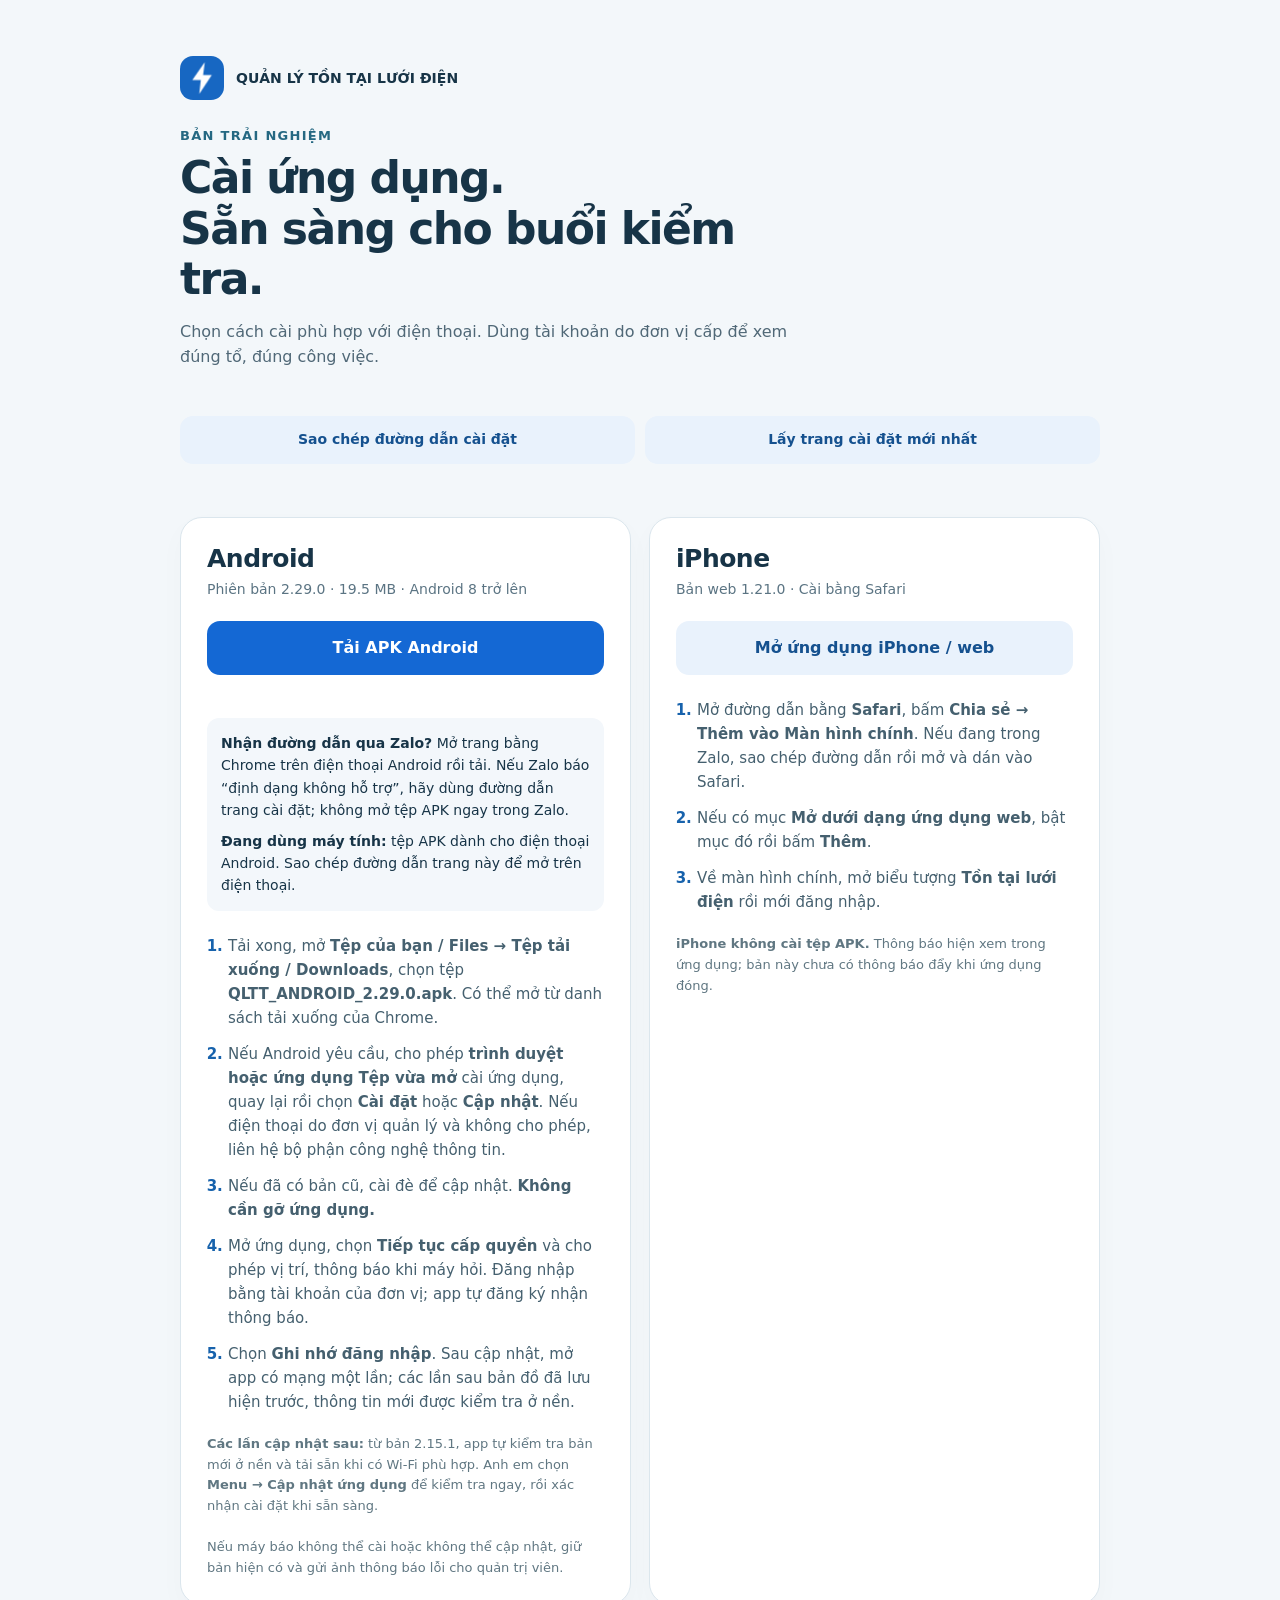
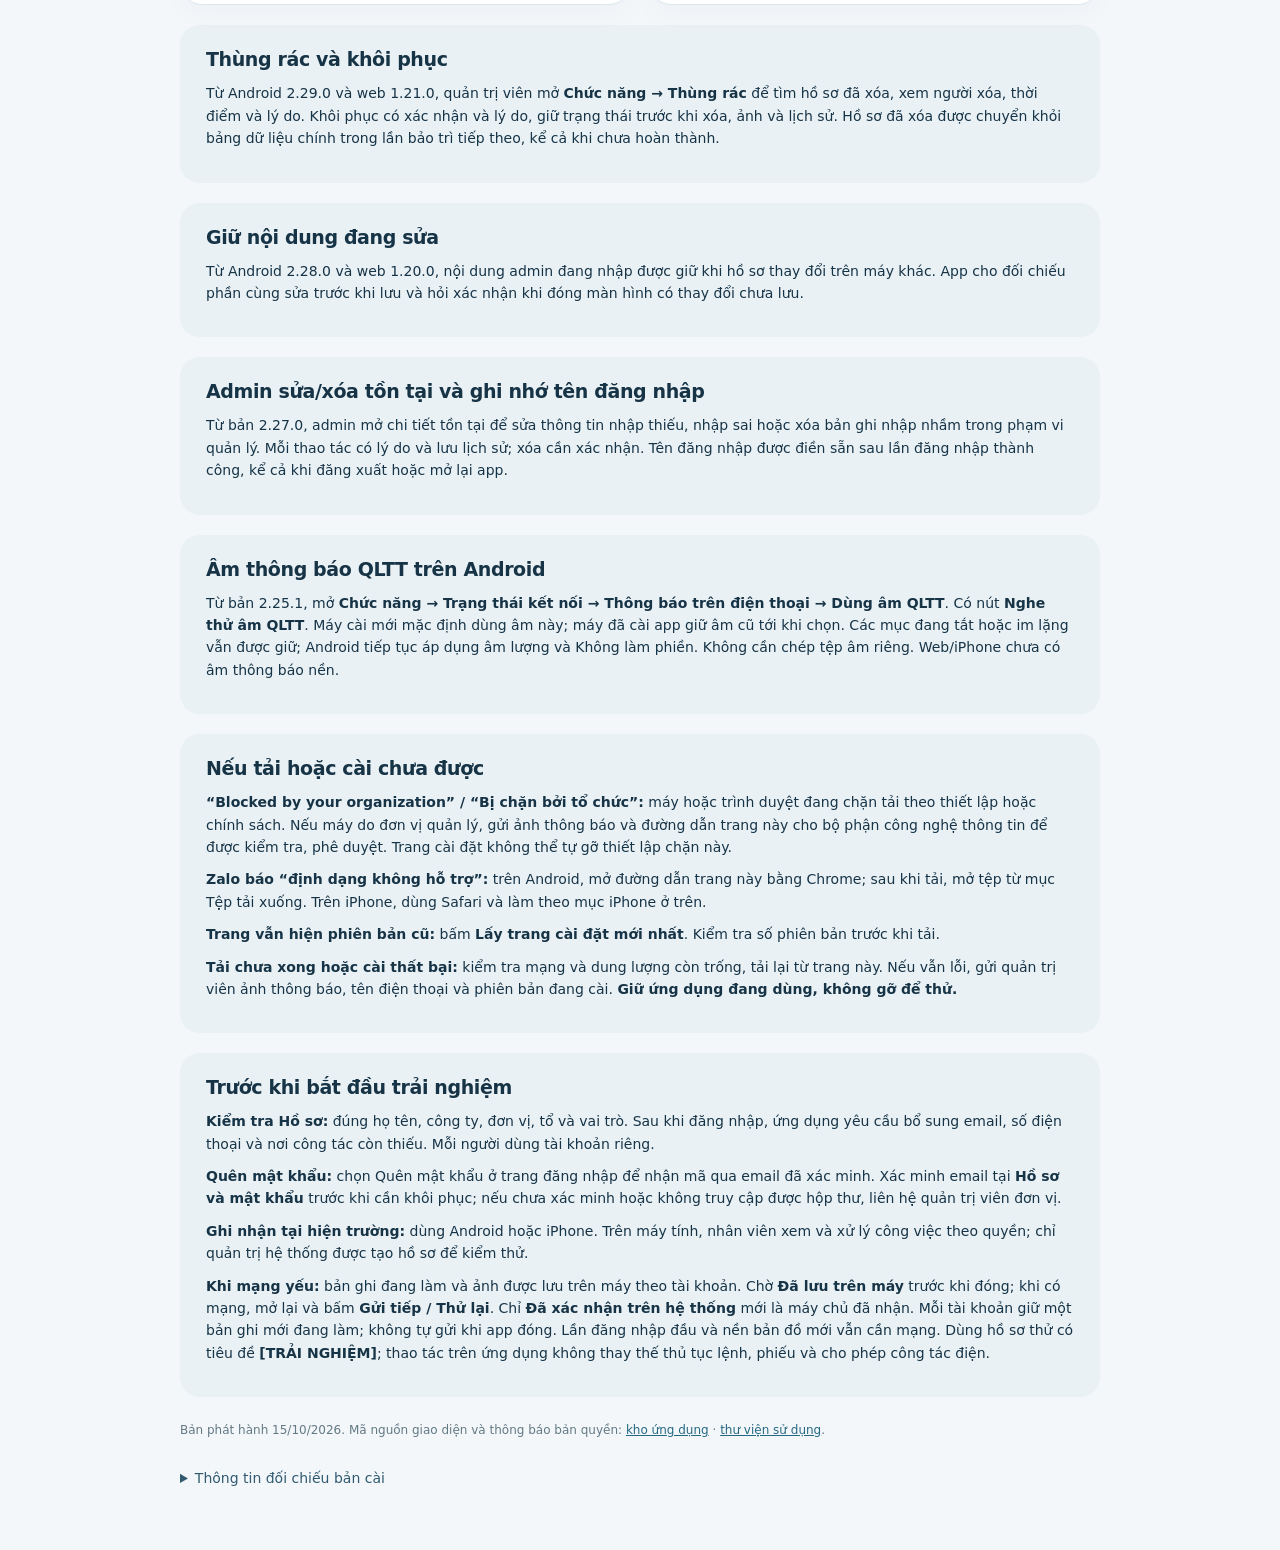
==== install.html @ bab2ebf8 "Release 2.29.0: scoped trash, restore and verified archive maintenance Add admin trash search and re" ====
<!doctype html>
<html lang="vi"><head><meta charset="utf-8"><meta name="viewport" content="width=device-width,initial-scale=1,viewport-fit=cover"><meta name="theme-color" content="#113e56"><meta name="referrer" content="no-referrer"><title>Cài Quản lý tồn tại lưới điện</title>
<style>
:root{font-family:system-ui,-apple-system,"Segoe UI",sans-serif;color:#173447;background:#f3f7fa;font-synthesis:none}*{box-sizing:border-box}body{margin:0}main{max-width:960px;margin:auto;padding:32px 20px 48px}header{padding:24px 0 28px}.brand{display:flex;align-items:center;gap:12px;font-size:14px;font-weight:650}.brand img{width:44px;height:44px;border-radius:13px}.tag{margin:28px 0 10px;color:#256882;font-size:13px;font-weight:750;letter-spacing:.1em}h1{font-size:clamp(29px,5vw,44px);line-height:1.15;letter-spacing:-.035em;margin:0 0 14px;max-width:630px}.intro{max-width:650px;line-height:1.6;color:#506877;margin:0}.cards{display:grid;grid-template-columns:1fr 1fr;gap:18px}.card{background:#fff;border:1px solid #dbe6ed;border-radius:22px;padding:26px;box-shadow:0 10px 28px #17344706}h2{font-size:25px;letter-spacing:-.02em;margin:0 0 8px}.version{font-size:14px;color:#5b7483;margin:0 0 24px}.button{display:flex;align-items:center;justify-content:center;min-height:54px;text-align:center;border:0;border-radius:13px;background:#1468d4;color:white;text-decoration:none;font:inherit;font-weight:700;padding:13px 16px;line-height:1.4;touch-action:manipulation;cursor:pointer}.button.secondary{background:#e9f2fc;color:#15518f}.button:focus-visible,a:focus-visible,input:focus-visible{outline:3px solid #e8ad13;outline-offset:4px}.button:active{transform:translateY(1px)}ol{margin:23px 0 0;padding-left:21px;color:#45606f;font-size:15px;line-height:1.6}li+li{margin-top:12px}li::marker{color:#1762ac;font-weight:700}.note{margin:20px 0 0;font-size:13px;line-height:1.6;color:#607782}.support{margin-top:20px;padding:23px 26px;background:#e9f1f5;border-radius:20px}.support h2{font-size:19px;margin-bottom:12px}.support p{line-height:1.6;margin:10px 0;font-size:14px}.foot{font-size:12px;line-height:1.6;color:#637984;margin-top:24px}.foot a{color:#256882}details{margin-top:18px}summary{cursor:pointer;min-height:44px;line-height:1.5;padding:10px 0;color:#315a70;font-size:14px}code{word-break:break-all;font-size:11px}.browser-help{border:1px solid #ecc980;background:#fff8e8;border-radius:18px;padding:20px;margin-bottom:20px}.browser-help h2{font-size:20px}.browser-help p{font-size:15px;line-height:1.6;margin:8px 0 14px}.actions{display:flex;gap:10px;flex-wrap:wrap}.actions .button{flex:1;min-width:170px}.link-tools{margin:18px 0 24px}.link-tools .button{font-size:14px;min-height:48px}.status{font-size:13px;line-height:1.5;color:#526c7b;margin:9px 0 0;min-height:20px}.manual-link{width:100%;font:inherit;font-size:14px;color:#173447;background:white;border:1px solid #b6cad8;border-radius:10px;padding:12px;margin-top:10px}.download-help{background:#f3f7fb;border-radius:12px;padding:14px;margin-top:14px;font-size:14px;line-height:1.6}.download-help p{margin:0}.download-help p+p{margin-top:8px}[hidden]{display:none!important}@media(max-width:640px){main{padding:18px 16px 32px}.cards{grid-template-columns:1fr}.card{padding:23px}.tag{margin-top:22px}.support{padding:20px}header{padding-top:12px}.browser-help{padding:18px}.actions .button{flex-basis:100%}}@media(prefers-reduced-motion:reduce){.button:active{transform:none}}
</style></head><body><main>
<header><div class="brand"><img src="icons/app-180.png" alt="" width="44" height="44"><span>QUẢN LÝ TỒN TẠI LƯỚI ĐIỆN</span></div><p class="tag">BẢN TRẢI NGHIỆM</p><h1>Cài ứng dụng.<br>Sẵn sàng cho buổi kiểm tra.</h1><p class="intro">Chọn cách cài phù hợp với điện thoại. Dùng tài khoản do đơn vị cấp để xem đúng tổ, đúng công việc.</p></header>
<section class="browser-help" id="browser-help" aria-labelledby="browser-help-title" hidden><h2 id="browser-help-title">Mở trang bằng trình duyệt của điện thoại</h2><p id="browser-help-text"></p><a id="open-chrome" class="button" hidden>Mở trang bằng Chrome</a><p class="note" id="chrome-fallback" hidden>Nếu nút không mở được Chrome, dùng “Sao chép đường dẫn cài đặt” bên dưới, mở Chrome và dán vào thanh địa chỉ.</p></section>
<div class="link-tools"><div class="actions"><button class="button secondary" type="button" id="copy-link">Sao chép đường dẫn cài đặt</button><a class="button secondary" id="refresh-page" href="https://dlthoibinh.github.io/qltt-luoi-dien/install.html?latest=1">Lấy trang cài đặt mới nhất</a></div><p class="status" id="link-status" role="status" aria-live="polite"></p><label id="manual-link-label" class="note" for="manual-link" hidden>Nhấn giữ đường dẫn để sao chép, rồi dán vào trình duyệt:</label><input id="manual-link" class="manual-link" type="text" value="https://dlthoibinh.github.io/qltt-luoi-dien/install.html" readonly hidden></div>
<div class="cards"><section class="card" id="android-card" aria-labelledby="android"><h2 id="android">Android</h2><p class="version" id="android-version">Phiên bản 2.29.0 · 19.5 MB · Android 8 trở lên</p><a class="button" id="download-apk" href="downloads/QLTT_ANDROID_2.29.0.apk" download>Tải APK Android</a><p class="status" id="release-status" role="status" aria-live="polite"></p><div class="download-help"><p><strong>Nhận đường dẫn qua Zalo?</strong> Mở trang bằng Chrome trên điện thoại Android rồi tải. Nếu Zalo báo “định dạng không hỗ trợ”, hãy dùng đường dẫn trang cài đặt; không mở tệp APK ngay trong Zalo.</p><p id="desktop-hint" hidden><strong>Đang dùng máy tính:</strong> tệp APK dành cho điện thoại Android. Sao chép đường dẫn trang này để mở trên điện thoại.</p></div><ol><li>Tải xong, mở <strong>Tệp của bạn / Files → Tệp tải xuống / Downloads</strong>, chọn tệp <strong>QLTT_ANDROID_<span id="apk-file-version">2.29.0</span>.apk</strong>. Có thể mở từ danh sách tải xuống của Chrome.</li><li>Nếu Android yêu cầu, cho phép <strong>trình duyệt hoặc ứng dụng Tệp vừa mở</strong> cài ứng dụng, quay lại rồi chọn <strong>Cài đặt</strong> hoặc <strong>Cập nhật</strong>. Nếu điện thoại do đơn vị quản lý và không cho phép, liên hệ bộ phận công nghệ thông tin.</li><li>Nếu đã có bản cũ, cài đè để cập nhật. <strong>Không cần gỡ ứng dụng.</strong></li><li>Mở ứng dụng, chọn <strong>Tiếp tục cấp quyền</strong> và cho phép vị trí, thông báo khi máy hỏi. Đăng nhập bằng tài khoản của đơn vị; app tự đăng ký nhận thông báo.</li><li>Chọn <strong>Ghi nhớ đăng nhập</strong>. Sau cập nhật, mở app có mạng một lần; các lần sau bản đồ đã lưu hiện trước, thông tin mới được kiểm tra ở nền.</li></ol><p class="note"><strong>Các lần cập nhật sau:</strong> từ bản 2.15.1, app tự kiểm tra bản mới ở nền và tải sẵn khi có Wi-Fi phù hợp. Anh em chọn <strong>Menu → Cập nhật ứng dụng</strong> để kiểm tra ngay, rồi xác nhận cài đặt khi sẵn sàng.</p><p class="note">Nếu máy báo không thể cài hoặc không thể cập nhật, giữ bản hiện có và gửi ảnh thông báo lỗi cho quản trị viên.</p></section>
<section class="card" id="iphone-card" aria-labelledby="iphone"><h2 id="iphone">iPhone</h2><p class="version">Bản web 1.21.0 · Cài bằng Safari</p><a class="button secondary" href="./">Mở ứng dụng iPhone / web</a><ol><li>Mở đường dẫn bằng <strong>Safari</strong>, bấm <strong>Chia sẻ → Thêm vào Màn hình chính</strong>. Nếu đang trong Zalo, sao chép đường dẫn rồi mở và dán vào Safari.</li><li>Nếu có mục <strong>Mở dưới dạng ứng dụng web</strong>, bật mục đó rồi bấm <strong>Thêm</strong>.</li><li>Về màn hình chính, mở biểu tượng <strong>Tồn tại lưới điện</strong> rồi mới đăng nhập.</li></ol><p class="note"><strong>iPhone không cài tệp APK.</strong> Thông báo hiện xem trong ứng dụng; bản này chưa có thông báo đẩy khi ứng dụng đóng.</p></section></div>
<section class="support" aria-labelledby="trash-restore"><h2 id="trash-restore">Thùng rác và khôi phục</h2><p>Từ Android 2.29.0 và web 1.21.0, quản trị viên mở <strong>Chức năng → Thùng rác</strong> để tìm hồ sơ đã xóa, xem người xóa, thời điểm và lý do. Khôi phục có xác nhận và lý do, giữ trạng thái trước khi xóa, ảnh và lịch sử. Hồ sơ đã xóa được chuyển khỏi bảng dữ liệu chính trong lần bảo trì tiếp theo, kể cả khi chưa hoàn thành.</p></section>
<section class="support" aria-labelledby="edit-guard"><h2 id="edit-guard">Giữ nội dung đang sửa</h2><p>Từ Android 2.28.0 và web 1.20.0, nội dung admin đang nhập được giữ khi hồ sơ thay đổi trên máy khác. App cho đối chiếu phần cùng sửa trước khi lưu và hỏi xác nhận khi đóng màn hình có thay đổi chưa lưu.</p></section>
<section class="support" aria-labelledby="admin-records"><h2 id="admin-records">Admin sửa/xóa tồn tại và ghi nhớ tên đăng nhập</h2><p>Từ bản 2.27.0, admin mở chi tiết tồn tại để sửa thông tin nhập thiếu, nhập sai hoặc xóa bản ghi nhập nhầm trong phạm vi quản lý. Mỗi thao tác có lý do và lưu lịch sử; xóa cần xác nhận. Tên đăng nhập được điền sẵn sau lần đăng nhập thành công, kể cả khi đăng xuất hoặc mở lại app.</p></section>
<section class="support" aria-labelledby="qltt-sound"><h2 id="qltt-sound">Âm thông báo QLTT trên Android</h2><p>Từ bản 2.25.1, mở <strong>Chức năng → Trạng thái kết nối → Thông báo trên điện thoại → Dùng âm QLTT</strong>. Có nút <strong>Nghe thử âm QLTT</strong>. Máy cài mới mặc định dùng âm này; máy đã cài app giữ âm cũ tới khi chọn. Các mục đang tắt hoặc im lặng vẫn được giữ; Android tiếp tục áp dụng âm lượng và Không làm phiền. Không cần chép tệp âm riêng. Web/iPhone chưa có âm thông báo nền.</p></section>
<section class="support" aria-labelledby="download-errors"><h2 id="download-errors">Nếu tải hoặc cài chưa được</h2><p><strong>“Blocked by your organization” / “Bị chặn bởi tổ chức”:</strong> máy hoặc trình duyệt đang chặn tải theo thiết lập hoặc chính sách. Nếu máy do đơn vị quản lý, gửi ảnh thông báo và đường dẫn trang này cho bộ phận công nghệ thông tin để được kiểm tra, phê duyệt. Trang cài đặt không thể tự gỡ thiết lập chặn này.</p><p><strong>Zalo báo “định dạng không hỗ trợ”:</strong> trên Android, mở đường dẫn trang này bằng Chrome; sau khi tải, mở tệp từ mục Tệp tải xuống. Trên iPhone, dùng Safari và làm theo mục iPhone ở trên.</p><p><strong>Trang vẫn hiện phiên bản cũ:</strong> bấm <strong>Lấy trang cài đặt mới nhất</strong>. Kiểm tra số phiên bản trước khi tải.</p><p><strong>Tải chưa xong hoặc cài thất bại:</strong> kiểm tra mạng và dung lượng còn trống, tải lại từ trang này. Nếu vẫn lỗi, gửi quản trị viên ảnh thông báo, tên điện thoại và phiên bản đang cài. <strong>Giữ ứng dụng đang dùng, không gỡ để thử.</strong></p></section>
<section class="support"><h2>Trước khi bắt đầu trải nghiệm</h2><p><strong>Kiểm tra Hồ sơ:</strong> đúng họ tên, công ty, đơn vị, tổ và vai trò. Sau khi đăng nhập, ứng dụng yêu cầu bổ sung email, số điện thoại và nơi công tác còn thiếu. Mỗi người dùng tài khoản riêng.</p><p><strong>Quên mật khẩu:</strong> chọn Quên mật khẩu ở trang đăng nhập để nhận mã qua email đã xác minh. Xác minh email tại <strong>Hồ sơ và mật khẩu</strong> trước khi cần khôi phục; nếu chưa xác minh hoặc không truy cập được hộp thư, liên hệ quản trị viên đơn vị.</p><p><strong>Ghi nhận tại hiện trường:</strong> dùng Android hoặc iPhone. Trên máy tính, nhân viên xem và xử lý công việc theo quyền; chỉ quản trị hệ thống được tạo hồ sơ để kiểm thử.</p><p><strong>Khi mạng yếu:</strong> bản ghi đang làm và ảnh được lưu trên máy theo tài khoản. Chờ <strong>Đã lưu trên máy</strong> trước khi đóng; khi có mạng, mở lại và bấm <strong>Gửi tiếp / Thử lại</strong>. Chỉ <strong>Đã xác nhận trên hệ thống</strong> mới là máy chủ đã nhận. Mỗi tài khoản giữ một bản ghi mới đang làm; không tự gửi khi app đóng. Lần đăng nhập đầu và nền bản đồ mới vẫn cần mạng. Dùng hồ sơ thử có tiêu đề <strong>[TRẢI NGHIỆM]</strong>; thao tác trên ứng dụng không thay thế thủ tục lệnh, phiếu và cho phép công tác điện.</p></section>
<p class="foot">Bản phát hành <span id="release-date">15/10/2026</span>. Mã nguồn giao diện và thông báo bản quyền: <a href="https://github.com/dlthoibinh/qltt-luoi-dien">kho ứng dụng</a> · <a href="THIRD_PARTY_LICENSES.txt">thư viện sử dụng</a>.</p>
<details><summary>Thông tin đối chiếu bản cài</summary><p class="note">SHA-256 APK: <code id="apk-sha256">c2265f9347aab5490dfb7c0dcbed0b279b51ea140f142e988a360514faaf57a6</code></p><p class="note">Bản dùng thử được ký cùng chứng thư với APK đã bàn giao trước. Chưa phát hành qua Google Play.</p></details>
</main><script>
(function () {
  'use strict';
  var installUrl = 'https://dlthoibinh.github.io/qltt-luoi-dien/install.html';
  var releaseUrl = 'https://dlthoibinh.github.io/qltt-luoi-dien/android-update.json';
  var apkBase = 'https://dlthoibinh.github.io/qltt-luoi-dien/downloads/';
  var ua = navigator.userAgent || '';
  var android = /Android/i.test(ua);
  var ios = /iPhone|iPad|iPod/i.test(ua) || (/Macintosh/i.test(ua) && navigator.maxTouchPoints > 1);
  var inApp = /Zalo|FBAN|FBAV|Instagram|Line\//i.test(ua) || (android && /; wv\)|\bwv\b/i.test(ua));
  var byId = function (id) { return document.getElementById(id); };
  var refreshUrl = function () { return installUrl + '?latest=' + Date.now(); };
  var chromeIntent = function (url) { return 'intent://' + url.slice('https://'.length) + '#Intent;scheme=https;package=com.android.chrome;S.browser_fallback_url=' + encodeURIComponent(url) + ';end'; };
  byId('refresh-page').addEventListener('click', function () { this.href = refreshUrl(); });
  byId('desktop-hint').hidden = android || ios;
  if (ios) {
    byId('iphone-card').parentNode.insertBefore(byId('iphone-card'), byId('android-card'));
    byId('download-apk').hidden = true;
  }
  if (inApp) {
    byId('browser-help').hidden = false;
    byId('browser-help-title').textContent = /Zalo/i.test(ua) ? 'Đang mở trong Zalo' : 'Đang mở trong ứng dụng khác';
    byId('browser-help-text').textContent = ios
      ? 'Để cài trên iPhone, sao chép đường dẫn bên dưới rồi mở bằng Safari. iPhone không dùng tệp APK.'
      : 'Trình duyệt trong ứng dụng có thể không tải hoặc mở được bản cài. Trên Android, hãy mở trang này bằng Chrome.';
    if (android) {
      var chrome = byId('open-chrome');
      chrome.hidden = false;
      chrome.href = chromeIntent(installUrl + '?latest=1');
      chrome.addEventListener('click', function () { this.href = chromeIntent(refreshUrl()); });
      byId('chrome-fallback').hidden = false;
    }
  }
  byId('copy-link').addEventListener('click', async function () {
    var field = byId('manual-link');
    var link = refreshUrl();
    field.value = link;
    try {
      if (!navigator.clipboard || !navigator.clipboard.writeText) throw new Error('copy-unavailable');
      await navigator.clipboard.writeText(link);
      byId('link-status').textContent = 'Đã sao chép. Mở Chrome trên Android hoặc Safari trên iPhone rồi dán đường dẫn.';
      field.hidden = true;
      byId('manual-link-label').hidden = true;
    } catch (_) {
      field.hidden = false;
      byId('manual-link-label').hidden = false;
      field.focus();
      field.select();
      field.setSelectionRange(0, field.value.length);
      byId('link-status').textContent = 'Hãy sao chép đường dẫn trong ô bên dưới rồi mở bằng trình duyệt của điện thoại.';
    }
  });
  function versionParts(value) {
    if (typeof value !== 'string' || !/^\d{1,3}\.\d{1,3}\.\d{1,3}$/.test(value)) return null;
    return value.split('.').map(Number);
  }
  function isOlder(next, current) {
    for (var i = 0; i < 3; i++) {
      if (next[i] !== current[i]) return next[i] < current[i];
    }
    return false;
  }
  function validRelease(value) {
    var next = value && versionParts(value.versionName);
    var current = versionParts('2.29.0');
    var currentCode = 229000;
    if (!next || !current || isOlder(next, current)) return false;
    if (value.schemaVersion !== 1 || value.channel !== 'stable' || value.applicationId !== 'vn.qlsc.luoidien') return false;
    if (!Number.isSafeInteger(value.versionCode) || value.versionCode < currentCode || value.versionCode > 2147483647) return false;
    if (value.versionCode === currentCode && (value.versionName !== '2.29.0' || value.sha256 !== 'c2265f9347aab5490dfb7c0dcbed0b279b51ea140f142e988a360514faaf57a6')) return false;
    if (!Number.isSafeInteger(value.sizeBytes) || value.sizeBytes <= 0 || value.sizeBytes > 50 * 1024 * 1024) return false;
    if (!Number.isSafeInteger(value.minSdk) || value.minSdk !== 26) return false;
    if (typeof value.sha256 !== 'string' || !/^[a-f0-9]{64}$/.test(value.sha256)) return false;
    if (value.versionName === '2.29.0' && value.sha256 !== 'c2265f9347aab5490dfb7c0dcbed0b279b51ea140f142e988a360514faaf57a6') return false;
    if (value.apkUrl !== apkBase + 'QLTT_ANDROID_' + value.versionName + '.apk') return false;
    if (typeof value.publishedAt !== 'string' || !/^\d{4}-\d{2}-\d{2}T/.test(value.publishedAt) || !Number.isFinite(Date.parse(value.publishedAt))) return false;
    return true;
  }
  async function refreshRelease() {
    // One small public file; no account, map, or Apps Script request is made here.
    if (location.origin !== 'https://dlthoibinh.github.io' || !window.fetch || !window.AbortController) return;
    var controller = new AbortController();
    var timer = setTimeout(function () { controller.abort(); }, 8000);
    try {
      var response = await fetch(releaseUrl + '?latest=' + Date.now(), {cache: 'no-store', credentials: 'omit', redirect: 'error', signal: controller.signal});
      if (!response.ok) throw new Error('release-unavailable');
      var raw = await response.text();
      if (raw.length > 65536) throw new Error('release-too-large');
      var release = JSON.parse(raw);
      if (!validRelease(release)) throw new Error('release-invalid');
      byId('android-version').textContent = 'Phiên bản ' + release.versionName + ' · ' + (release.sizeBytes / (1024 * 1024)).toFixed(1) + ' MB · Android 8 trở lên';
      byId('download-apk').href = release.apkUrl;
      byId('apk-file-version').textContent = release.versionName;
      byId('apk-sha256').textContent = release.sha256;
      byId('release-date').textContent = new Date(release.publishedAt).toLocaleDateString('vi-VN', {timeZone: 'Asia/Ho_Chi_Minh'});
      byId('release-status').textContent = 'Đã đối chiếu với bản phát hành hiện tại.';
    } catch (_) {
      byId('release-status').textContent = 'Chưa đối chiếu được bản mới. Có thể dùng bản trên trang hoặc bấm “Lấy trang cài đặt mới nhất”.';
    } finally {
      clearTimeout(timer);
    }
  }
  refreshRelease();
}());
</script></body></html>
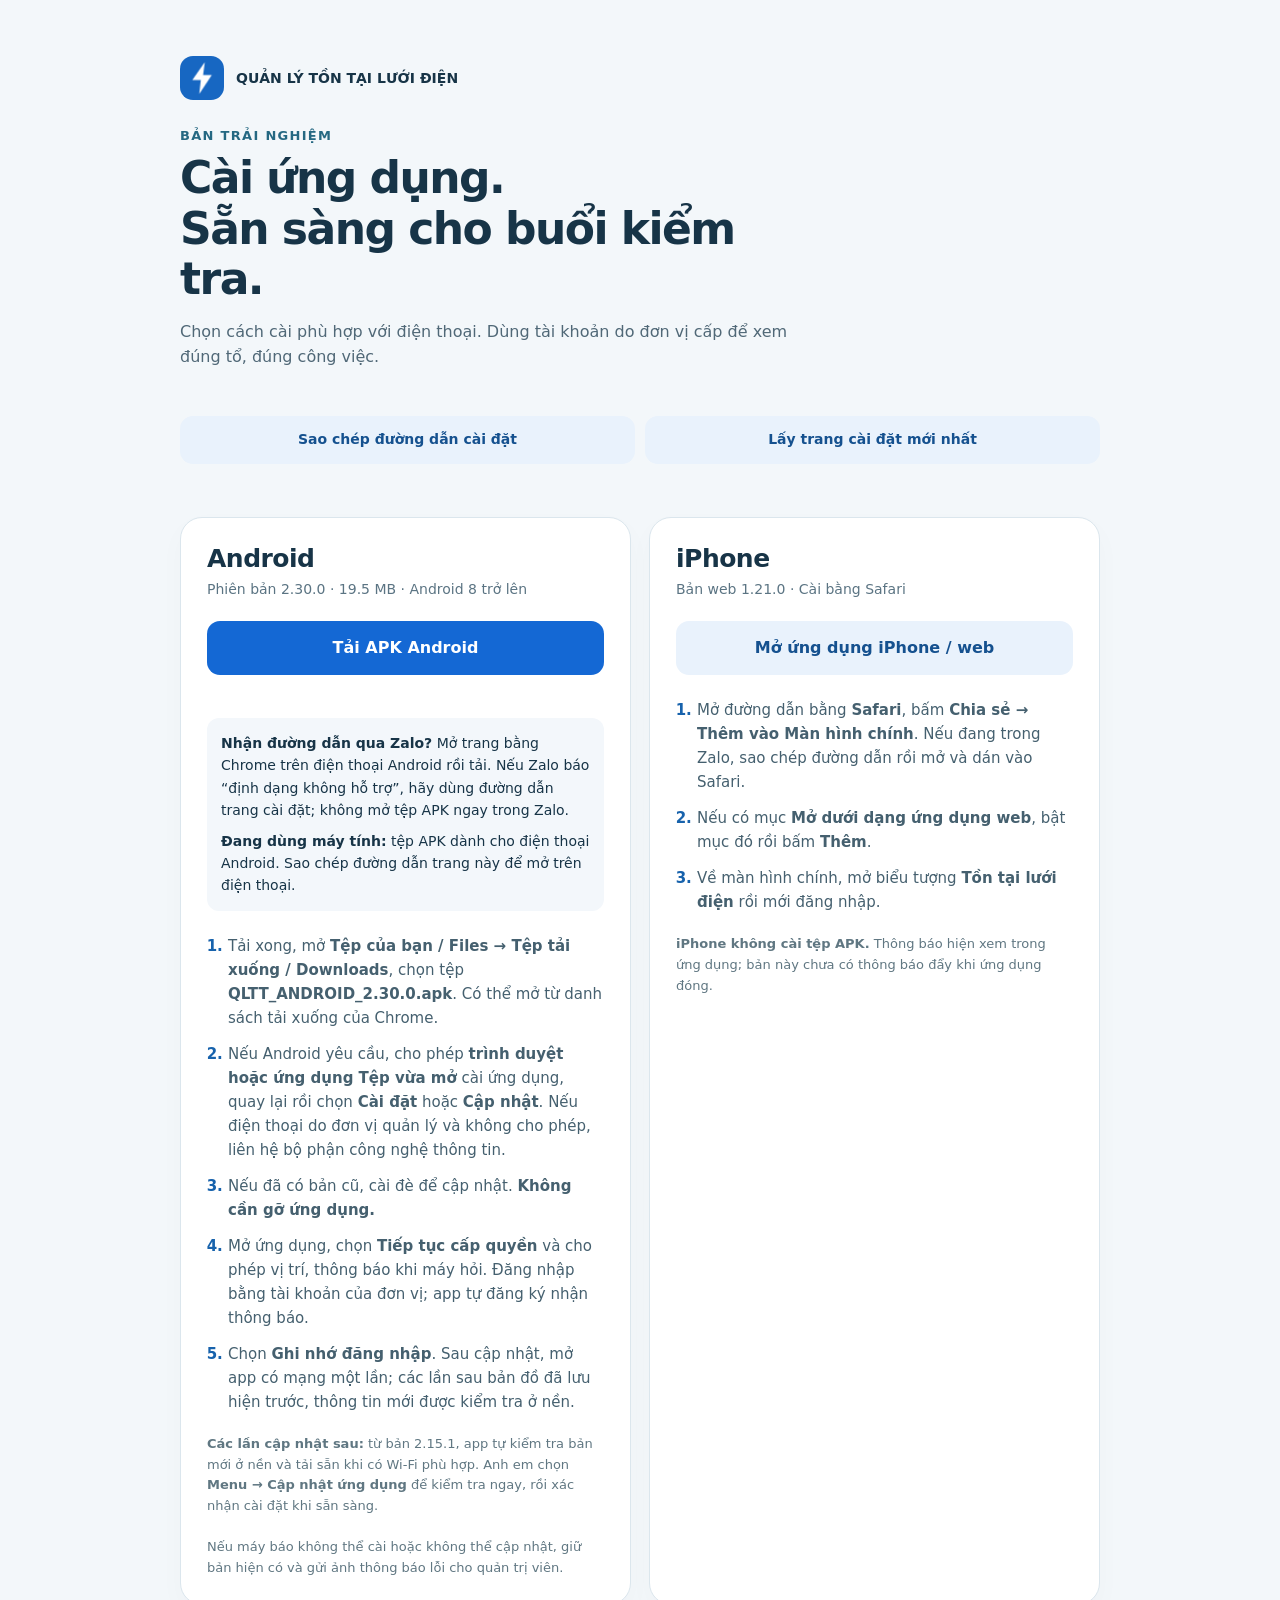
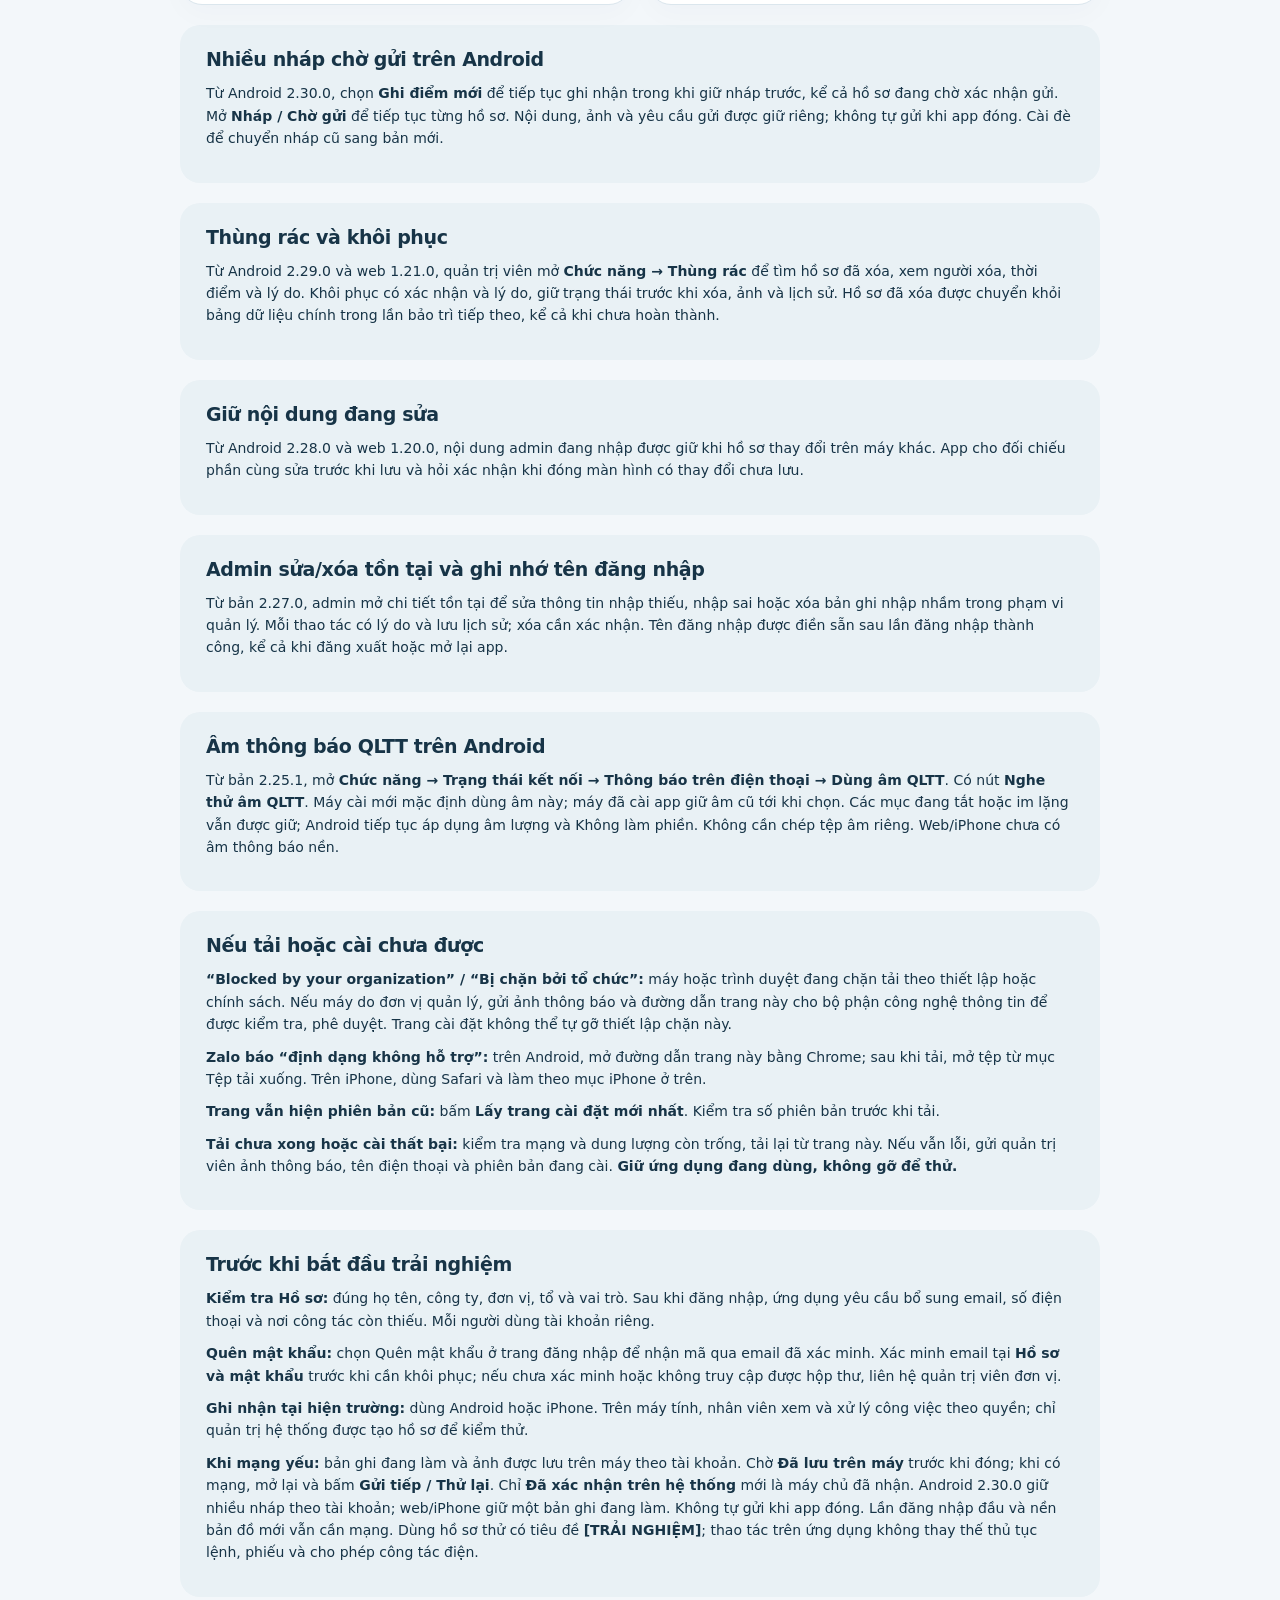
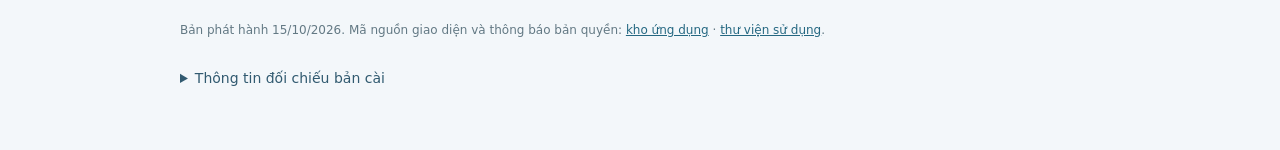
==== commit 912e0ed8: "Publish Android 2.30.0 multiple drafts update Keep up to 20 local drafts per account, preserve indiv" ====
--- a/install.html
+++ b/install.html
@@ -6,16 +6,17 @@
 <header><div class="brand"><img src="icons/app-180.png" alt="" width="44" height="44"><span>QUẢN LÝ TỒN TẠI LƯỚI ĐIỆN</span></div><p class="tag">BẢN TRẢI NGHIỆM</p><h1>Cài ứng dụng.<br>Sẵn sàng cho buổi kiểm tra.</h1><p class="intro">Chọn cách cài phù hợp với điện thoại. Dùng tài khoản do đơn vị cấp để xem đúng tổ, đúng công việc.</p></header>
 <section class="browser-help" id="browser-help" aria-labelledby="browser-help-title" hidden><h2 id="browser-help-title">Mở trang bằng trình duyệt của điện thoại</h2><p id="browser-help-text"></p><a id="open-chrome" class="button" hidden>Mở trang bằng Chrome</a><p class="note" id="chrome-fallback" hidden>Nếu nút không mở được Chrome, dùng “Sao chép đường dẫn cài đặt” bên dưới, mở Chrome và dán vào thanh địa chỉ.</p></section>
 <div class="link-tools"><div class="actions"><button class="button secondary" type="button" id="copy-link">Sao chép đường dẫn cài đặt</button><a class="button secondary" id="refresh-page" href="https://dlthoibinh.github.io/qltt-luoi-dien/install.html?latest=1">Lấy trang cài đặt mới nhất</a></div><p class="status" id="link-status" role="status" aria-live="polite"></p><label id="manual-link-label" class="note" for="manual-link" hidden>Nhấn giữ đường dẫn để sao chép, rồi dán vào trình duyệt:</label><input id="manual-link" class="manual-link" type="text" value="https://dlthoibinh.github.io/qltt-luoi-dien/install.html" readonly hidden></div>
-<div class="cards"><section class="card" id="android-card" aria-labelledby="android"><h2 id="android">Android</h2><p class="version" id="android-version">Phiên bản 2.29.0 · 19.5 MB · Android 8 trở lên</p><a class="button" id="download-apk" href="downloads/QLTT_ANDROID_2.29.0.apk" download>Tải APK Android</a><p class="status" id="release-status" role="status" aria-live="polite"></p><div class="download-help"><p><strong>Nhận đường dẫn qua Zalo?</strong> Mở trang bằng Chrome trên điện thoại Android rồi tải. Nếu Zalo báo “định dạng không hỗ trợ”, hãy dùng đường dẫn trang cài đặt; không mở tệp APK ngay trong Zalo.</p><p id="desktop-hint" hidden><strong>Đang dùng máy tính:</strong> tệp APK dành cho điện thoại Android. Sao chép đường dẫn trang này để mở trên điện thoại.</p></div><ol><li>Tải xong, mở <strong>Tệp của bạn / Files → Tệp tải xuống / Downloads</strong>, chọn tệp <strong>QLTT_ANDROID_<span id="apk-file-version">2.29.0</span>.apk</strong>. Có thể mở từ danh sách tải xuống của Chrome.</li><li>Nếu Android yêu cầu, cho phép <strong>trình duyệt hoặc ứng dụng Tệp vừa mở</strong> cài ứng dụng, quay lại rồi chọn <strong>Cài đặt</strong> hoặc <strong>Cập nhật</strong>. Nếu điện thoại do đơn vị quản lý và không cho phép, liên hệ bộ phận công nghệ thông tin.</li><li>Nếu đã có bản cũ, cài đè để cập nhật. <strong>Không cần gỡ ứng dụng.</strong></li><li>Mở ứng dụng, chọn <strong>Tiếp tục cấp quyền</strong> và cho phép vị trí, thông báo khi máy hỏi. Đăng nhập bằng tài khoản của đơn vị; app tự đăng ký nhận thông báo.</li><li>Chọn <strong>Ghi nhớ đăng nhập</strong>. Sau cập nhật, mở app có mạng một lần; các lần sau bản đồ đã lưu hiện trước, thông tin mới được kiểm tra ở nền.</li></ol><p class="note"><strong>Các lần cập nhật sau:</strong> từ bản 2.15.1, app tự kiểm tra bản mới ở nền và tải sẵn khi có Wi-Fi phù hợp. Anh em chọn <strong>Menu → Cập nhật ứng dụng</strong> để kiểm tra ngay, rồi xác nhận cài đặt khi sẵn sàng.</p><p class="note">Nếu máy báo không thể cài hoặc không thể cập nhật, giữ bản hiện có và gửi ảnh thông báo lỗi cho quản trị viên.</p></section>
+<div class="cards"><section class="card" id="android-card" aria-labelledby="android"><h2 id="android">Android</h2><p class="version" id="android-version">Phiên bản 2.30.0 · 19.5 MB · Android 8 trở lên</p><a class="button" id="download-apk" href="downloads/QLTT_ANDROID_2.30.0.apk" download>Tải APK Android</a><p class="status" id="release-status" role="status" aria-live="polite"></p><div class="download-help"><p><strong>Nhận đường dẫn qua Zalo?</strong> Mở trang bằng Chrome trên điện thoại Android rồi tải. Nếu Zalo báo “định dạng không hỗ trợ”, hãy dùng đường dẫn trang cài đặt; không mở tệp APK ngay trong Zalo.</p><p id="desktop-hint" hidden><strong>Đang dùng máy tính:</strong> tệp APK dành cho điện thoại Android. Sao chép đường dẫn trang này để mở trên điện thoại.</p></div><ol><li>Tải xong, mở <strong>Tệp của bạn / Files → Tệp tải xuống / Downloads</strong>, chọn tệp <strong>QLTT_ANDROID_<span id="apk-file-version">2.30.0</span>.apk</strong>. Có thể mở từ danh sách tải xuống của Chrome.</li><li>Nếu Android yêu cầu, cho phép <strong>trình duyệt hoặc ứng dụng Tệp vừa mở</strong> cài ứng dụng, quay lại rồi chọn <strong>Cài đặt</strong> hoặc <strong>Cập nhật</strong>. Nếu điện thoại do đơn vị quản lý và không cho phép, liên hệ bộ phận công nghệ thông tin.</li><li>Nếu đã có bản cũ, cài đè để cập nhật. <strong>Không cần gỡ ứng dụng.</strong></li><li>Mở ứng dụng, chọn <strong>Tiếp tục cấp quyền</strong> và cho phép vị trí, thông báo khi máy hỏi. Đăng nhập bằng tài khoản của đơn vị; app tự đăng ký nhận thông báo.</li><li>Chọn <strong>Ghi nhớ đăng nhập</strong>. Sau cập nhật, mở app có mạng một lần; các lần sau bản đồ đã lưu hiện trước, thông tin mới được kiểm tra ở nền.</li></ol><p class="note"><strong>Các lần cập nhật sau:</strong> từ bản 2.15.1, app tự kiểm tra bản mới ở nền và tải sẵn khi có Wi-Fi phù hợp. Anh em chọn <strong>Menu → Cập nhật ứng dụng</strong> để kiểm tra ngay, rồi xác nhận cài đặt khi sẵn sàng.</p><p class="note">Nếu máy báo không thể cài hoặc không thể cập nhật, giữ bản hiện có và gửi ảnh thông báo lỗi cho quản trị viên.</p></section>
 <section class="card" id="iphone-card" aria-labelledby="iphone"><h2 id="iphone">iPhone</h2><p class="version">Bản web 1.21.0 · Cài bằng Safari</p><a class="button secondary" href="./">Mở ứng dụng iPhone / web</a><ol><li>Mở đường dẫn bằng <strong>Safari</strong>, bấm <strong>Chia sẻ → Thêm vào Màn hình chính</strong>. Nếu đang trong Zalo, sao chép đường dẫn rồi mở và dán vào Safari.</li><li>Nếu có mục <strong>Mở dưới dạng ứng dụng web</strong>, bật mục đó rồi bấm <strong>Thêm</strong>.</li><li>Về màn hình chính, mở biểu tượng <strong>Tồn tại lưới điện</strong> rồi mới đăng nhập.</li></ol><p class="note"><strong>iPhone không cài tệp APK.</strong> Thông báo hiện xem trong ứng dụng; bản này chưa có thông báo đẩy khi ứng dụng đóng.</p></section></div>
+<section class="support" aria-labelledby="multiple-drafts"><h2 id="multiple-drafts">Nhiều nháp chờ gửi trên Android</h2><p>Từ Android 2.30.0, chọn <strong>Ghi điểm mới</strong> để tiếp tục ghi nhận trong khi giữ nháp trước, kể cả hồ sơ đang chờ xác nhận gửi. Mở <strong>Nháp / Chờ gửi</strong> để tiếp tục từng hồ sơ. Nội dung, ảnh và yêu cầu gửi được giữ riêng; không tự gửi khi app đóng. Cài đè để chuyển nháp cũ sang bản mới.</p></section>
 <section class="support" aria-labelledby="trash-restore"><h2 id="trash-restore">Thùng rác và khôi phục</h2><p>Từ Android 2.29.0 và web 1.21.0, quản trị viên mở <strong>Chức năng → Thùng rác</strong> để tìm hồ sơ đã xóa, xem người xóa, thời điểm và lý do. Khôi phục có xác nhận và lý do, giữ trạng thái trước khi xóa, ảnh và lịch sử. Hồ sơ đã xóa được chuyển khỏi bảng dữ liệu chính trong lần bảo trì tiếp theo, kể cả khi chưa hoàn thành.</p></section>
 <section class="support" aria-labelledby="edit-guard"><h2 id="edit-guard">Giữ nội dung đang sửa</h2><p>Từ Android 2.28.0 và web 1.20.0, nội dung admin đang nhập được giữ khi hồ sơ thay đổi trên máy khác. App cho đối chiếu phần cùng sửa trước khi lưu và hỏi xác nhận khi đóng màn hình có thay đổi chưa lưu.</p></section>
 <section class="support" aria-labelledby="admin-records"><h2 id="admin-records">Admin sửa/xóa tồn tại và ghi nhớ tên đăng nhập</h2><p>Từ bản 2.27.0, admin mở chi tiết tồn tại để sửa thông tin nhập thiếu, nhập sai hoặc xóa bản ghi nhập nhầm trong phạm vi quản lý. Mỗi thao tác có lý do và lưu lịch sử; xóa cần xác nhận. Tên đăng nhập được điền sẵn sau lần đăng nhập thành công, kể cả khi đăng xuất hoặc mở lại app.</p></section>
 <section class="support" aria-labelledby="qltt-sound"><h2 id="qltt-sound">Âm thông báo QLTT trên Android</h2><p>Từ bản 2.25.1, mở <strong>Chức năng → Trạng thái kết nối → Thông báo trên điện thoại → Dùng âm QLTT</strong>. Có nút <strong>Nghe thử âm QLTT</strong>. Máy cài mới mặc định dùng âm này; máy đã cài app giữ âm cũ tới khi chọn. Các mục đang tắt hoặc im lặng vẫn được giữ; Android tiếp tục áp dụng âm lượng và Không làm phiền. Không cần chép tệp âm riêng. Web/iPhone chưa có âm thông báo nền.</p></section>
 <section class="support" aria-labelledby="download-errors"><h2 id="download-errors">Nếu tải hoặc cài chưa được</h2><p><strong>“Blocked by your organization” / “Bị chặn bởi tổ chức”:</strong> máy hoặc trình duyệt đang chặn tải theo thiết lập hoặc chính sách. Nếu máy do đơn vị quản lý, gửi ảnh thông báo và đường dẫn trang này cho bộ phận công nghệ thông tin để được kiểm tra, phê duyệt. Trang cài đặt không thể tự gỡ thiết lập chặn này.</p><p><strong>Zalo báo “định dạng không hỗ trợ”:</strong> trên Android, mở đường dẫn trang này bằng Chrome; sau khi tải, mở tệp từ mục Tệp tải xuống. Trên iPhone, dùng Safari và làm theo mục iPhone ở trên.</p><p><strong>Trang vẫn hiện phiên bản cũ:</strong> bấm <strong>Lấy trang cài đặt mới nhất</strong>. Kiểm tra số phiên bản trước khi tải.</p><p><strong>Tải chưa xong hoặc cài thất bại:</strong> kiểm tra mạng và dung lượng còn trống, tải lại từ trang này. Nếu vẫn lỗi, gửi quản trị viên ảnh thông báo, tên điện thoại và phiên bản đang cài. <strong>Giữ ứng dụng đang dùng, không gỡ để thử.</strong></p></section>
-<section class="support"><h2>Trước khi bắt đầu trải nghiệm</h2><p><strong>Kiểm tra Hồ sơ:</strong> đúng họ tên, công ty, đơn vị, tổ và vai trò. Sau khi đăng nhập, ứng dụng yêu cầu bổ sung email, số điện thoại và nơi công tác còn thiếu. Mỗi người dùng tài khoản riêng.</p><p><strong>Quên mật khẩu:</strong> chọn Quên mật khẩu ở trang đăng nhập để nhận mã qua email đã xác minh. Xác minh email tại <strong>Hồ sơ và mật khẩu</strong> trước khi cần khôi phục; nếu chưa xác minh hoặc không truy cập được hộp thư, liên hệ quản trị viên đơn vị.</p><p><strong>Ghi nhận tại hiện trường:</strong> dùng Android hoặc iPhone. Trên máy tính, nhân viên xem và xử lý công việc theo quyền; chỉ quản trị hệ thống được tạo hồ sơ để kiểm thử.</p><p><strong>Khi mạng yếu:</strong> bản ghi đang làm và ảnh được lưu trên máy theo tài khoản. Chờ <strong>Đã lưu trên máy</strong> trước khi đóng; khi có mạng, mở lại và bấm <strong>Gửi tiếp / Thử lại</strong>. Chỉ <strong>Đã xác nhận trên hệ thống</strong> mới là máy chủ đã nhận. Mỗi tài khoản giữ một bản ghi mới đang làm; không tự gửi khi app đóng. Lần đăng nhập đầu và nền bản đồ mới vẫn cần mạng. Dùng hồ sơ thử có tiêu đề <strong>[TRẢI NGHIỆM]</strong>; thao tác trên ứng dụng không thay thế thủ tục lệnh, phiếu và cho phép công tác điện.</p></section>
+<section class="support"><h2>Trước khi bắt đầu trải nghiệm</h2><p><strong>Kiểm tra Hồ sơ:</strong> đúng họ tên, công ty, đơn vị, tổ và vai trò. Sau khi đăng nhập, ứng dụng yêu cầu bổ sung email, số điện thoại và nơi công tác còn thiếu. Mỗi người dùng tài khoản riêng.</p><p><strong>Quên mật khẩu:</strong> chọn Quên mật khẩu ở trang đăng nhập để nhận mã qua email đã xác minh. Xác minh email tại <strong>Hồ sơ và mật khẩu</strong> trước khi cần khôi phục; nếu chưa xác minh hoặc không truy cập được hộp thư, liên hệ quản trị viên đơn vị.</p><p><strong>Ghi nhận tại hiện trường:</strong> dùng Android hoặc iPhone. Trên máy tính, nhân viên xem và xử lý công việc theo quyền; chỉ quản trị hệ thống được tạo hồ sơ để kiểm thử.</p><p><strong>Khi mạng yếu:</strong> bản ghi đang làm và ảnh được lưu trên máy theo tài khoản. Chờ <strong>Đã lưu trên máy</strong> trước khi đóng; khi có mạng, mở lại và bấm <strong>Gửi tiếp / Thử lại</strong>. Chỉ <strong>Đã xác nhận trên hệ thống</strong> mới là máy chủ đã nhận. Android 2.30.0 giữ nhiều nháp theo tài khoản; web/iPhone giữ một bản ghi đang làm. Không tự gửi khi app đóng. Lần đăng nhập đầu và nền bản đồ mới vẫn cần mạng. Dùng hồ sơ thử có tiêu đề <strong>[TRẢI NGHIỆM]</strong>; thao tác trên ứng dụng không thay thế thủ tục lệnh, phiếu và cho phép công tác điện.</p></section>
 <p class="foot">Bản phát hành <span id="release-date">15/10/2026</span>. Mã nguồn giao diện và thông báo bản quyền: <a href="https://github.com/dlthoibinh/qltt-luoi-dien">kho ứng dụng</a> · <a href="THIRD_PARTY_LICENSES.txt">thư viện sử dụng</a>.</p>
-<details><summary>Thông tin đối chiếu bản cài</summary><p class="note">SHA-256 APK: <code id="apk-sha256">c2265f9347aab5490dfb7c0dcbed0b279b51ea140f142e988a360514faaf57a6</code></p><p class="note">Bản dùng thử được ký cùng chứng thư với APK đã bàn giao trước. Chưa phát hành qua Google Play.</p></details>
+<details><summary>Thông tin đối chiếu bản cài</summary><p class="note">SHA-256 APK: <code id="apk-sha256">d049dec66f4e203c00d7c41a42a0e247f63b06c68fdd45878f477e15a7c437e7</code></p><p class="note">Bản dùng thử được ký cùng chứng thư với APK đã bàn giao trước. Chưa phát hành qua Google Play.</p></details>
 </main><script>
 (function () {
   'use strict';
@@ -80,16 +81,16 @@
   }
   function validRelease(value) {
     var next = value && versionParts(value.versionName);
-    var current = versionParts('2.29.0');
-    var currentCode = 229000;
+    var current = versionParts('2.30.0');
+    var currentCode = 230000;
     if (!next || !current || isOlder(next, current)) return false;
     if (value.schemaVersion !== 1 || value.channel !== 'stable' || value.applicationId !== 'vn.qlsc.luoidien') return false;
     if (!Number.isSafeInteger(value.versionCode) || value.versionCode < currentCode || value.versionCode > 2147483647) return false;
-    if (value.versionCode === currentCode && (value.versionName !== '2.29.0' || value.sha256 !== 'c2265f9347aab5490dfb7c0dcbed0b279b51ea140f142e988a360514faaf57a6')) return false;
+    if (value.versionCode === currentCode && (value.versionName !== '2.30.0' || value.sha256 !== 'd049dec66f4e203c00d7c41a42a0e247f63b06c68fdd45878f477e15a7c437e7')) return false;
     if (!Number.isSafeInteger(value.sizeBytes) || value.sizeBytes <= 0 || value.sizeBytes > 50 * 1024 * 1024) return false;
     if (!Number.isSafeInteger(value.minSdk) || value.minSdk !== 26) return false;
     if (typeof value.sha256 !== 'string' || !/^[a-f0-9]{64}$/.test(value.sha256)) return false;
-    if (value.versionName === '2.29.0' && value.sha256 !== 'c2265f9347aab5490dfb7c0dcbed0b279b51ea140f142e988a360514faaf57a6') return false;
+    if (value.versionName === '2.30.0' && value.sha256 !== 'd049dec66f4e203c00d7c41a42a0e247f63b06c68fdd45878f477e15a7c437e7') return false;
     if (value.apkUrl !== apkBase + 'QLTT_ANDROID_' + value.versionName + '.apk') return false;
     if (typeof value.publishedAt !== 'string' || !/^\d{4}-\d{2}-\d{2}T/.test(value.publishedAt) || !Number.isFinite(Date.parse(value.publishedAt))) return false;
     return true;
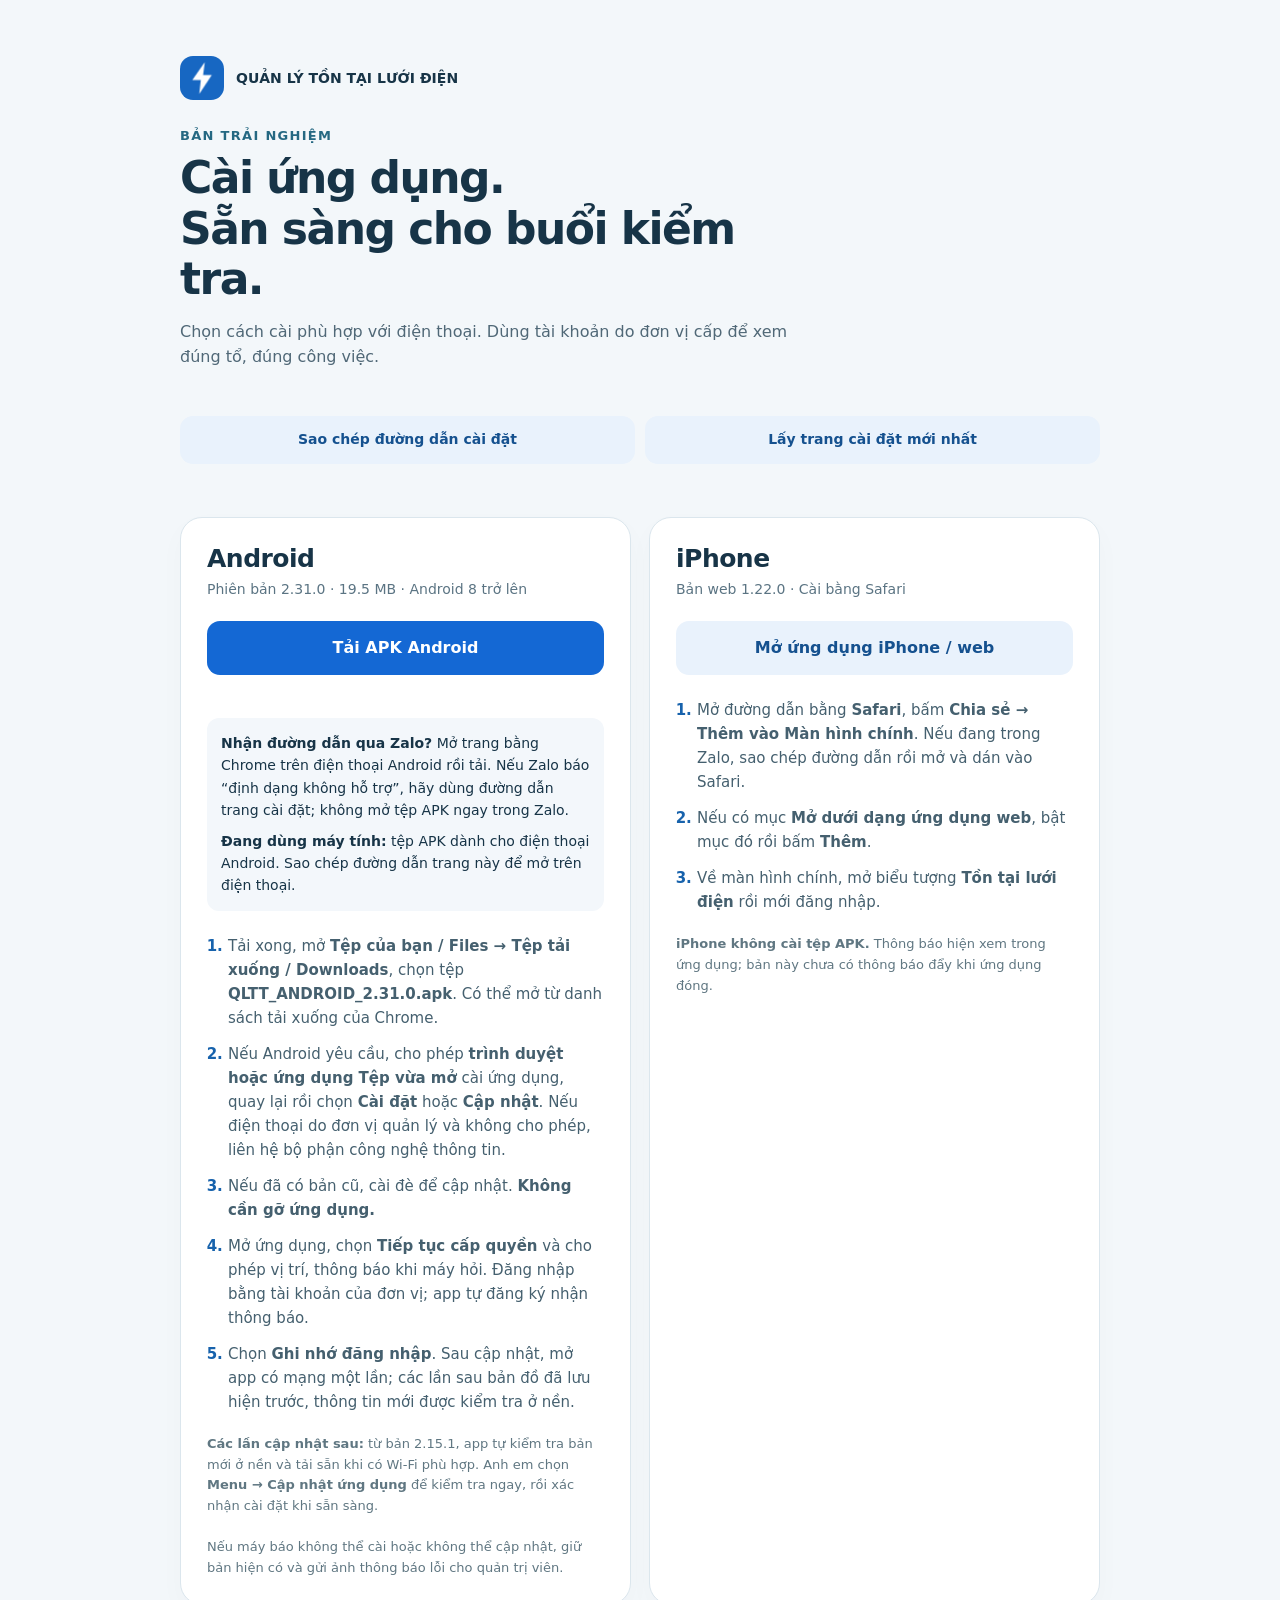
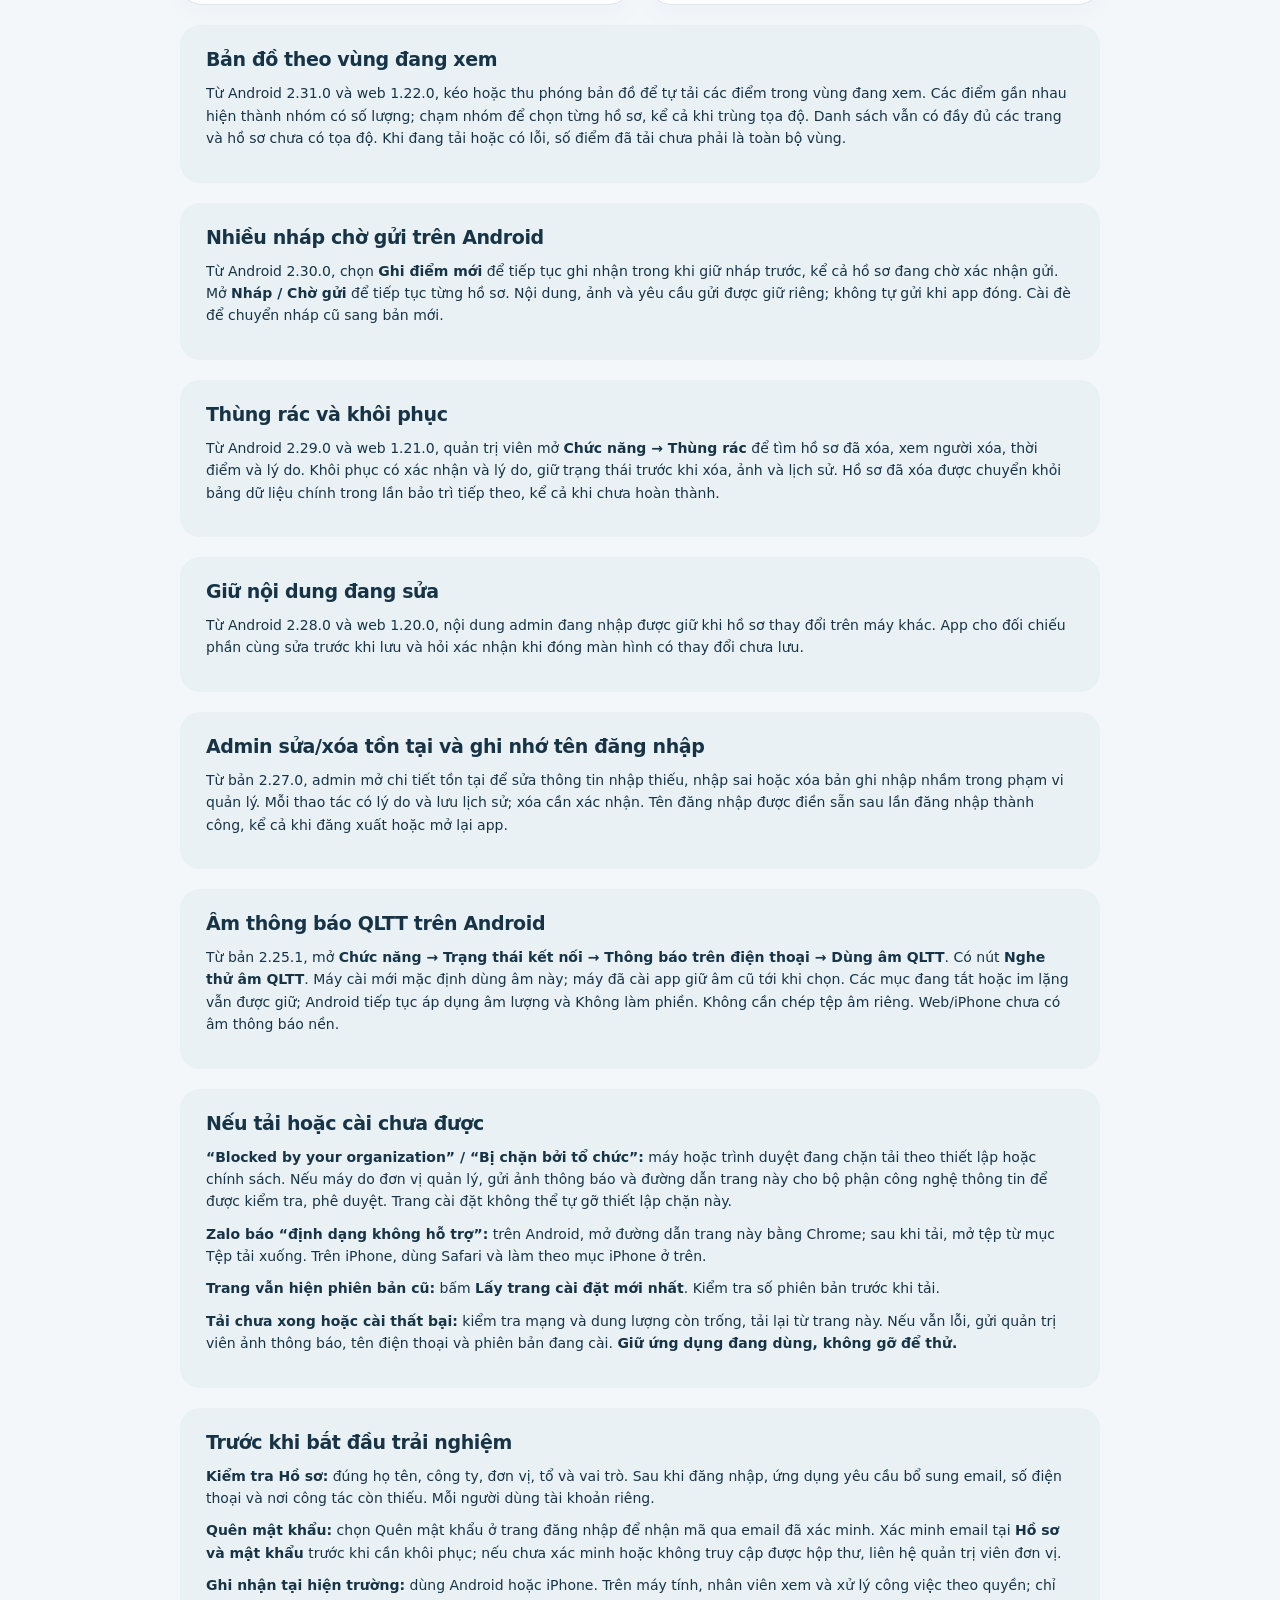
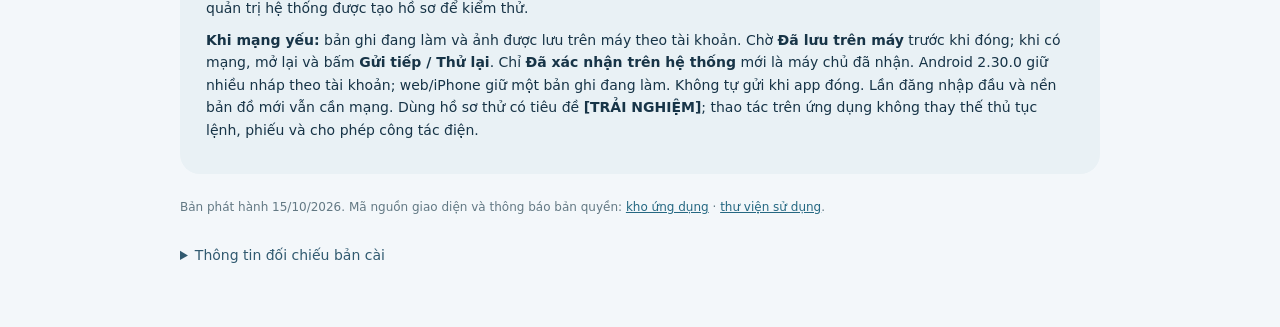
==== commit 51236a76: "Release web 1.22.0 and Android 2.31.0 viewport maps Load all records inside the current viewport wit" ====
--- a/install.html
+++ b/install.html
@@ -6,8 +6,9 @@
 <header><div class="brand"><img src="icons/app-180.png" alt="" width="44" height="44"><span>QUẢN LÝ TỒN TẠI LƯỚI ĐIỆN</span></div><p class="tag">BẢN TRẢI NGHIỆM</p><h1>Cài ứng dụng.<br>Sẵn sàng cho buổi kiểm tra.</h1><p class="intro">Chọn cách cài phù hợp với điện thoại. Dùng tài khoản do đơn vị cấp để xem đúng tổ, đúng công việc.</p></header>
 <section class="browser-help" id="browser-help" aria-labelledby="browser-help-title" hidden><h2 id="browser-help-title">Mở trang bằng trình duyệt của điện thoại</h2><p id="browser-help-text"></p><a id="open-chrome" class="button" hidden>Mở trang bằng Chrome</a><p class="note" id="chrome-fallback" hidden>Nếu nút không mở được Chrome, dùng “Sao chép đường dẫn cài đặt” bên dưới, mở Chrome và dán vào thanh địa chỉ.</p></section>
 <div class="link-tools"><div class="actions"><button class="button secondary" type="button" id="copy-link">Sao chép đường dẫn cài đặt</button><a class="button secondary" id="refresh-page" href="https://dlthoibinh.github.io/qltt-luoi-dien/install.html?latest=1">Lấy trang cài đặt mới nhất</a></div><p class="status" id="link-status" role="status" aria-live="polite"></p><label id="manual-link-label" class="note" for="manual-link" hidden>Nhấn giữ đường dẫn để sao chép, rồi dán vào trình duyệt:</label><input id="manual-link" class="manual-link" type="text" value="https://dlthoibinh.github.io/qltt-luoi-dien/install.html" readonly hidden></div>
-<div class="cards"><section class="card" id="android-card" aria-labelledby="android"><h2 id="android">Android</h2><p class="version" id="android-version">Phiên bản 2.30.0 · 19.5 MB · Android 8 trở lên</p><a class="button" id="download-apk" href="downloads/QLTT_ANDROID_2.30.0.apk" download>Tải APK Android</a><p class="status" id="release-status" role="status" aria-live="polite"></p><div class="download-help"><p><strong>Nhận đường dẫn qua Zalo?</strong> Mở trang bằng Chrome trên điện thoại Android rồi tải. Nếu Zalo báo “định dạng không hỗ trợ”, hãy dùng đường dẫn trang cài đặt; không mở tệp APK ngay trong Zalo.</p><p id="desktop-hint" hidden><strong>Đang dùng máy tính:</strong> tệp APK dành cho điện thoại Android. Sao chép đường dẫn trang này để mở trên điện thoại.</p></div><ol><li>Tải xong, mở <strong>Tệp của bạn / Files → Tệp tải xuống / Downloads</strong>, chọn tệp <strong>QLTT_ANDROID_<span id="apk-file-version">2.30.0</span>.apk</strong>. Có thể mở từ danh sách tải xuống của Chrome.</li><li>Nếu Android yêu cầu, cho phép <strong>trình duyệt hoặc ứng dụng Tệp vừa mở</strong> cài ứng dụng, quay lại rồi chọn <strong>Cài đặt</strong> hoặc <strong>Cập nhật</strong>. Nếu điện thoại do đơn vị quản lý và không cho phép, liên hệ bộ phận công nghệ thông tin.</li><li>Nếu đã có bản cũ, cài đè để cập nhật. <strong>Không cần gỡ ứng dụng.</strong></li><li>Mở ứng dụng, chọn <strong>Tiếp tục cấp quyền</strong> và cho phép vị trí, thông báo khi máy hỏi. Đăng nhập bằng tài khoản của đơn vị; app tự đăng ký nhận thông báo.</li><li>Chọn <strong>Ghi nhớ đăng nhập</strong>. Sau cập nhật, mở app có mạng một lần; các lần sau bản đồ đã lưu hiện trước, thông tin mới được kiểm tra ở nền.</li></ol><p class="note"><strong>Các lần cập nhật sau:</strong> từ bản 2.15.1, app tự kiểm tra bản mới ở nền và tải sẵn khi có Wi-Fi phù hợp. Anh em chọn <strong>Menu → Cập nhật ứng dụng</strong> để kiểm tra ngay, rồi xác nhận cài đặt khi sẵn sàng.</p><p class="note">Nếu máy báo không thể cài hoặc không thể cập nhật, giữ bản hiện có và gửi ảnh thông báo lỗi cho quản trị viên.</p></section>
-<section class="card" id="iphone-card" aria-labelledby="iphone"><h2 id="iphone">iPhone</h2><p class="version">Bản web 1.21.0 · Cài bằng Safari</p><a class="button secondary" href="./">Mở ứng dụng iPhone / web</a><ol><li>Mở đường dẫn bằng <strong>Safari</strong>, bấm <strong>Chia sẻ → Thêm vào Màn hình chính</strong>. Nếu đang trong Zalo, sao chép đường dẫn rồi mở và dán vào Safari.</li><li>Nếu có mục <strong>Mở dưới dạng ứng dụng web</strong>, bật mục đó rồi bấm <strong>Thêm</strong>.</li><li>Về màn hình chính, mở biểu tượng <strong>Tồn tại lưới điện</strong> rồi mới đăng nhập.</li></ol><p class="note"><strong>iPhone không cài tệp APK.</strong> Thông báo hiện xem trong ứng dụng; bản này chưa có thông báo đẩy khi ứng dụng đóng.</p></section></div>
+<div class="cards"><section class="card" id="android-card" aria-labelledby="android"><h2 id="android">Android</h2><p class="version" id="android-version">Phiên bản 2.31.0 · 19.5 MB · Android 8 trở lên</p><a class="button" id="download-apk" href="downloads/QLTT_ANDROID_2.31.0.apk" download>Tải APK Android</a><p class="status" id="release-status" role="status" aria-live="polite"></p><div class="download-help"><p><strong>Nhận đường dẫn qua Zalo?</strong> Mở trang bằng Chrome trên điện thoại Android rồi tải. Nếu Zalo báo “định dạng không hỗ trợ”, hãy dùng đường dẫn trang cài đặt; không mở tệp APK ngay trong Zalo.</p><p id="desktop-hint" hidden><strong>Đang dùng máy tính:</strong> tệp APK dành cho điện thoại Android. Sao chép đường dẫn trang này để mở trên điện thoại.</p></div><ol><li>Tải xong, mở <strong>Tệp của bạn / Files → Tệp tải xuống / Downloads</strong>, chọn tệp <strong>QLTT_ANDROID_<span id="apk-file-version">2.31.0</span>.apk</strong>. Có thể mở từ danh sách tải xuống của Chrome.</li><li>Nếu Android yêu cầu, cho phép <strong>trình duyệt hoặc ứng dụng Tệp vừa mở</strong> cài ứng dụng, quay lại rồi chọn <strong>Cài đặt</strong> hoặc <strong>Cập nhật</strong>. Nếu điện thoại do đơn vị quản lý và không cho phép, liên hệ bộ phận công nghệ thông tin.</li><li>Nếu đã có bản cũ, cài đè để cập nhật. <strong>Không cần gỡ ứng dụng.</strong></li><li>Mở ứng dụng, chọn <strong>Tiếp tục cấp quyền</strong> và cho phép vị trí, thông báo khi máy hỏi. Đăng nhập bằng tài khoản của đơn vị; app tự đăng ký nhận thông báo.</li><li>Chọn <strong>Ghi nhớ đăng nhập</strong>. Sau cập nhật, mở app có mạng một lần; các lần sau bản đồ đã lưu hiện trước, thông tin mới được kiểm tra ở nền.</li></ol><p class="note"><strong>Các lần cập nhật sau:</strong> từ bản 2.15.1, app tự kiểm tra bản mới ở nền và tải sẵn khi có Wi-Fi phù hợp. Anh em chọn <strong>Menu → Cập nhật ứng dụng</strong> để kiểm tra ngay, rồi xác nhận cài đặt khi sẵn sàng.</p><p class="note">Nếu máy báo không thể cài hoặc không thể cập nhật, giữ bản hiện có và gửi ảnh thông báo lỗi cho quản trị viên.</p></section>
+<section class="card" id="iphone-card" aria-labelledby="iphone"><h2 id="iphone">iPhone</h2><p class="version">Bản web 1.22.0 · Cài bằng Safari</p><a class="button secondary" href="./">Mở ứng dụng iPhone / web</a><ol><li>Mở đường dẫn bằng <strong>Safari</strong>, bấm <strong>Chia sẻ → Thêm vào Màn hình chính</strong>. Nếu đang trong Zalo, sao chép đường dẫn rồi mở và dán vào Safari.</li><li>Nếu có mục <strong>Mở dưới dạng ứng dụng web</strong>, bật mục đó rồi bấm <strong>Thêm</strong>.</li><li>Về màn hình chính, mở biểu tượng <strong>Tồn tại lưới điện</strong> rồi mới đăng nhập.</li></ol><p class="note"><strong>iPhone không cài tệp APK.</strong> Thông báo hiện xem trong ứng dụng; bản này chưa có thông báo đẩy khi ứng dụng đóng.</p></section></div>
+<section class="support" aria-labelledby="viewport-map"><h2 id="viewport-map">Bản đồ theo vùng đang xem</h2><p>Từ Android 2.31.0 và web 1.22.0, kéo hoặc thu phóng bản đồ để tự tải các điểm trong vùng đang xem. Các điểm gần nhau hiện thành nhóm có số lượng; chạm nhóm để chọn từng hồ sơ, kể cả khi trùng tọa độ. Danh sách vẫn có đầy đủ các trang và hồ sơ chưa có tọa độ. Khi đang tải hoặc có lỗi, số điểm đã tải chưa phải là toàn bộ vùng.</p></section>
 <section class="support" aria-labelledby="multiple-drafts"><h2 id="multiple-drafts">Nhiều nháp chờ gửi trên Android</h2><p>Từ Android 2.30.0, chọn <strong>Ghi điểm mới</strong> để tiếp tục ghi nhận trong khi giữ nháp trước, kể cả hồ sơ đang chờ xác nhận gửi. Mở <strong>Nháp / Chờ gửi</strong> để tiếp tục từng hồ sơ. Nội dung, ảnh và yêu cầu gửi được giữ riêng; không tự gửi khi app đóng. Cài đè để chuyển nháp cũ sang bản mới.</p></section>
 <section class="support" aria-labelledby="trash-restore"><h2 id="trash-restore">Thùng rác và khôi phục</h2><p>Từ Android 2.29.0 và web 1.21.0, quản trị viên mở <strong>Chức năng → Thùng rác</strong> để tìm hồ sơ đã xóa, xem người xóa, thời điểm và lý do. Khôi phục có xác nhận và lý do, giữ trạng thái trước khi xóa, ảnh và lịch sử. Hồ sơ đã xóa được chuyển khỏi bảng dữ liệu chính trong lần bảo trì tiếp theo, kể cả khi chưa hoàn thành.</p></section>
 <section class="support" aria-labelledby="edit-guard"><h2 id="edit-guard">Giữ nội dung đang sửa</h2><p>Từ Android 2.28.0 và web 1.20.0, nội dung admin đang nhập được giữ khi hồ sơ thay đổi trên máy khác. App cho đối chiếu phần cùng sửa trước khi lưu và hỏi xác nhận khi đóng màn hình có thay đổi chưa lưu.</p></section>
@@ -16,7 +17,7 @@
 <section class="support" aria-labelledby="download-errors"><h2 id="download-errors">Nếu tải hoặc cài chưa được</h2><p><strong>“Blocked by your organization” / “Bị chặn bởi tổ chức”:</strong> máy hoặc trình duyệt đang chặn tải theo thiết lập hoặc chính sách. Nếu máy do đơn vị quản lý, gửi ảnh thông báo và đường dẫn trang này cho bộ phận công nghệ thông tin để được kiểm tra, phê duyệt. Trang cài đặt không thể tự gỡ thiết lập chặn này.</p><p><strong>Zalo báo “định dạng không hỗ trợ”:</strong> trên Android, mở đường dẫn trang này bằng Chrome; sau khi tải, mở tệp từ mục Tệp tải xuống. Trên iPhone, dùng Safari và làm theo mục iPhone ở trên.</p><p><strong>Trang vẫn hiện phiên bản cũ:</strong> bấm <strong>Lấy trang cài đặt mới nhất</strong>. Kiểm tra số phiên bản trước khi tải.</p><p><strong>Tải chưa xong hoặc cài thất bại:</strong> kiểm tra mạng và dung lượng còn trống, tải lại từ trang này. Nếu vẫn lỗi, gửi quản trị viên ảnh thông báo, tên điện thoại và phiên bản đang cài. <strong>Giữ ứng dụng đang dùng, không gỡ để thử.</strong></p></section>
 <section class="support"><h2>Trước khi bắt đầu trải nghiệm</h2><p><strong>Kiểm tra Hồ sơ:</strong> đúng họ tên, công ty, đơn vị, tổ và vai trò. Sau khi đăng nhập, ứng dụng yêu cầu bổ sung email, số điện thoại và nơi công tác còn thiếu. Mỗi người dùng tài khoản riêng.</p><p><strong>Quên mật khẩu:</strong> chọn Quên mật khẩu ở trang đăng nhập để nhận mã qua email đã xác minh. Xác minh email tại <strong>Hồ sơ và mật khẩu</strong> trước khi cần khôi phục; nếu chưa xác minh hoặc không truy cập được hộp thư, liên hệ quản trị viên đơn vị.</p><p><strong>Ghi nhận tại hiện trường:</strong> dùng Android hoặc iPhone. Trên máy tính, nhân viên xem và xử lý công việc theo quyền; chỉ quản trị hệ thống được tạo hồ sơ để kiểm thử.</p><p><strong>Khi mạng yếu:</strong> bản ghi đang làm và ảnh được lưu trên máy theo tài khoản. Chờ <strong>Đã lưu trên máy</strong> trước khi đóng; khi có mạng, mở lại và bấm <strong>Gửi tiếp / Thử lại</strong>. Chỉ <strong>Đã xác nhận trên hệ thống</strong> mới là máy chủ đã nhận. Android 2.30.0 giữ nhiều nháp theo tài khoản; web/iPhone giữ một bản ghi đang làm. Không tự gửi khi app đóng. Lần đăng nhập đầu và nền bản đồ mới vẫn cần mạng. Dùng hồ sơ thử có tiêu đề <strong>[TRẢI NGHIỆM]</strong>; thao tác trên ứng dụng không thay thế thủ tục lệnh, phiếu và cho phép công tác điện.</p></section>
 <p class="foot">Bản phát hành <span id="release-date">15/10/2026</span>. Mã nguồn giao diện và thông báo bản quyền: <a href="https://github.com/dlthoibinh/qltt-luoi-dien">kho ứng dụng</a> · <a href="THIRD_PARTY_LICENSES.txt">thư viện sử dụng</a>.</p>
-<details><summary>Thông tin đối chiếu bản cài</summary><p class="note">SHA-256 APK: <code id="apk-sha256">d049dec66f4e203c00d7c41a42a0e247f63b06c68fdd45878f477e15a7c437e7</code></p><p class="note">Bản dùng thử được ký cùng chứng thư với APK đã bàn giao trước. Chưa phát hành qua Google Play.</p></details>
+<details><summary>Thông tin đối chiếu bản cài</summary><p class="note">SHA-256 APK: <code id="apk-sha256">20316d6fedf74a76440451ceb5effb58b0d01b8144430e4838cbf2be56987baf</code></p><p class="note">Bản dùng thử được ký cùng chứng thư với APK đã bàn giao trước. Chưa phát hành qua Google Play.</p></details>
 </main><script>
 (function () {
   'use strict';
@@ -81,16 +82,16 @@
   }
   function validRelease(value) {
     var next = value && versionParts(value.versionName);
-    var current = versionParts('2.30.0');
-    var currentCode = 230000;
+    var current = versionParts('2.31.0');
+    var currentCode = 231000;
     if (!next || !current || isOlder(next, current)) return false;
     if (value.schemaVersion !== 1 || value.channel !== 'stable' || value.applicationId !== 'vn.qlsc.luoidien') return false;
     if (!Number.isSafeInteger(value.versionCode) || value.versionCode < currentCode || value.versionCode > 2147483647) return false;
-    if (value.versionCode === currentCode && (value.versionName !== '2.30.0' || value.sha256 !== 'd049dec66f4e203c00d7c41a42a0e247f63b06c68fdd45878f477e15a7c437e7')) return false;
+    if (value.versionCode === currentCode && (value.versionName !== '2.31.0' || value.sha256 !== '20316d6fedf74a76440451ceb5effb58b0d01b8144430e4838cbf2be56987baf')) return false;
     if (!Number.isSafeInteger(value.sizeBytes) || value.sizeBytes <= 0 || value.sizeBytes > 50 * 1024 * 1024) return false;
     if (!Number.isSafeInteger(value.minSdk) || value.minSdk !== 26) return false;
     if (typeof value.sha256 !== 'string' || !/^[a-f0-9]{64}$/.test(value.sha256)) return false;
-    if (value.versionName === '2.30.0' && value.sha256 !== 'd049dec66f4e203c00d7c41a42a0e247f63b06c68fdd45878f477e15a7c437e7') return false;
+    if (value.versionName === '2.31.0' && value.sha256 !== '20316d6fedf74a76440451ceb5effb58b0d01b8144430e4838cbf2be56987baf') return false;
     if (value.apkUrl !== apkBase + 'QLTT_ANDROID_' + value.versionName + '.apk') return false;
     if (typeof value.publishedAt !== 'string' || !/^\d{4}-\d{2}-\d{2}T/.test(value.publishedAt) || !Number.isFinite(Date.parse(value.publishedAt))) return false;
     return true;
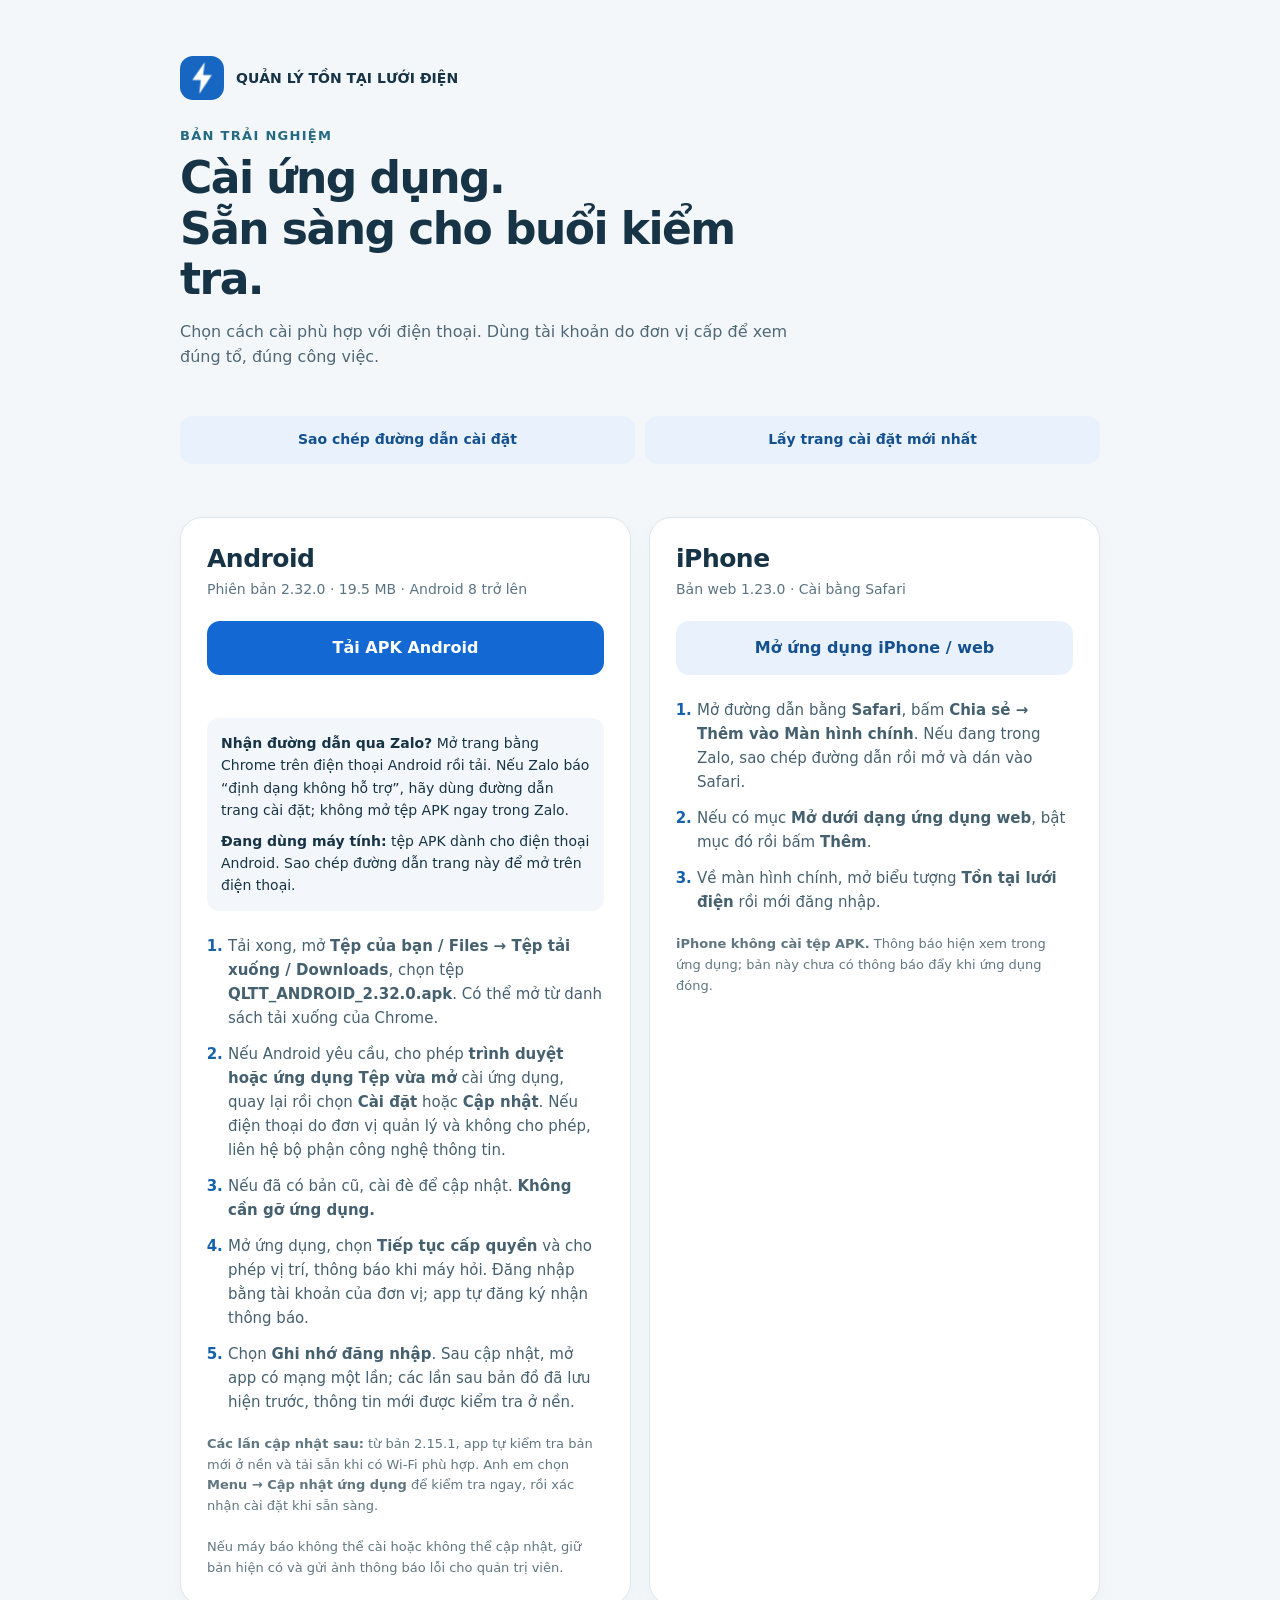
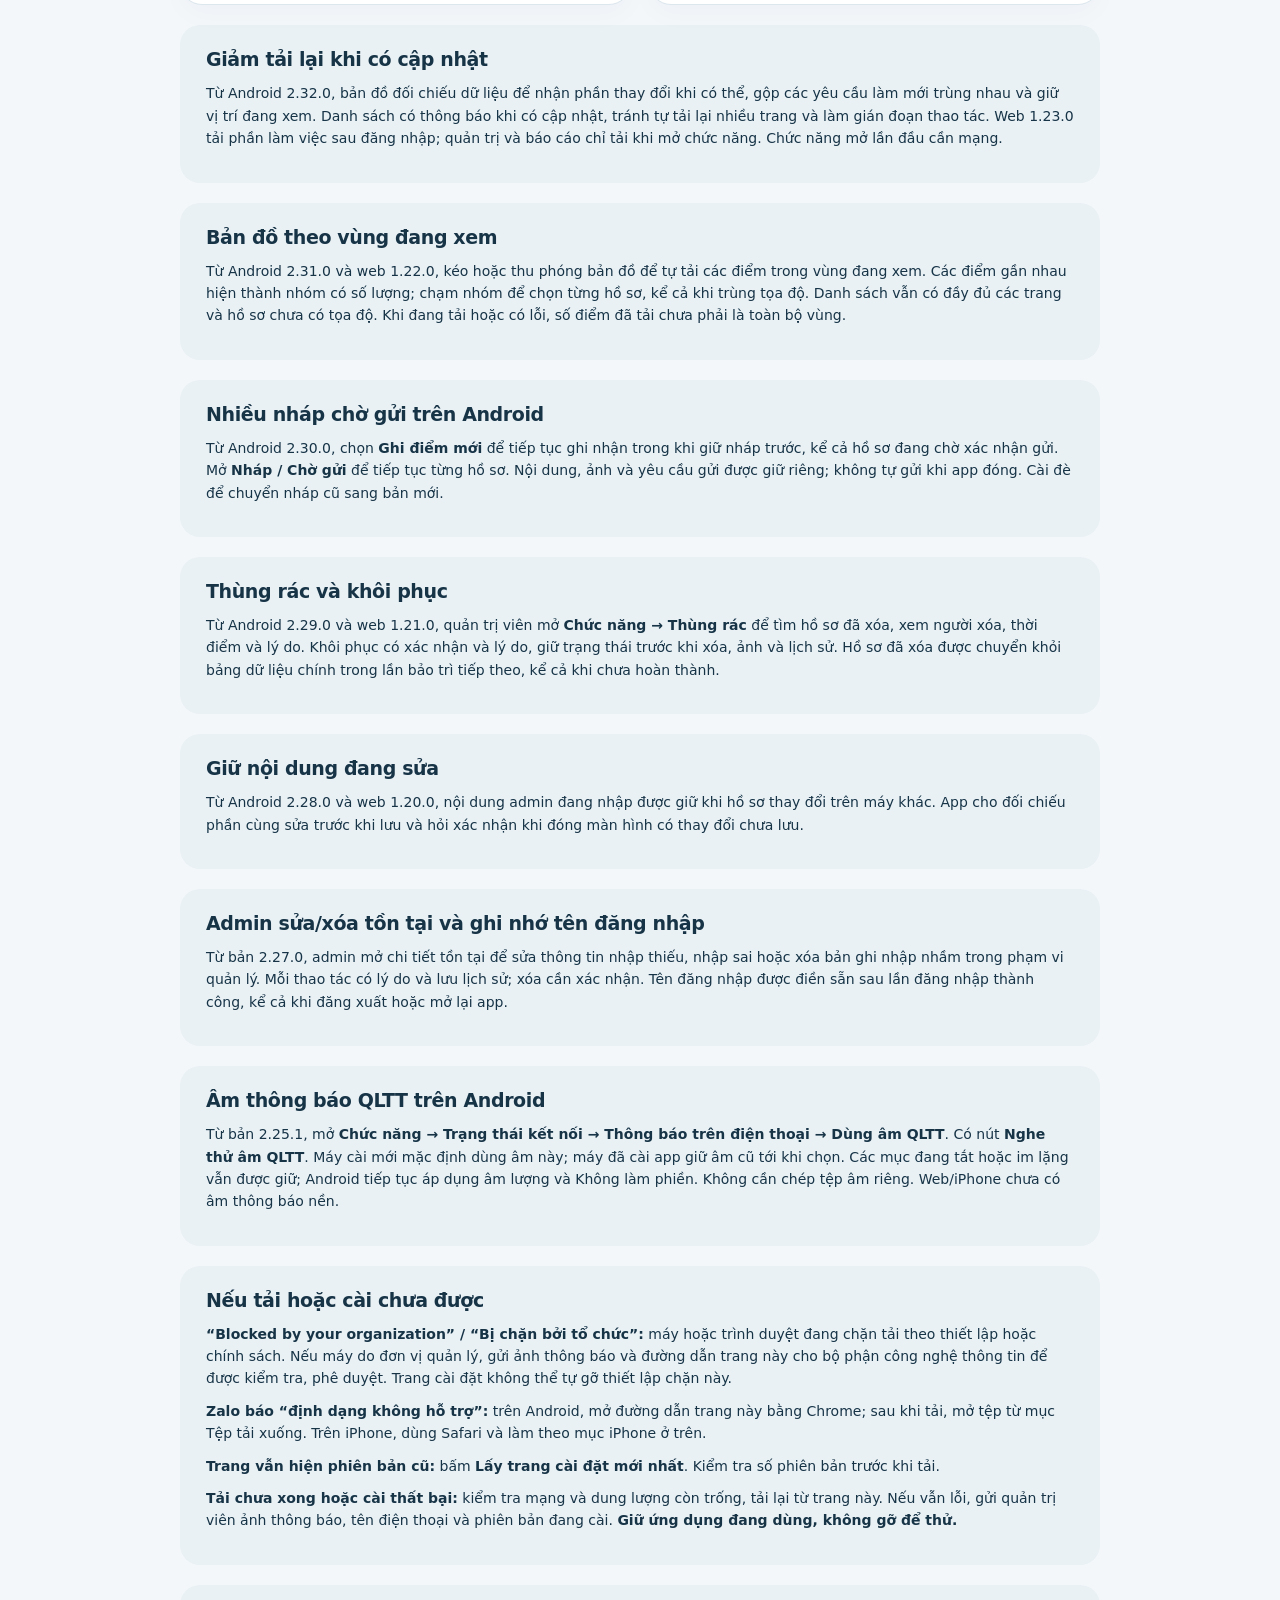
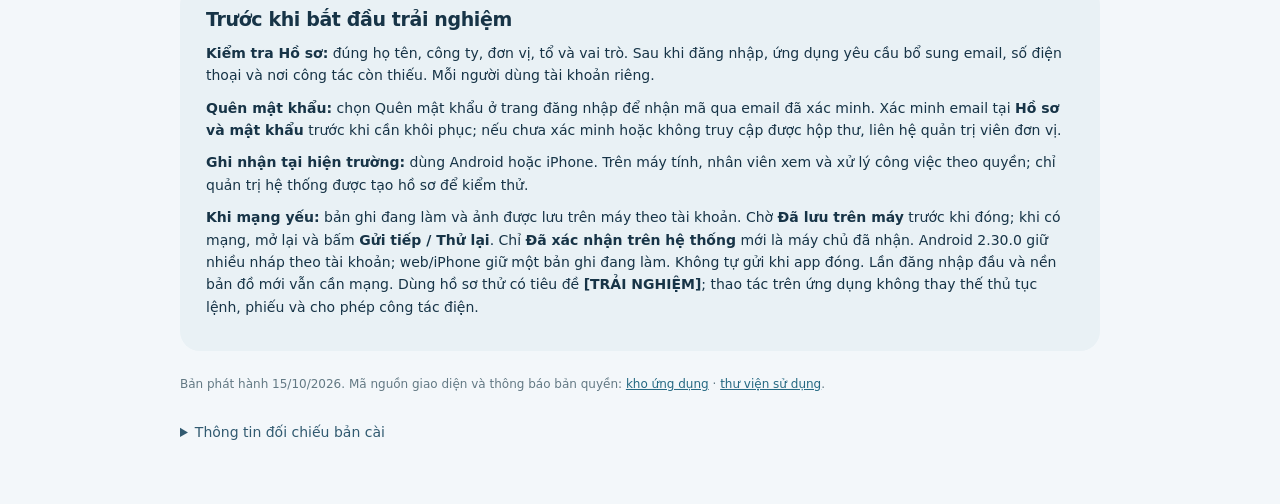
==== commit 18411e88: "Release Android 2.32.0 and web 1.23.0: reduce background reloads and defer protected UI" ====
--- a/install.html
+++ b/install.html
@@ -6,8 +6,9 @@
 <header><div class="brand"><img src="icons/app-180.png" alt="" width="44" height="44"><span>QUẢN LÝ TỒN TẠI LƯỚI ĐIỆN</span></div><p class="tag">BẢN TRẢI NGHIỆM</p><h1>Cài ứng dụng.<br>Sẵn sàng cho buổi kiểm tra.</h1><p class="intro">Chọn cách cài phù hợp với điện thoại. Dùng tài khoản do đơn vị cấp để xem đúng tổ, đúng công việc.</p></header>
 <section class="browser-help" id="browser-help" aria-labelledby="browser-help-title" hidden><h2 id="browser-help-title">Mở trang bằng trình duyệt của điện thoại</h2><p id="browser-help-text"></p><a id="open-chrome" class="button" hidden>Mở trang bằng Chrome</a><p class="note" id="chrome-fallback" hidden>Nếu nút không mở được Chrome, dùng “Sao chép đường dẫn cài đặt” bên dưới, mở Chrome và dán vào thanh địa chỉ.</p></section>
 <div class="link-tools"><div class="actions"><button class="button secondary" type="button" id="copy-link">Sao chép đường dẫn cài đặt</button><a class="button secondary" id="refresh-page" href="https://dlthoibinh.github.io/qltt-luoi-dien/install.html?latest=1">Lấy trang cài đặt mới nhất</a></div><p class="status" id="link-status" role="status" aria-live="polite"></p><label id="manual-link-label" class="note" for="manual-link" hidden>Nhấn giữ đường dẫn để sao chép, rồi dán vào trình duyệt:</label><input id="manual-link" class="manual-link" type="text" value="https://dlthoibinh.github.io/qltt-luoi-dien/install.html" readonly hidden></div>
-<div class="cards"><section class="card" id="android-card" aria-labelledby="android"><h2 id="android">Android</h2><p class="version" id="android-version">Phiên bản 2.31.0 · 19.5 MB · Android 8 trở lên</p><a class="button" id="download-apk" href="downloads/QLTT_ANDROID_2.31.0.apk" download>Tải APK Android</a><p class="status" id="release-status" role="status" aria-live="polite"></p><div class="download-help"><p><strong>Nhận đường dẫn qua Zalo?</strong> Mở trang bằng Chrome trên điện thoại Android rồi tải. Nếu Zalo báo “định dạng không hỗ trợ”, hãy dùng đường dẫn trang cài đặt; không mở tệp APK ngay trong Zalo.</p><p id="desktop-hint" hidden><strong>Đang dùng máy tính:</strong> tệp APK dành cho điện thoại Android. Sao chép đường dẫn trang này để mở trên điện thoại.</p></div><ol><li>Tải xong, mở <strong>Tệp của bạn / Files → Tệp tải xuống / Downloads</strong>, chọn tệp <strong>QLTT_ANDROID_<span id="apk-file-version">2.31.0</span>.apk</strong>. Có thể mở từ danh sách tải xuống của Chrome.</li><li>Nếu Android yêu cầu, cho phép <strong>trình duyệt hoặc ứng dụng Tệp vừa mở</strong> cài ứng dụng, quay lại rồi chọn <strong>Cài đặt</strong> hoặc <strong>Cập nhật</strong>. Nếu điện thoại do đơn vị quản lý và không cho phép, liên hệ bộ phận công nghệ thông tin.</li><li>Nếu đã có bản cũ, cài đè để cập nhật. <strong>Không cần gỡ ứng dụng.</strong></li><li>Mở ứng dụng, chọn <strong>Tiếp tục cấp quyền</strong> và cho phép vị trí, thông báo khi máy hỏi. Đăng nhập bằng tài khoản của đơn vị; app tự đăng ký nhận thông báo.</li><li>Chọn <strong>Ghi nhớ đăng nhập</strong>. Sau cập nhật, mở app có mạng một lần; các lần sau bản đồ đã lưu hiện trước, thông tin mới được kiểm tra ở nền.</li></ol><p class="note"><strong>Các lần cập nhật sau:</strong> từ bản 2.15.1, app tự kiểm tra bản mới ở nền và tải sẵn khi có Wi-Fi phù hợp. Anh em chọn <strong>Menu → Cập nhật ứng dụng</strong> để kiểm tra ngay, rồi xác nhận cài đặt khi sẵn sàng.</p><p class="note">Nếu máy báo không thể cài hoặc không thể cập nhật, giữ bản hiện có và gửi ảnh thông báo lỗi cho quản trị viên.</p></section>
-<section class="card" id="iphone-card" aria-labelledby="iphone"><h2 id="iphone">iPhone</h2><p class="version">Bản web 1.22.0 · Cài bằng Safari</p><a class="button secondary" href="./">Mở ứng dụng iPhone / web</a><ol><li>Mở đường dẫn bằng <strong>Safari</strong>, bấm <strong>Chia sẻ → Thêm vào Màn hình chính</strong>. Nếu đang trong Zalo, sao chép đường dẫn rồi mở và dán vào Safari.</li><li>Nếu có mục <strong>Mở dưới dạng ứng dụng web</strong>, bật mục đó rồi bấm <strong>Thêm</strong>.</li><li>Về màn hình chính, mở biểu tượng <strong>Tồn tại lưới điện</strong> rồi mới đăng nhập.</li></ol><p class="note"><strong>iPhone không cài tệp APK.</strong> Thông báo hiện xem trong ứng dụng; bản này chưa có thông báo đẩy khi ứng dụng đóng.</p></section></div>
+<div class="cards"><section class="card" id="android-card" aria-labelledby="android"><h2 id="android">Android</h2><p class="version" id="android-version">Phiên bản 2.32.0 · 19.5 MB · Android 8 trở lên</p><a class="button" id="download-apk" href="downloads/QLTT_ANDROID_2.32.0.apk" download>Tải APK Android</a><p class="status" id="release-status" role="status" aria-live="polite"></p><div class="download-help"><p><strong>Nhận đường dẫn qua Zalo?</strong> Mở trang bằng Chrome trên điện thoại Android rồi tải. Nếu Zalo báo “định dạng không hỗ trợ”, hãy dùng đường dẫn trang cài đặt; không mở tệp APK ngay trong Zalo.</p><p id="desktop-hint" hidden><strong>Đang dùng máy tính:</strong> tệp APK dành cho điện thoại Android. Sao chép đường dẫn trang này để mở trên điện thoại.</p></div><ol><li>Tải xong, mở <strong>Tệp của bạn / Files → Tệp tải xuống / Downloads</strong>, chọn tệp <strong>QLTT_ANDROID_<span id="apk-file-version">2.32.0</span>.apk</strong>. Có thể mở từ danh sách tải xuống của Chrome.</li><li>Nếu Android yêu cầu, cho phép <strong>trình duyệt hoặc ứng dụng Tệp vừa mở</strong> cài ứng dụng, quay lại rồi chọn <strong>Cài đặt</strong> hoặc <strong>Cập nhật</strong>. Nếu điện thoại do đơn vị quản lý và không cho phép, liên hệ bộ phận công nghệ thông tin.</li><li>Nếu đã có bản cũ, cài đè để cập nhật. <strong>Không cần gỡ ứng dụng.</strong></li><li>Mở ứng dụng, chọn <strong>Tiếp tục cấp quyền</strong> và cho phép vị trí, thông báo khi máy hỏi. Đăng nhập bằng tài khoản của đơn vị; app tự đăng ký nhận thông báo.</li><li>Chọn <strong>Ghi nhớ đăng nhập</strong>. Sau cập nhật, mở app có mạng một lần; các lần sau bản đồ đã lưu hiện trước, thông tin mới được kiểm tra ở nền.</li></ol><p class="note"><strong>Các lần cập nhật sau:</strong> từ bản 2.15.1, app tự kiểm tra bản mới ở nền và tải sẵn khi có Wi-Fi phù hợp. Anh em chọn <strong>Menu → Cập nhật ứng dụng</strong> để kiểm tra ngay, rồi xác nhận cài đặt khi sẵn sàng.</p><p class="note">Nếu máy báo không thể cài hoặc không thể cập nhật, giữ bản hiện có và gửi ảnh thông báo lỗi cho quản trị viên.</p></section>
+<section class="card" id="iphone-card" aria-labelledby="iphone"><h2 id="iphone">iPhone</h2><p class="version">Bản web 1.23.0 · Cài bằng Safari</p><a class="button secondary" href="./">Mở ứng dụng iPhone / web</a><ol><li>Mở đường dẫn bằng <strong>Safari</strong>, bấm <strong>Chia sẻ → Thêm vào Màn hình chính</strong>. Nếu đang trong Zalo, sao chép đường dẫn rồi mở và dán vào Safari.</li><li>Nếu có mục <strong>Mở dưới dạng ứng dụng web</strong>, bật mục đó rồi bấm <strong>Thêm</strong>.</li><li>Về màn hình chính, mở biểu tượng <strong>Tồn tại lưới điện</strong> rồi mới đăng nhập.</li></ol><p class="note"><strong>iPhone không cài tệp APK.</strong> Thông báo hiện xem trong ứng dụng; bản này chưa có thông báo đẩy khi ứng dụng đóng.</p></section></div>
+<section class="support" aria-labelledby="reload-efficiency"><h2 id="reload-efficiency">Giảm tải lại khi có cập nhật</h2><p>Từ Android 2.32.0, bản đồ đối chiếu dữ liệu để nhận phần thay đổi khi có thể, gộp các yêu cầu làm mới trùng nhau và giữ vị trí đang xem. Danh sách có thông báo khi có cập nhật, tránh tự tải lại nhiều trang và làm gián đoạn thao tác. Web 1.23.0 tải phần làm việc sau đăng nhập; quản trị và báo cáo chỉ tải khi mở chức năng. Chức năng mở lần đầu cần mạng.</p></section>
 <section class="support" aria-labelledby="viewport-map"><h2 id="viewport-map">Bản đồ theo vùng đang xem</h2><p>Từ Android 2.31.0 và web 1.22.0, kéo hoặc thu phóng bản đồ để tự tải các điểm trong vùng đang xem. Các điểm gần nhau hiện thành nhóm có số lượng; chạm nhóm để chọn từng hồ sơ, kể cả khi trùng tọa độ. Danh sách vẫn có đầy đủ các trang và hồ sơ chưa có tọa độ. Khi đang tải hoặc có lỗi, số điểm đã tải chưa phải là toàn bộ vùng.</p></section>
 <section class="support" aria-labelledby="multiple-drafts"><h2 id="multiple-drafts">Nhiều nháp chờ gửi trên Android</h2><p>Từ Android 2.30.0, chọn <strong>Ghi điểm mới</strong> để tiếp tục ghi nhận trong khi giữ nháp trước, kể cả hồ sơ đang chờ xác nhận gửi. Mở <strong>Nháp / Chờ gửi</strong> để tiếp tục từng hồ sơ. Nội dung, ảnh và yêu cầu gửi được giữ riêng; không tự gửi khi app đóng. Cài đè để chuyển nháp cũ sang bản mới.</p></section>
 <section class="support" aria-labelledby="trash-restore"><h2 id="trash-restore">Thùng rác và khôi phục</h2><p>Từ Android 2.29.0 và web 1.21.0, quản trị viên mở <strong>Chức năng → Thùng rác</strong> để tìm hồ sơ đã xóa, xem người xóa, thời điểm và lý do. Khôi phục có xác nhận và lý do, giữ trạng thái trước khi xóa, ảnh và lịch sử. Hồ sơ đã xóa được chuyển khỏi bảng dữ liệu chính trong lần bảo trì tiếp theo, kể cả khi chưa hoàn thành.</p></section>
@@ -17,7 +18,7 @@
 <section class="support" aria-labelledby="download-errors"><h2 id="download-errors">Nếu tải hoặc cài chưa được</h2><p><strong>“Blocked by your organization” / “Bị chặn bởi tổ chức”:</strong> máy hoặc trình duyệt đang chặn tải theo thiết lập hoặc chính sách. Nếu máy do đơn vị quản lý, gửi ảnh thông báo và đường dẫn trang này cho bộ phận công nghệ thông tin để được kiểm tra, phê duyệt. Trang cài đặt không thể tự gỡ thiết lập chặn này.</p><p><strong>Zalo báo “định dạng không hỗ trợ”:</strong> trên Android, mở đường dẫn trang này bằng Chrome; sau khi tải, mở tệp từ mục Tệp tải xuống. Trên iPhone, dùng Safari và làm theo mục iPhone ở trên.</p><p><strong>Trang vẫn hiện phiên bản cũ:</strong> bấm <strong>Lấy trang cài đặt mới nhất</strong>. Kiểm tra số phiên bản trước khi tải.</p><p><strong>Tải chưa xong hoặc cài thất bại:</strong> kiểm tra mạng và dung lượng còn trống, tải lại từ trang này. Nếu vẫn lỗi, gửi quản trị viên ảnh thông báo, tên điện thoại và phiên bản đang cài. <strong>Giữ ứng dụng đang dùng, không gỡ để thử.</strong></p></section>
 <section class="support"><h2>Trước khi bắt đầu trải nghiệm</h2><p><strong>Kiểm tra Hồ sơ:</strong> đúng họ tên, công ty, đơn vị, tổ và vai trò. Sau khi đăng nhập, ứng dụng yêu cầu bổ sung email, số điện thoại và nơi công tác còn thiếu. Mỗi người dùng tài khoản riêng.</p><p><strong>Quên mật khẩu:</strong> chọn Quên mật khẩu ở trang đăng nhập để nhận mã qua email đã xác minh. Xác minh email tại <strong>Hồ sơ và mật khẩu</strong> trước khi cần khôi phục; nếu chưa xác minh hoặc không truy cập được hộp thư, liên hệ quản trị viên đơn vị.</p><p><strong>Ghi nhận tại hiện trường:</strong> dùng Android hoặc iPhone. Trên máy tính, nhân viên xem và xử lý công việc theo quyền; chỉ quản trị hệ thống được tạo hồ sơ để kiểm thử.</p><p><strong>Khi mạng yếu:</strong> bản ghi đang làm và ảnh được lưu trên máy theo tài khoản. Chờ <strong>Đã lưu trên máy</strong> trước khi đóng; khi có mạng, mở lại và bấm <strong>Gửi tiếp / Thử lại</strong>. Chỉ <strong>Đã xác nhận trên hệ thống</strong> mới là máy chủ đã nhận. Android 2.30.0 giữ nhiều nháp theo tài khoản; web/iPhone giữ một bản ghi đang làm. Không tự gửi khi app đóng. Lần đăng nhập đầu và nền bản đồ mới vẫn cần mạng. Dùng hồ sơ thử có tiêu đề <strong>[TRẢI NGHIỆM]</strong>; thao tác trên ứng dụng không thay thế thủ tục lệnh, phiếu và cho phép công tác điện.</p></section>
 <p class="foot">Bản phát hành <span id="release-date">15/10/2026</span>. Mã nguồn giao diện và thông báo bản quyền: <a href="https://github.com/dlthoibinh/qltt-luoi-dien">kho ứng dụng</a> · <a href="THIRD_PARTY_LICENSES.txt">thư viện sử dụng</a>.</p>
-<details><summary>Thông tin đối chiếu bản cài</summary><p class="note">SHA-256 APK: <code id="apk-sha256">20316d6fedf74a76440451ceb5effb58b0d01b8144430e4838cbf2be56987baf</code></p><p class="note">Bản dùng thử được ký cùng chứng thư với APK đã bàn giao trước. Chưa phát hành qua Google Play.</p></details>
+<details><summary>Thông tin đối chiếu bản cài</summary><p class="note">SHA-256 APK: <code id="apk-sha256">82adc2f624c96ef4ddff38c9ced901ece6b42c5c1f4782c98dd345014f99bd7b</code></p><p class="note">Bản dùng thử được ký cùng chứng thư với APK đã bàn giao trước. Chưa phát hành qua Google Play.</p></details>
 </main><script>
 (function () {
   'use strict';
@@ -82,16 +83,16 @@
   }
   function validRelease(value) {
     var next = value && versionParts(value.versionName);
-    var current = versionParts('2.31.0');
-    var currentCode = 231000;
+    var current = versionParts('2.32.0');
+    var currentCode = 232000;
     if (!next || !current || isOlder(next, current)) return false;
     if (value.schemaVersion !== 1 || value.channel !== 'stable' || value.applicationId !== 'vn.qlsc.luoidien') return false;
     if (!Number.isSafeInteger(value.versionCode) || value.versionCode < currentCode || value.versionCode > 2147483647) return false;
-    if (value.versionCode === currentCode && (value.versionName !== '2.31.0' || value.sha256 !== '20316d6fedf74a76440451ceb5effb58b0d01b8144430e4838cbf2be56987baf')) return false;
+    if (value.versionCode === currentCode && (value.versionName !== '2.32.0' || value.sha256 !== '82adc2f624c96ef4ddff38c9ced901ece6b42c5c1f4782c98dd345014f99bd7b')) return false;
     if (!Number.isSafeInteger(value.sizeBytes) || value.sizeBytes <= 0 || value.sizeBytes > 50 * 1024 * 1024) return false;
     if (!Number.isSafeInteger(value.minSdk) || value.minSdk !== 26) return false;
     if (typeof value.sha256 !== 'string' || !/^[a-f0-9]{64}$/.test(value.sha256)) return false;
-    if (value.versionName === '2.31.0' && value.sha256 !== '20316d6fedf74a76440451ceb5effb58b0d01b8144430e4838cbf2be56987baf') return false;
+    if (value.versionName === '2.32.0' && value.sha256 !== '82adc2f624c96ef4ddff38c9ced901ece6b42c5c1f4782c98dd345014f99bd7b') return false;
     if (value.apkUrl !== apkBase + 'QLTT_ANDROID_' + value.versionName + '.apk') return false;
     if (typeof value.publishedAt !== 'string' || !/^\d{4}-\d{2}-\d{2}T/.test(value.publishedAt) || !Number.isFinite(Date.parse(value.publishedAt))) return false;
     return true;
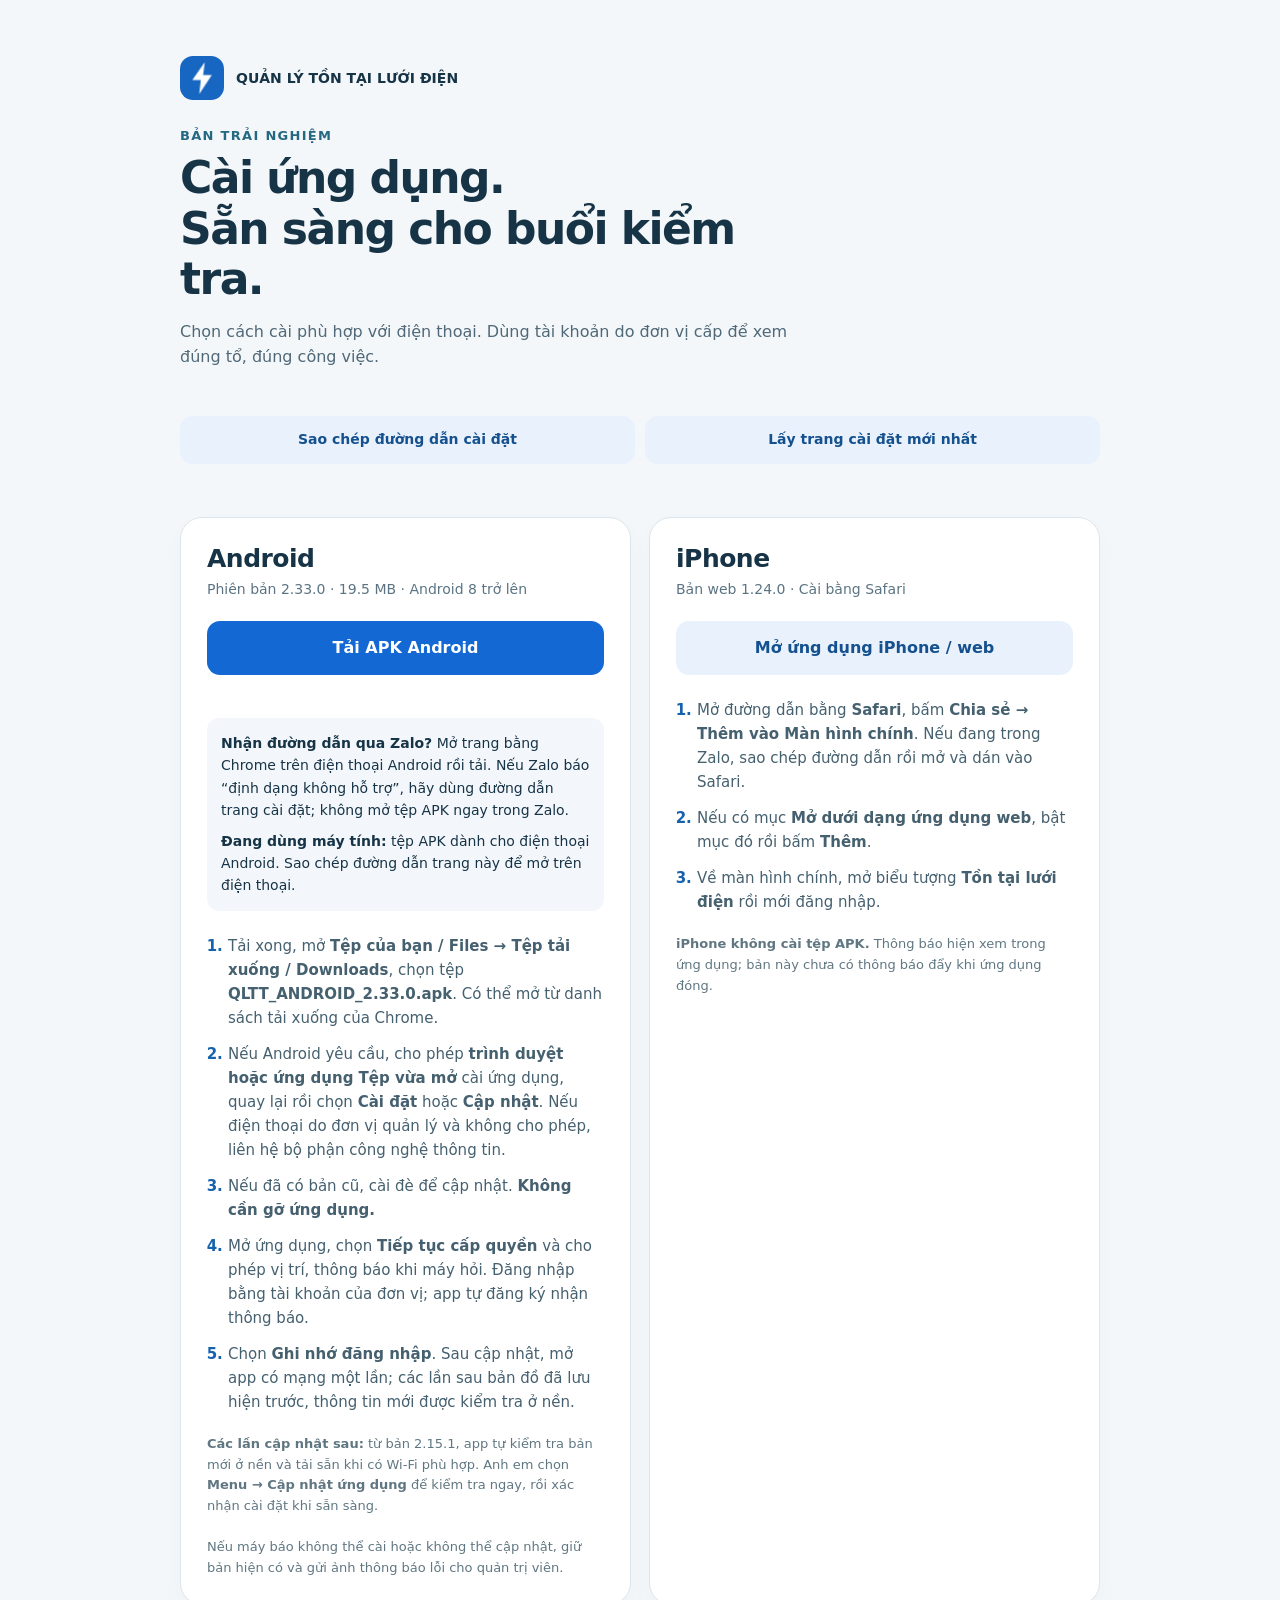
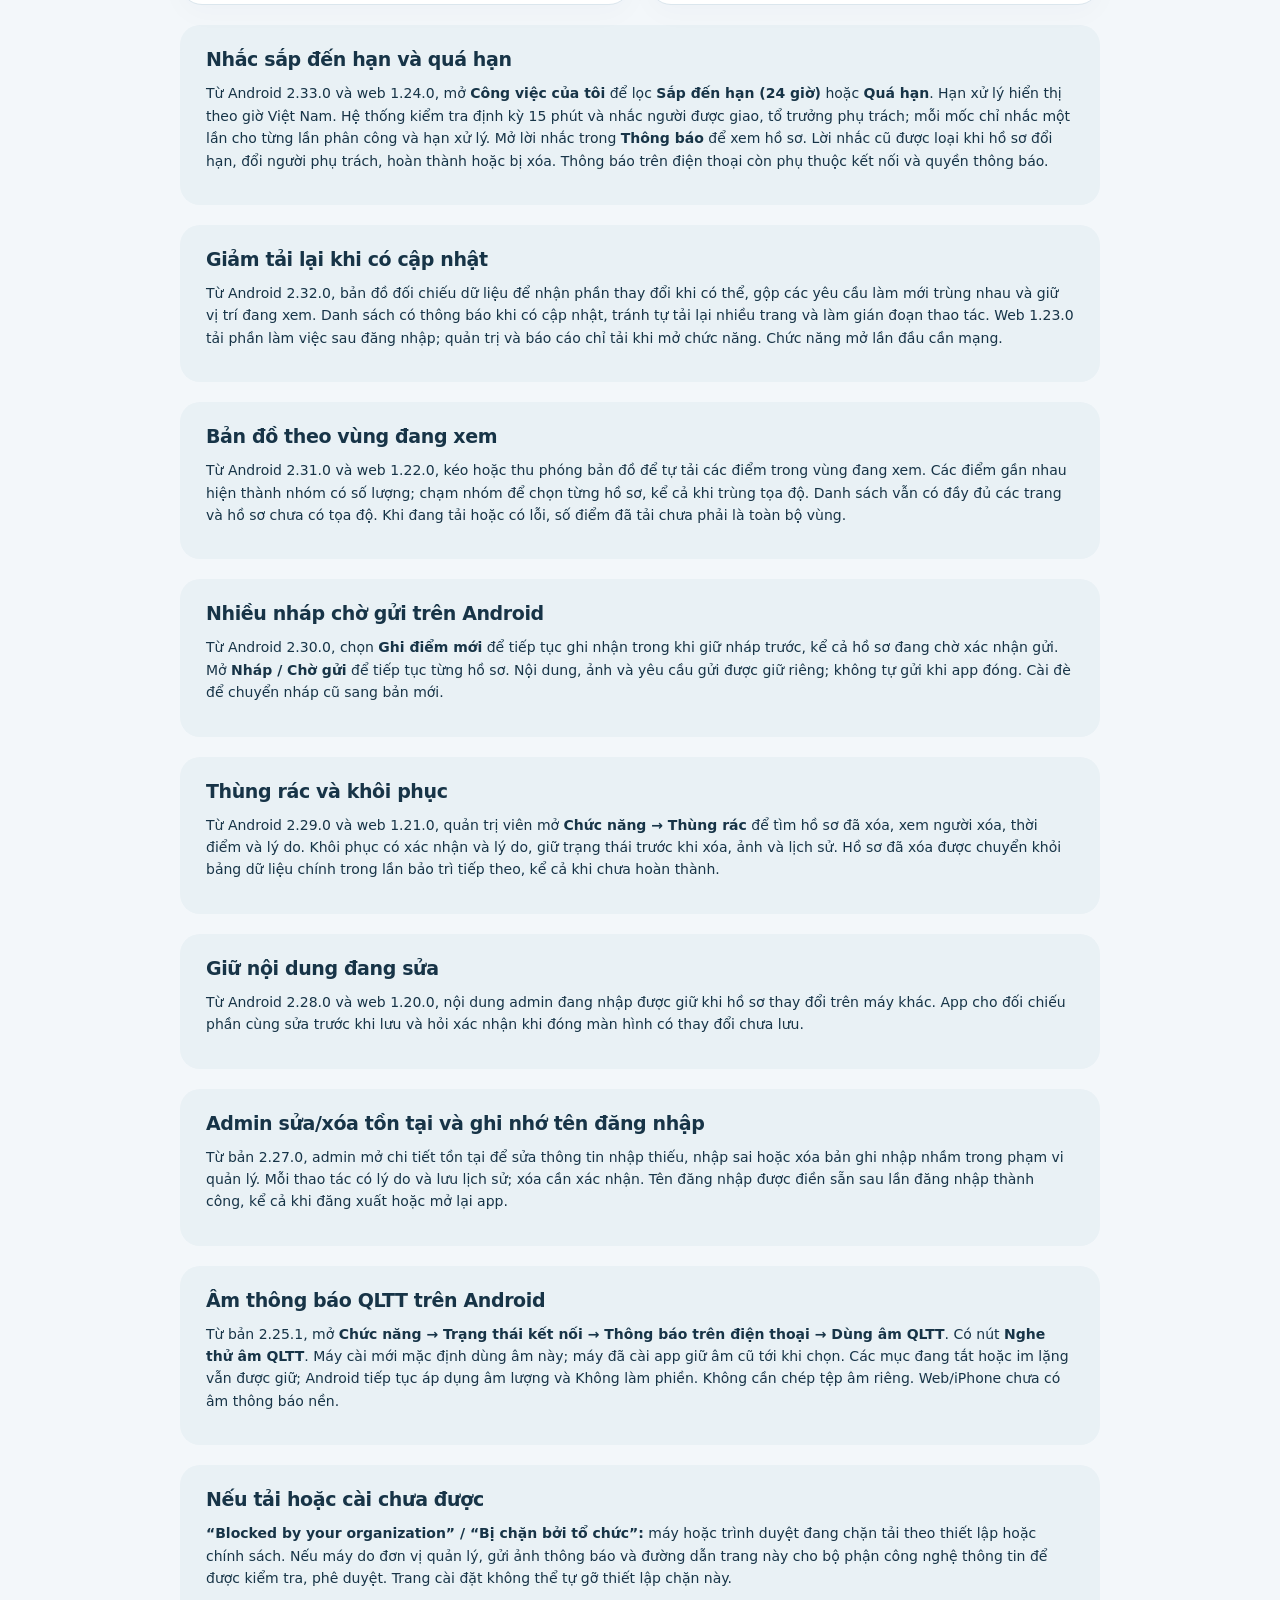
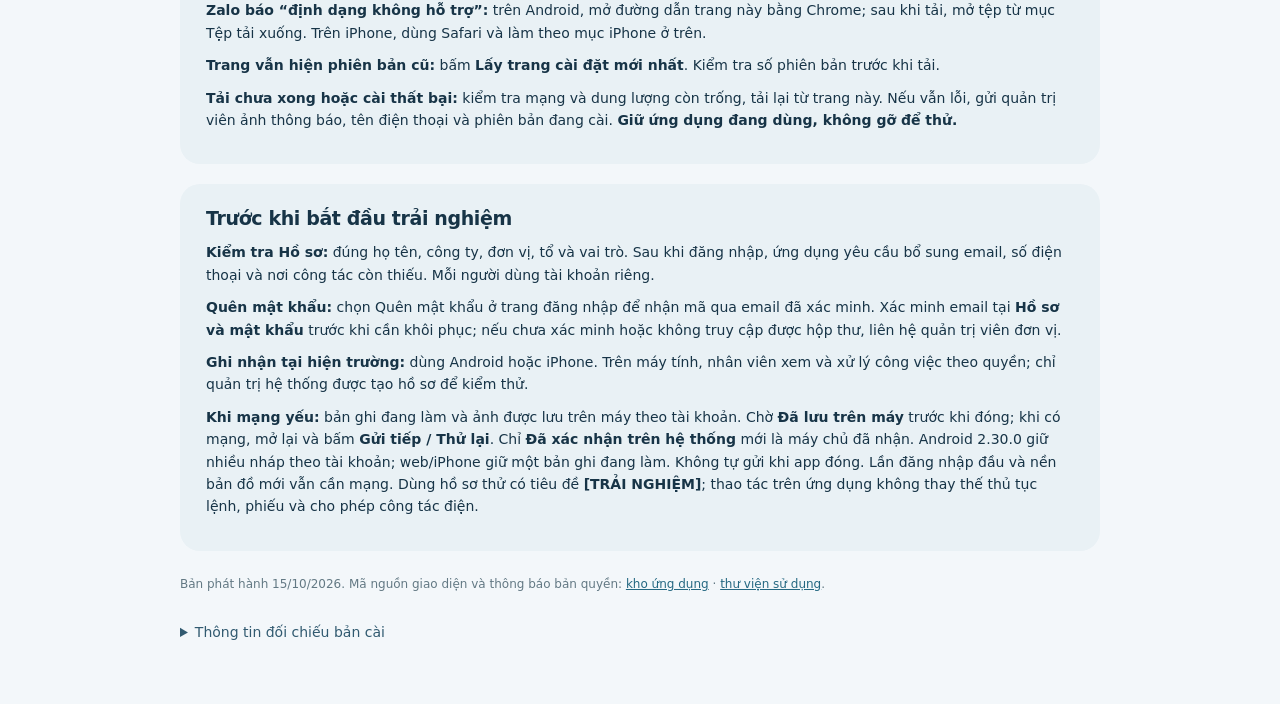
==== commit b529c670: "Release 1.24.0 web and Android 2.33.0 deadline reminders" ====
--- a/install.html
+++ b/install.html
@@ -6,8 +6,9 @@
 <header><div class="brand"><img src="icons/app-180.png" alt="" width="44" height="44"><span>QUẢN LÝ TỒN TẠI LƯỚI ĐIỆN</span></div><p class="tag">BẢN TRẢI NGHIỆM</p><h1>Cài ứng dụng.<br>Sẵn sàng cho buổi kiểm tra.</h1><p class="intro">Chọn cách cài phù hợp với điện thoại. Dùng tài khoản do đơn vị cấp để xem đúng tổ, đúng công việc.</p></header>
 <section class="browser-help" id="browser-help" aria-labelledby="browser-help-title" hidden><h2 id="browser-help-title">Mở trang bằng trình duyệt của điện thoại</h2><p id="browser-help-text"></p><a id="open-chrome" class="button" hidden>Mở trang bằng Chrome</a><p class="note" id="chrome-fallback" hidden>Nếu nút không mở được Chrome, dùng “Sao chép đường dẫn cài đặt” bên dưới, mở Chrome và dán vào thanh địa chỉ.</p></section>
 <div class="link-tools"><div class="actions"><button class="button secondary" type="button" id="copy-link">Sao chép đường dẫn cài đặt</button><a class="button secondary" id="refresh-page" href="https://dlthoibinh.github.io/qltt-luoi-dien/install.html?latest=1">Lấy trang cài đặt mới nhất</a></div><p class="status" id="link-status" role="status" aria-live="polite"></p><label id="manual-link-label" class="note" for="manual-link" hidden>Nhấn giữ đường dẫn để sao chép, rồi dán vào trình duyệt:</label><input id="manual-link" class="manual-link" type="text" value="https://dlthoibinh.github.io/qltt-luoi-dien/install.html" readonly hidden></div>
-<div class="cards"><section class="card" id="android-card" aria-labelledby="android"><h2 id="android">Android</h2><p class="version" id="android-version">Phiên bản 2.32.0 · 19.5 MB · Android 8 trở lên</p><a class="button" id="download-apk" href="downloads/QLTT_ANDROID_2.32.0.apk" download>Tải APK Android</a><p class="status" id="release-status" role="status" aria-live="polite"></p><div class="download-help"><p><strong>Nhận đường dẫn qua Zalo?</strong> Mở trang bằng Chrome trên điện thoại Android rồi tải. Nếu Zalo báo “định dạng không hỗ trợ”, hãy dùng đường dẫn trang cài đặt; không mở tệp APK ngay trong Zalo.</p><p id="desktop-hint" hidden><strong>Đang dùng máy tính:</strong> tệp APK dành cho điện thoại Android. Sao chép đường dẫn trang này để mở trên điện thoại.</p></div><ol><li>Tải xong, mở <strong>Tệp của bạn / Files → Tệp tải xuống / Downloads</strong>, chọn tệp <strong>QLTT_ANDROID_<span id="apk-file-version">2.32.0</span>.apk</strong>. Có thể mở từ danh sách tải xuống của Chrome.</li><li>Nếu Android yêu cầu, cho phép <strong>trình duyệt hoặc ứng dụng Tệp vừa mở</strong> cài ứng dụng, quay lại rồi chọn <strong>Cài đặt</strong> hoặc <strong>Cập nhật</strong>. Nếu điện thoại do đơn vị quản lý và không cho phép, liên hệ bộ phận công nghệ thông tin.</li><li>Nếu đã có bản cũ, cài đè để cập nhật. <strong>Không cần gỡ ứng dụng.</strong></li><li>Mở ứng dụng, chọn <strong>Tiếp tục cấp quyền</strong> và cho phép vị trí, thông báo khi máy hỏi. Đăng nhập bằng tài khoản của đơn vị; app tự đăng ký nhận thông báo.</li><li>Chọn <strong>Ghi nhớ đăng nhập</strong>. Sau cập nhật, mở app có mạng một lần; các lần sau bản đồ đã lưu hiện trước, thông tin mới được kiểm tra ở nền.</li></ol><p class="note"><strong>Các lần cập nhật sau:</strong> từ bản 2.15.1, app tự kiểm tra bản mới ở nền và tải sẵn khi có Wi-Fi phù hợp. Anh em chọn <strong>Menu → Cập nhật ứng dụng</strong> để kiểm tra ngay, rồi xác nhận cài đặt khi sẵn sàng.</p><p class="note">Nếu máy báo không thể cài hoặc không thể cập nhật, giữ bản hiện có và gửi ảnh thông báo lỗi cho quản trị viên.</p></section>
-<section class="card" id="iphone-card" aria-labelledby="iphone"><h2 id="iphone">iPhone</h2><p class="version">Bản web 1.23.0 · Cài bằng Safari</p><a class="button secondary" href="./">Mở ứng dụng iPhone / web</a><ol><li>Mở đường dẫn bằng <strong>Safari</strong>, bấm <strong>Chia sẻ → Thêm vào Màn hình chính</strong>. Nếu đang trong Zalo, sao chép đường dẫn rồi mở và dán vào Safari.</li><li>Nếu có mục <strong>Mở dưới dạng ứng dụng web</strong>, bật mục đó rồi bấm <strong>Thêm</strong>.</li><li>Về màn hình chính, mở biểu tượng <strong>Tồn tại lưới điện</strong> rồi mới đăng nhập.</li></ol><p class="note"><strong>iPhone không cài tệp APK.</strong> Thông báo hiện xem trong ứng dụng; bản này chưa có thông báo đẩy khi ứng dụng đóng.</p></section></div>
+<div class="cards"><section class="card" id="android-card" aria-labelledby="android"><h2 id="android">Android</h2><p class="version" id="android-version">Phiên bản 2.33.0 · 19.5 MB · Android 8 trở lên</p><a class="button" id="download-apk" href="downloads/QLTT_ANDROID_2.33.0.apk" download>Tải APK Android</a><p class="status" id="release-status" role="status" aria-live="polite"></p><div class="download-help"><p><strong>Nhận đường dẫn qua Zalo?</strong> Mở trang bằng Chrome trên điện thoại Android rồi tải. Nếu Zalo báo “định dạng không hỗ trợ”, hãy dùng đường dẫn trang cài đặt; không mở tệp APK ngay trong Zalo.</p><p id="desktop-hint" hidden><strong>Đang dùng máy tính:</strong> tệp APK dành cho điện thoại Android. Sao chép đường dẫn trang này để mở trên điện thoại.</p></div><ol><li>Tải xong, mở <strong>Tệp của bạn / Files → Tệp tải xuống / Downloads</strong>, chọn tệp <strong>QLTT_ANDROID_<span id="apk-file-version">2.33.0</span>.apk</strong>. Có thể mở từ danh sách tải xuống của Chrome.</li><li>Nếu Android yêu cầu, cho phép <strong>trình duyệt hoặc ứng dụng Tệp vừa mở</strong> cài ứng dụng, quay lại rồi chọn <strong>Cài đặt</strong> hoặc <strong>Cập nhật</strong>. Nếu điện thoại do đơn vị quản lý và không cho phép, liên hệ bộ phận công nghệ thông tin.</li><li>Nếu đã có bản cũ, cài đè để cập nhật. <strong>Không cần gỡ ứng dụng.</strong></li><li>Mở ứng dụng, chọn <strong>Tiếp tục cấp quyền</strong> và cho phép vị trí, thông báo khi máy hỏi. Đăng nhập bằng tài khoản của đơn vị; app tự đăng ký nhận thông báo.</li><li>Chọn <strong>Ghi nhớ đăng nhập</strong>. Sau cập nhật, mở app có mạng một lần; các lần sau bản đồ đã lưu hiện trước, thông tin mới được kiểm tra ở nền.</li></ol><p class="note"><strong>Các lần cập nhật sau:</strong> từ bản 2.15.1, app tự kiểm tra bản mới ở nền và tải sẵn khi có Wi-Fi phù hợp. Anh em chọn <strong>Menu → Cập nhật ứng dụng</strong> để kiểm tra ngay, rồi xác nhận cài đặt khi sẵn sàng.</p><p class="note">Nếu máy báo không thể cài hoặc không thể cập nhật, giữ bản hiện có và gửi ảnh thông báo lỗi cho quản trị viên.</p></section>
+<section class="card" id="iphone-card" aria-labelledby="iphone"><h2 id="iphone">iPhone</h2><p class="version">Bản web 1.24.0 · Cài bằng Safari</p><a class="button secondary" href="./">Mở ứng dụng iPhone / web</a><ol><li>Mở đường dẫn bằng <strong>Safari</strong>, bấm <strong>Chia sẻ → Thêm vào Màn hình chính</strong>. Nếu đang trong Zalo, sao chép đường dẫn rồi mở và dán vào Safari.</li><li>Nếu có mục <strong>Mở dưới dạng ứng dụng web</strong>, bật mục đó rồi bấm <strong>Thêm</strong>.</li><li>Về màn hình chính, mở biểu tượng <strong>Tồn tại lưới điện</strong> rồi mới đăng nhập.</li></ol><p class="note"><strong>iPhone không cài tệp APK.</strong> Thông báo hiện xem trong ứng dụng; bản này chưa có thông báo đẩy khi ứng dụng đóng.</p></section></div>
+<section class="support" aria-labelledby="deadline-reminders"><h2 id="deadline-reminders">Nhắc sắp đến hạn và quá hạn</h2><p>Từ Android 2.33.0 và web 1.24.0, mở <strong>Công việc của tôi</strong> để lọc <strong>Sắp đến hạn (24 giờ)</strong> hoặc <strong>Quá hạn</strong>. Hạn xử lý hiển thị theo giờ Việt Nam. Hệ thống kiểm tra định kỳ 15 phút và nhắc người được giao, tổ trưởng phụ trách; mỗi mốc chỉ nhắc một lần cho từng lần phân công và hạn xử lý. Mở lời nhắc trong <strong>Thông báo</strong> để xem hồ sơ. Lời nhắc cũ được loại khi hồ sơ đổi hạn, đổi người phụ trách, hoàn thành hoặc bị xóa. Thông báo trên điện thoại còn phụ thuộc kết nối và quyền thông báo.</p></section>
 <section class="support" aria-labelledby="reload-efficiency"><h2 id="reload-efficiency">Giảm tải lại khi có cập nhật</h2><p>Từ Android 2.32.0, bản đồ đối chiếu dữ liệu để nhận phần thay đổi khi có thể, gộp các yêu cầu làm mới trùng nhau và giữ vị trí đang xem. Danh sách có thông báo khi có cập nhật, tránh tự tải lại nhiều trang và làm gián đoạn thao tác. Web 1.23.0 tải phần làm việc sau đăng nhập; quản trị và báo cáo chỉ tải khi mở chức năng. Chức năng mở lần đầu cần mạng.</p></section>
 <section class="support" aria-labelledby="viewport-map"><h2 id="viewport-map">Bản đồ theo vùng đang xem</h2><p>Từ Android 2.31.0 và web 1.22.0, kéo hoặc thu phóng bản đồ để tự tải các điểm trong vùng đang xem. Các điểm gần nhau hiện thành nhóm có số lượng; chạm nhóm để chọn từng hồ sơ, kể cả khi trùng tọa độ. Danh sách vẫn có đầy đủ các trang và hồ sơ chưa có tọa độ. Khi đang tải hoặc có lỗi, số điểm đã tải chưa phải là toàn bộ vùng.</p></section>
 <section class="support" aria-labelledby="multiple-drafts"><h2 id="multiple-drafts">Nhiều nháp chờ gửi trên Android</h2><p>Từ Android 2.30.0, chọn <strong>Ghi điểm mới</strong> để tiếp tục ghi nhận trong khi giữ nháp trước, kể cả hồ sơ đang chờ xác nhận gửi. Mở <strong>Nháp / Chờ gửi</strong> để tiếp tục từng hồ sơ. Nội dung, ảnh và yêu cầu gửi được giữ riêng; không tự gửi khi app đóng. Cài đè để chuyển nháp cũ sang bản mới.</p></section>
@@ -18,7 +19,7 @@
 <section class="support" aria-labelledby="download-errors"><h2 id="download-errors">Nếu tải hoặc cài chưa được</h2><p><strong>“Blocked by your organization” / “Bị chặn bởi tổ chức”:</strong> máy hoặc trình duyệt đang chặn tải theo thiết lập hoặc chính sách. Nếu máy do đơn vị quản lý, gửi ảnh thông báo và đường dẫn trang này cho bộ phận công nghệ thông tin để được kiểm tra, phê duyệt. Trang cài đặt không thể tự gỡ thiết lập chặn này.</p><p><strong>Zalo báo “định dạng không hỗ trợ”:</strong> trên Android, mở đường dẫn trang này bằng Chrome; sau khi tải, mở tệp từ mục Tệp tải xuống. Trên iPhone, dùng Safari và làm theo mục iPhone ở trên.</p><p><strong>Trang vẫn hiện phiên bản cũ:</strong> bấm <strong>Lấy trang cài đặt mới nhất</strong>. Kiểm tra số phiên bản trước khi tải.</p><p><strong>Tải chưa xong hoặc cài thất bại:</strong> kiểm tra mạng và dung lượng còn trống, tải lại từ trang này. Nếu vẫn lỗi, gửi quản trị viên ảnh thông báo, tên điện thoại và phiên bản đang cài. <strong>Giữ ứng dụng đang dùng, không gỡ để thử.</strong></p></section>
 <section class="support"><h2>Trước khi bắt đầu trải nghiệm</h2><p><strong>Kiểm tra Hồ sơ:</strong> đúng họ tên, công ty, đơn vị, tổ và vai trò. Sau khi đăng nhập, ứng dụng yêu cầu bổ sung email, số điện thoại và nơi công tác còn thiếu. Mỗi người dùng tài khoản riêng.</p><p><strong>Quên mật khẩu:</strong> chọn Quên mật khẩu ở trang đăng nhập để nhận mã qua email đã xác minh. Xác minh email tại <strong>Hồ sơ và mật khẩu</strong> trước khi cần khôi phục; nếu chưa xác minh hoặc không truy cập được hộp thư, liên hệ quản trị viên đơn vị.</p><p><strong>Ghi nhận tại hiện trường:</strong> dùng Android hoặc iPhone. Trên máy tính, nhân viên xem và xử lý công việc theo quyền; chỉ quản trị hệ thống được tạo hồ sơ để kiểm thử.</p><p><strong>Khi mạng yếu:</strong> bản ghi đang làm và ảnh được lưu trên máy theo tài khoản. Chờ <strong>Đã lưu trên máy</strong> trước khi đóng; khi có mạng, mở lại và bấm <strong>Gửi tiếp / Thử lại</strong>. Chỉ <strong>Đã xác nhận trên hệ thống</strong> mới là máy chủ đã nhận. Android 2.30.0 giữ nhiều nháp theo tài khoản; web/iPhone giữ một bản ghi đang làm. Không tự gửi khi app đóng. Lần đăng nhập đầu và nền bản đồ mới vẫn cần mạng. Dùng hồ sơ thử có tiêu đề <strong>[TRẢI NGHIỆM]</strong>; thao tác trên ứng dụng không thay thế thủ tục lệnh, phiếu và cho phép công tác điện.</p></section>
 <p class="foot">Bản phát hành <span id="release-date">15/10/2026</span>. Mã nguồn giao diện và thông báo bản quyền: <a href="https://github.com/dlthoibinh/qltt-luoi-dien">kho ứng dụng</a> · <a href="THIRD_PARTY_LICENSES.txt">thư viện sử dụng</a>.</p>
-<details><summary>Thông tin đối chiếu bản cài</summary><p class="note">SHA-256 APK: <code id="apk-sha256">82adc2f624c96ef4ddff38c9ced901ece6b42c5c1f4782c98dd345014f99bd7b</code></p><p class="note">Bản dùng thử được ký cùng chứng thư với APK đã bàn giao trước. Chưa phát hành qua Google Play.</p></details>
+<details><summary>Thông tin đối chiếu bản cài</summary><p class="note">SHA-256 APK: <code id="apk-sha256">058f714eb3df3460bc08388d291a2d05174a85403c779ae06822c2a47770f60f</code></p><p class="note">Bản dùng thử được ký cùng chứng thư với APK đã bàn giao trước. Chưa phát hành qua Google Play.</p></details>
 </main><script>
 (function () {
   'use strict';
@@ -83,16 +84,16 @@
   }
   function validRelease(value) {
     var next = value && versionParts(value.versionName);
-    var current = versionParts('2.32.0');
-    var currentCode = 232000;
+    var current = versionParts('2.33.0');
+    var currentCode = 233000;
     if (!next || !current || isOlder(next, current)) return false;
     if (value.schemaVersion !== 1 || value.channel !== 'stable' || value.applicationId !== 'vn.qlsc.luoidien') return false;
     if (!Number.isSafeInteger(value.versionCode) || value.versionCode < currentCode || value.versionCode > 2147483647) return false;
-    if (value.versionCode === currentCode && (value.versionName !== '2.32.0' || value.sha256 !== '82adc2f624c96ef4ddff38c9ced901ece6b42c5c1f4782c98dd345014f99bd7b')) return false;
+    if (value.versionCode === currentCode && (value.versionName !== '2.33.0' || value.sha256 !== '058f714eb3df3460bc08388d291a2d05174a85403c779ae06822c2a47770f60f')) return false;
     if (!Number.isSafeInteger(value.sizeBytes) || value.sizeBytes <= 0 || value.sizeBytes > 50 * 1024 * 1024) return false;
     if (!Number.isSafeInteger(value.minSdk) || value.minSdk !== 26) return false;
     if (typeof value.sha256 !== 'string' || !/^[a-f0-9]{64}$/.test(value.sha256)) return false;
-    if (value.versionName === '2.32.0' && value.sha256 !== '82adc2f624c96ef4ddff38c9ced901ece6b42c5c1f4782c98dd345014f99bd7b') return false;
+    if (value.versionName === '2.33.0' && value.sha256 !== '058f714eb3df3460bc08388d291a2d05174a85403c779ae06822c2a47770f60f') return false;
     if (value.apkUrl !== apkBase + 'QLTT_ANDROID_' + value.versionName + '.apk') return false;
     if (typeof value.publishedAt !== 'string' || !/^\d{4}-\d{2}-\d{2}T/.test(value.publishedAt) || !Number.isFinite(Date.parse(value.publishedAt))) return false;
     return true;
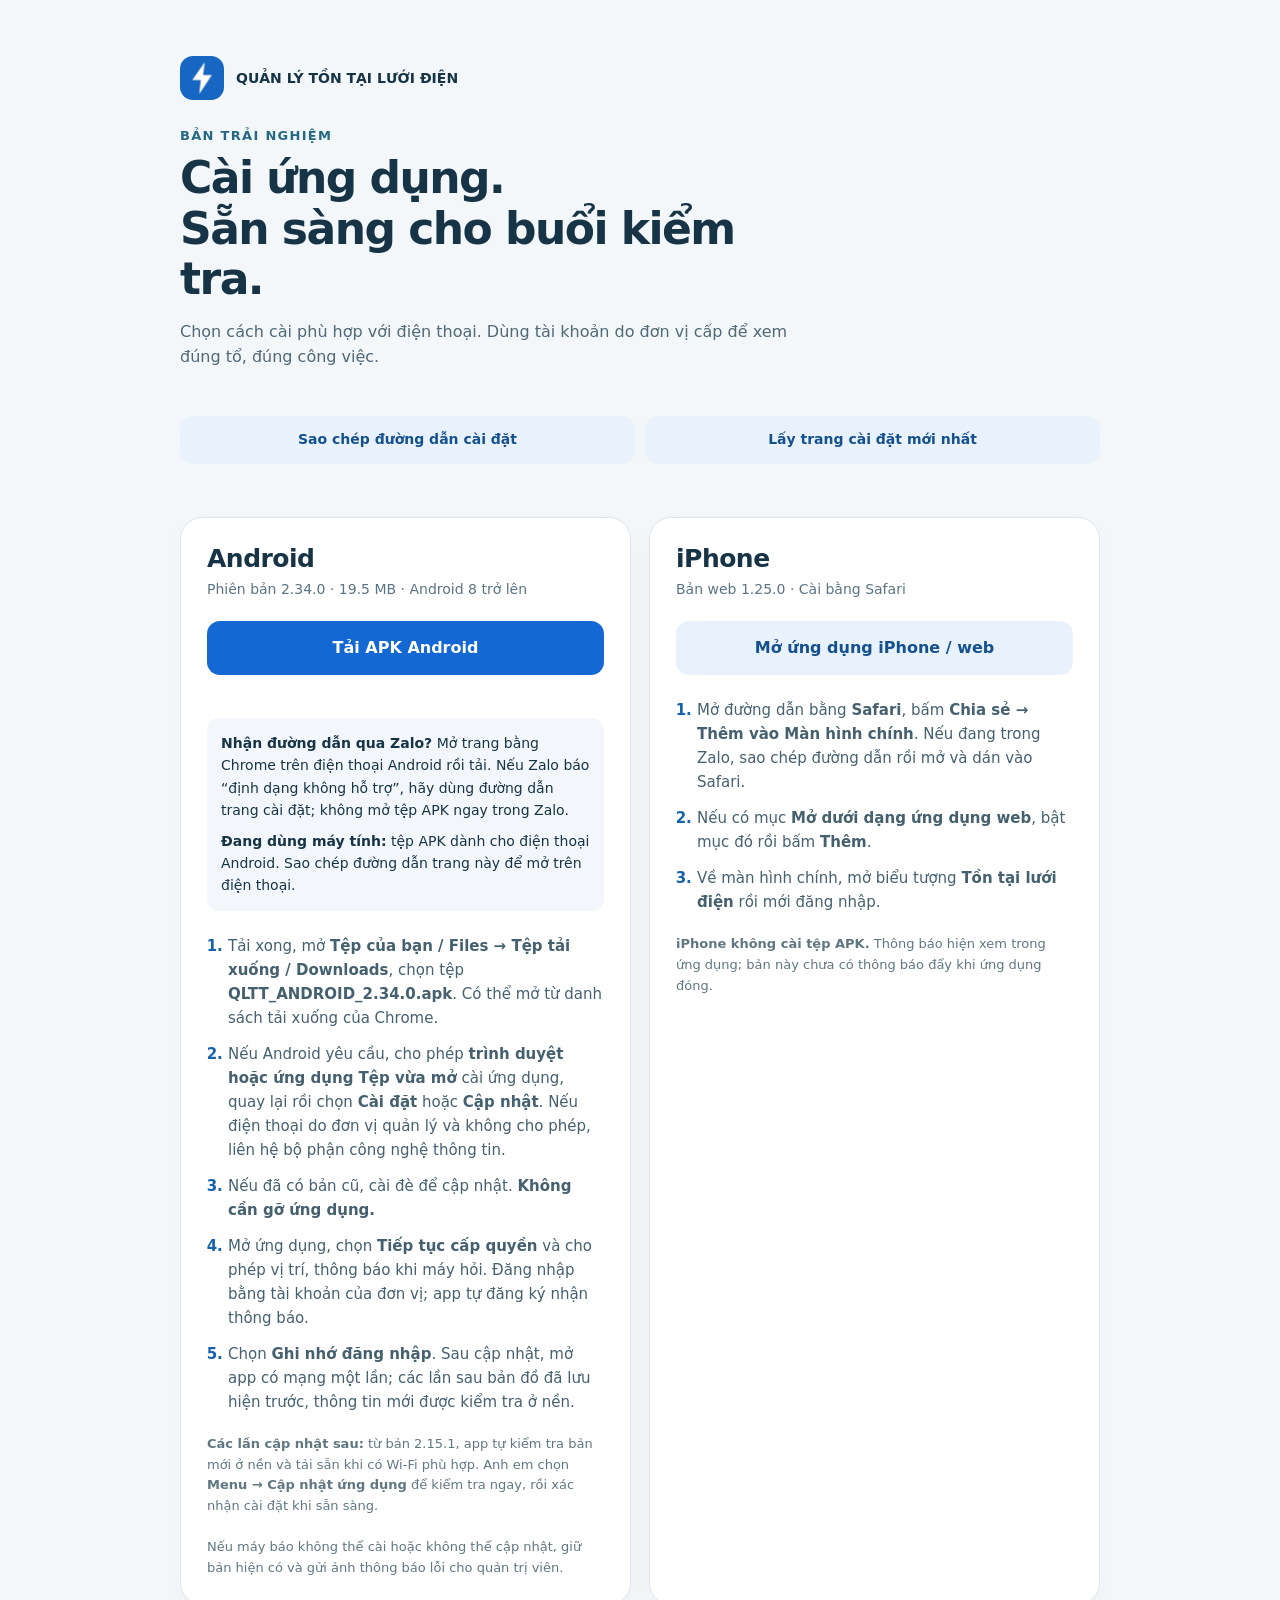
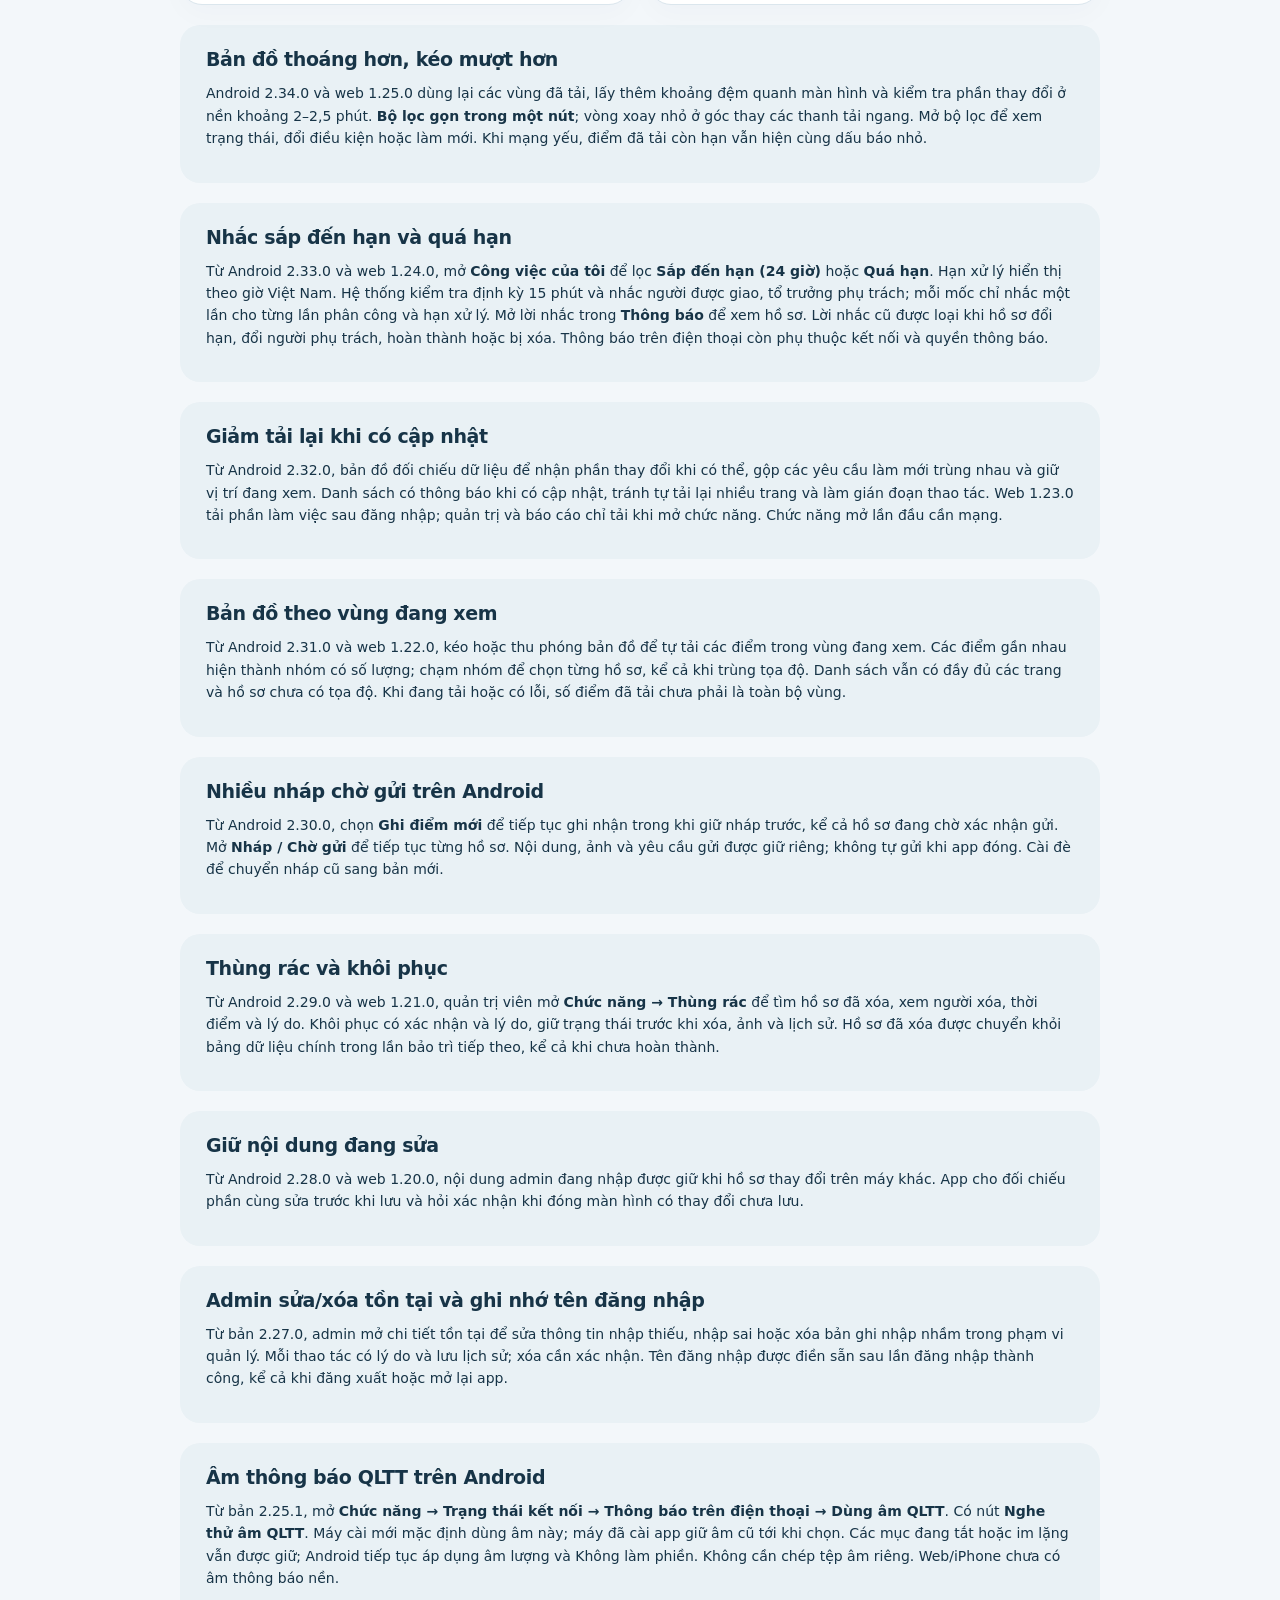
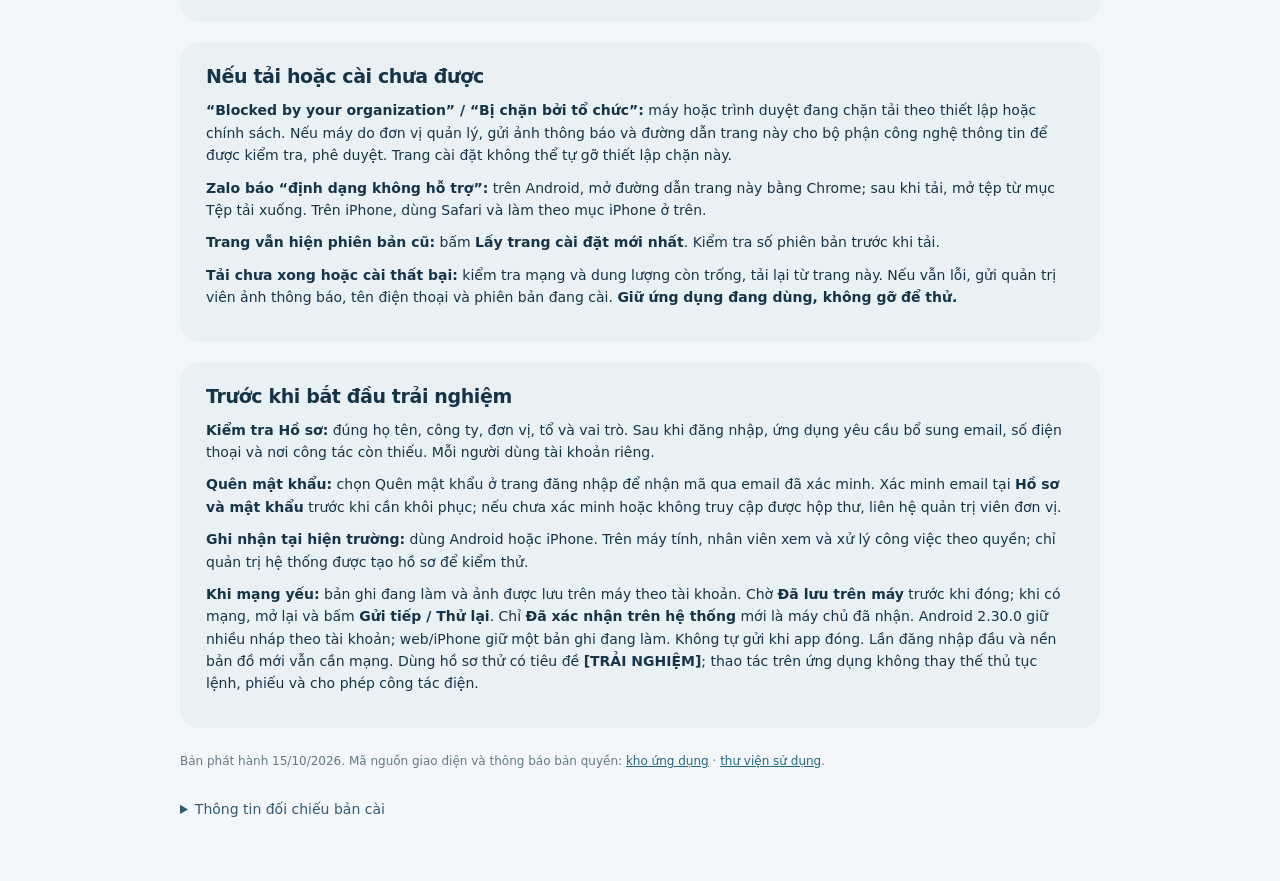
==== commit 4d86d7b6: "Publish web1.25 and Android2.34 cached map release Reuse buffered regions, refresh deltas with jitte" ====
--- a/install.html
+++ b/install.html
@@ -6,8 +6,9 @@
 <header><div class="brand"><img src="icons/app-180.png" alt="" width="44" height="44"><span>QUẢN LÝ TỒN TẠI LƯỚI ĐIỆN</span></div><p class="tag">BẢN TRẢI NGHIỆM</p><h1>Cài ứng dụng.<br>Sẵn sàng cho buổi kiểm tra.</h1><p class="intro">Chọn cách cài phù hợp với điện thoại. Dùng tài khoản do đơn vị cấp để xem đúng tổ, đúng công việc.</p></header>
 <section class="browser-help" id="browser-help" aria-labelledby="browser-help-title" hidden><h2 id="browser-help-title">Mở trang bằng trình duyệt của điện thoại</h2><p id="browser-help-text"></p><a id="open-chrome" class="button" hidden>Mở trang bằng Chrome</a><p class="note" id="chrome-fallback" hidden>Nếu nút không mở được Chrome, dùng “Sao chép đường dẫn cài đặt” bên dưới, mở Chrome và dán vào thanh địa chỉ.</p></section>
 <div class="link-tools"><div class="actions"><button class="button secondary" type="button" id="copy-link">Sao chép đường dẫn cài đặt</button><a class="button secondary" id="refresh-page" href="https://dlthoibinh.github.io/qltt-luoi-dien/install.html?latest=1">Lấy trang cài đặt mới nhất</a></div><p class="status" id="link-status" role="status" aria-live="polite"></p><label id="manual-link-label" class="note" for="manual-link" hidden>Nhấn giữ đường dẫn để sao chép, rồi dán vào trình duyệt:</label><input id="manual-link" class="manual-link" type="text" value="https://dlthoibinh.github.io/qltt-luoi-dien/install.html" readonly hidden></div>
-<div class="cards"><section class="card" id="android-card" aria-labelledby="android"><h2 id="android">Android</h2><p class="version" id="android-version">Phiên bản 2.33.0 · 19.5 MB · Android 8 trở lên</p><a class="button" id="download-apk" href="downloads/QLTT_ANDROID_2.33.0.apk" download>Tải APK Android</a><p class="status" id="release-status" role="status" aria-live="polite"></p><div class="download-help"><p><strong>Nhận đường dẫn qua Zalo?</strong> Mở trang bằng Chrome trên điện thoại Android rồi tải. Nếu Zalo báo “định dạng không hỗ trợ”, hãy dùng đường dẫn trang cài đặt; không mở tệp APK ngay trong Zalo.</p><p id="desktop-hint" hidden><strong>Đang dùng máy tính:</strong> tệp APK dành cho điện thoại Android. Sao chép đường dẫn trang này để mở trên điện thoại.</p></div><ol><li>Tải xong, mở <strong>Tệp của bạn / Files → Tệp tải xuống / Downloads</strong>, chọn tệp <strong>QLTT_ANDROID_<span id="apk-file-version">2.33.0</span>.apk</strong>. Có thể mở từ danh sách tải xuống của Chrome.</li><li>Nếu Android yêu cầu, cho phép <strong>trình duyệt hoặc ứng dụng Tệp vừa mở</strong> cài ứng dụng, quay lại rồi chọn <strong>Cài đặt</strong> hoặc <strong>Cập nhật</strong>. Nếu điện thoại do đơn vị quản lý và không cho phép, liên hệ bộ phận công nghệ thông tin.</li><li>Nếu đã có bản cũ, cài đè để cập nhật. <strong>Không cần gỡ ứng dụng.</strong></li><li>Mở ứng dụng, chọn <strong>Tiếp tục cấp quyền</strong> và cho phép vị trí, thông báo khi máy hỏi. Đăng nhập bằng tài khoản của đơn vị; app tự đăng ký nhận thông báo.</li><li>Chọn <strong>Ghi nhớ đăng nhập</strong>. Sau cập nhật, mở app có mạng một lần; các lần sau bản đồ đã lưu hiện trước, thông tin mới được kiểm tra ở nền.</li></ol><p class="note"><strong>Các lần cập nhật sau:</strong> từ bản 2.15.1, app tự kiểm tra bản mới ở nền và tải sẵn khi có Wi-Fi phù hợp. Anh em chọn <strong>Menu → Cập nhật ứng dụng</strong> để kiểm tra ngay, rồi xác nhận cài đặt khi sẵn sàng.</p><p class="note">Nếu máy báo không thể cài hoặc không thể cập nhật, giữ bản hiện có và gửi ảnh thông báo lỗi cho quản trị viên.</p></section>
-<section class="card" id="iphone-card" aria-labelledby="iphone"><h2 id="iphone">iPhone</h2><p class="version">Bản web 1.24.0 · Cài bằng Safari</p><a class="button secondary" href="./">Mở ứng dụng iPhone / web</a><ol><li>Mở đường dẫn bằng <strong>Safari</strong>, bấm <strong>Chia sẻ → Thêm vào Màn hình chính</strong>. Nếu đang trong Zalo, sao chép đường dẫn rồi mở và dán vào Safari.</li><li>Nếu có mục <strong>Mở dưới dạng ứng dụng web</strong>, bật mục đó rồi bấm <strong>Thêm</strong>.</li><li>Về màn hình chính, mở biểu tượng <strong>Tồn tại lưới điện</strong> rồi mới đăng nhập.</li></ol><p class="note"><strong>iPhone không cài tệp APK.</strong> Thông báo hiện xem trong ứng dụng; bản này chưa có thông báo đẩy khi ứng dụng đóng.</p></section></div>
+<div class="cards"><section class="card" id="android-card" aria-labelledby="android"><h2 id="android">Android</h2><p class="version" id="android-version">Phiên bản 2.34.0 · 19.5 MB · Android 8 trở lên</p><a class="button" id="download-apk" href="downloads/QLTT_ANDROID_2.34.0.apk" download>Tải APK Android</a><p class="status" id="release-status" role="status" aria-live="polite"></p><div class="download-help"><p><strong>Nhận đường dẫn qua Zalo?</strong> Mở trang bằng Chrome trên điện thoại Android rồi tải. Nếu Zalo báo “định dạng không hỗ trợ”, hãy dùng đường dẫn trang cài đặt; không mở tệp APK ngay trong Zalo.</p><p id="desktop-hint" hidden><strong>Đang dùng máy tính:</strong> tệp APK dành cho điện thoại Android. Sao chép đường dẫn trang này để mở trên điện thoại.</p></div><ol><li>Tải xong, mở <strong>Tệp của bạn / Files → Tệp tải xuống / Downloads</strong>, chọn tệp <strong>QLTT_ANDROID_<span id="apk-file-version">2.34.0</span>.apk</strong>. Có thể mở từ danh sách tải xuống của Chrome.</li><li>Nếu Android yêu cầu, cho phép <strong>trình duyệt hoặc ứng dụng Tệp vừa mở</strong> cài ứng dụng, quay lại rồi chọn <strong>Cài đặt</strong> hoặc <strong>Cập nhật</strong>. Nếu điện thoại do đơn vị quản lý và không cho phép, liên hệ bộ phận công nghệ thông tin.</li><li>Nếu đã có bản cũ, cài đè để cập nhật. <strong>Không cần gỡ ứng dụng.</strong></li><li>Mở ứng dụng, chọn <strong>Tiếp tục cấp quyền</strong> và cho phép vị trí, thông báo khi máy hỏi. Đăng nhập bằng tài khoản của đơn vị; app tự đăng ký nhận thông báo.</li><li>Chọn <strong>Ghi nhớ đăng nhập</strong>. Sau cập nhật, mở app có mạng một lần; các lần sau bản đồ đã lưu hiện trước, thông tin mới được kiểm tra ở nền.</li></ol><p class="note"><strong>Các lần cập nhật sau:</strong> từ bản 2.15.1, app tự kiểm tra bản mới ở nền và tải sẵn khi có Wi-Fi phù hợp. Anh em chọn <strong>Menu → Cập nhật ứng dụng</strong> để kiểm tra ngay, rồi xác nhận cài đặt khi sẵn sàng.</p><p class="note">Nếu máy báo không thể cài hoặc không thể cập nhật, giữ bản hiện có và gửi ảnh thông báo lỗi cho quản trị viên.</p></section>
+<section class="card" id="iphone-card" aria-labelledby="iphone"><h2 id="iphone">iPhone</h2><p class="version">Bản web 1.25.0 · Cài bằng Safari</p><a class="button secondary" href="./">Mở ứng dụng iPhone / web</a><ol><li>Mở đường dẫn bằng <strong>Safari</strong>, bấm <strong>Chia sẻ → Thêm vào Màn hình chính</strong>. Nếu đang trong Zalo, sao chép đường dẫn rồi mở và dán vào Safari.</li><li>Nếu có mục <strong>Mở dưới dạng ứng dụng web</strong>, bật mục đó rồi bấm <strong>Thêm</strong>.</li><li>Về màn hình chính, mở biểu tượng <strong>Tồn tại lưới điện</strong> rồi mới đăng nhập.</li></ol><p class="note"><strong>iPhone không cài tệp APK.</strong> Thông báo hiện xem trong ứng dụng; bản này chưa có thông báo đẩy khi ứng dụng đóng.</p></section></div>
+<section class="support" aria-labelledby="map-cache"><h2 id="map-cache">Bản đồ thoáng hơn, kéo mượt hơn</h2><p>Android 2.34.0 và web 1.25.0 dùng lại các vùng đã tải, lấy thêm khoảng đệm quanh màn hình và kiểm tra phần thay đổi ở nền khoảng 2–2,5 phút. <strong>Bộ lọc gọn trong một nút</strong>; vòng xoay nhỏ ở góc thay các thanh tải ngang. Mở bộ lọc để xem trạng thái, đổi điều kiện hoặc làm mới. Khi mạng yếu, điểm đã tải còn hạn vẫn hiện cùng dấu báo nhỏ.</p></section>
 <section class="support" aria-labelledby="deadline-reminders"><h2 id="deadline-reminders">Nhắc sắp đến hạn và quá hạn</h2><p>Từ Android 2.33.0 và web 1.24.0, mở <strong>Công việc của tôi</strong> để lọc <strong>Sắp đến hạn (24 giờ)</strong> hoặc <strong>Quá hạn</strong>. Hạn xử lý hiển thị theo giờ Việt Nam. Hệ thống kiểm tra định kỳ 15 phút và nhắc người được giao, tổ trưởng phụ trách; mỗi mốc chỉ nhắc một lần cho từng lần phân công và hạn xử lý. Mở lời nhắc trong <strong>Thông báo</strong> để xem hồ sơ. Lời nhắc cũ được loại khi hồ sơ đổi hạn, đổi người phụ trách, hoàn thành hoặc bị xóa. Thông báo trên điện thoại còn phụ thuộc kết nối và quyền thông báo.</p></section>
 <section class="support" aria-labelledby="reload-efficiency"><h2 id="reload-efficiency">Giảm tải lại khi có cập nhật</h2><p>Từ Android 2.32.0, bản đồ đối chiếu dữ liệu để nhận phần thay đổi khi có thể, gộp các yêu cầu làm mới trùng nhau và giữ vị trí đang xem. Danh sách có thông báo khi có cập nhật, tránh tự tải lại nhiều trang và làm gián đoạn thao tác. Web 1.23.0 tải phần làm việc sau đăng nhập; quản trị và báo cáo chỉ tải khi mở chức năng. Chức năng mở lần đầu cần mạng.</p></section>
 <section class="support" aria-labelledby="viewport-map"><h2 id="viewport-map">Bản đồ theo vùng đang xem</h2><p>Từ Android 2.31.0 và web 1.22.0, kéo hoặc thu phóng bản đồ để tự tải các điểm trong vùng đang xem. Các điểm gần nhau hiện thành nhóm có số lượng; chạm nhóm để chọn từng hồ sơ, kể cả khi trùng tọa độ. Danh sách vẫn có đầy đủ các trang và hồ sơ chưa có tọa độ. Khi đang tải hoặc có lỗi, số điểm đã tải chưa phải là toàn bộ vùng.</p></section>
@@ -19,7 +20,7 @@
 <section class="support" aria-labelledby="download-errors"><h2 id="download-errors">Nếu tải hoặc cài chưa được</h2><p><strong>“Blocked by your organization” / “Bị chặn bởi tổ chức”:</strong> máy hoặc trình duyệt đang chặn tải theo thiết lập hoặc chính sách. Nếu máy do đơn vị quản lý, gửi ảnh thông báo và đường dẫn trang này cho bộ phận công nghệ thông tin để được kiểm tra, phê duyệt. Trang cài đặt không thể tự gỡ thiết lập chặn này.</p><p><strong>Zalo báo “định dạng không hỗ trợ”:</strong> trên Android, mở đường dẫn trang này bằng Chrome; sau khi tải, mở tệp từ mục Tệp tải xuống. Trên iPhone, dùng Safari và làm theo mục iPhone ở trên.</p><p><strong>Trang vẫn hiện phiên bản cũ:</strong> bấm <strong>Lấy trang cài đặt mới nhất</strong>. Kiểm tra số phiên bản trước khi tải.</p><p><strong>Tải chưa xong hoặc cài thất bại:</strong> kiểm tra mạng và dung lượng còn trống, tải lại từ trang này. Nếu vẫn lỗi, gửi quản trị viên ảnh thông báo, tên điện thoại và phiên bản đang cài. <strong>Giữ ứng dụng đang dùng, không gỡ để thử.</strong></p></section>
 <section class="support"><h2>Trước khi bắt đầu trải nghiệm</h2><p><strong>Kiểm tra Hồ sơ:</strong> đúng họ tên, công ty, đơn vị, tổ và vai trò. Sau khi đăng nhập, ứng dụng yêu cầu bổ sung email, số điện thoại và nơi công tác còn thiếu. Mỗi người dùng tài khoản riêng.</p><p><strong>Quên mật khẩu:</strong> chọn Quên mật khẩu ở trang đăng nhập để nhận mã qua email đã xác minh. Xác minh email tại <strong>Hồ sơ và mật khẩu</strong> trước khi cần khôi phục; nếu chưa xác minh hoặc không truy cập được hộp thư, liên hệ quản trị viên đơn vị.</p><p><strong>Ghi nhận tại hiện trường:</strong> dùng Android hoặc iPhone. Trên máy tính, nhân viên xem và xử lý công việc theo quyền; chỉ quản trị hệ thống được tạo hồ sơ để kiểm thử.</p><p><strong>Khi mạng yếu:</strong> bản ghi đang làm và ảnh được lưu trên máy theo tài khoản. Chờ <strong>Đã lưu trên máy</strong> trước khi đóng; khi có mạng, mở lại và bấm <strong>Gửi tiếp / Thử lại</strong>. Chỉ <strong>Đã xác nhận trên hệ thống</strong> mới là máy chủ đã nhận. Android 2.30.0 giữ nhiều nháp theo tài khoản; web/iPhone giữ một bản ghi đang làm. Không tự gửi khi app đóng. Lần đăng nhập đầu và nền bản đồ mới vẫn cần mạng. Dùng hồ sơ thử có tiêu đề <strong>[TRẢI NGHIỆM]</strong>; thao tác trên ứng dụng không thay thế thủ tục lệnh, phiếu và cho phép công tác điện.</p></section>
 <p class="foot">Bản phát hành <span id="release-date">15/10/2026</span>. Mã nguồn giao diện và thông báo bản quyền: <a href="https://github.com/dlthoibinh/qltt-luoi-dien">kho ứng dụng</a> · <a href="THIRD_PARTY_LICENSES.txt">thư viện sử dụng</a>.</p>
-<details><summary>Thông tin đối chiếu bản cài</summary><p class="note">SHA-256 APK: <code id="apk-sha256">058f714eb3df3460bc08388d291a2d05174a85403c779ae06822c2a47770f60f</code></p><p class="note">Bản dùng thử được ký cùng chứng thư với APK đã bàn giao trước. Chưa phát hành qua Google Play.</p></details>
+<details><summary>Thông tin đối chiếu bản cài</summary><p class="note">SHA-256 APK: <code id="apk-sha256">2b208852235a8161c5e1310440c26a34aa909bfbade9eee667a90a4cb100939b</code></p><p class="note">Bản dùng thử được ký cùng chứng thư với APK đã bàn giao trước. Chưa phát hành qua Google Play.</p></details>
 </main><script>
 (function () {
   'use strict';
@@ -84,16 +85,16 @@
   }
   function validRelease(value) {
     var next = value && versionParts(value.versionName);
-    var current = versionParts('2.33.0');
-    var currentCode = 233000;
+    var current = versionParts('2.34.0');
+    var currentCode = 234000;
     if (!next || !current || isOlder(next, current)) return false;
     if (value.schemaVersion !== 1 || value.channel !== 'stable' || value.applicationId !== 'vn.qlsc.luoidien') return false;
     if (!Number.isSafeInteger(value.versionCode) || value.versionCode < currentCode || value.versionCode > 2147483647) return false;
-    if (value.versionCode === currentCode && (value.versionName !== '2.33.0' || value.sha256 !== '058f714eb3df3460bc08388d291a2d05174a85403c779ae06822c2a47770f60f')) return false;
+    if (value.versionCode === currentCode && (value.versionName !== '2.34.0' || value.sha256 !== '2b208852235a8161c5e1310440c26a34aa909bfbade9eee667a90a4cb100939b')) return false;
     if (!Number.isSafeInteger(value.sizeBytes) || value.sizeBytes <= 0 || value.sizeBytes > 50 * 1024 * 1024) return false;
     if (!Number.isSafeInteger(value.minSdk) || value.minSdk !== 26) return false;
     if (typeof value.sha256 !== 'string' || !/^[a-f0-9]{64}$/.test(value.sha256)) return false;
-    if (value.versionName === '2.33.0' && value.sha256 !== '058f714eb3df3460bc08388d291a2d05174a85403c779ae06822c2a47770f60f') return false;
+    if (value.versionName === '2.34.0' && value.sha256 !== '2b208852235a8161c5e1310440c26a34aa909bfbade9eee667a90a4cb100939b') return false;
     if (value.apkUrl !== apkBase + 'QLTT_ANDROID_' + value.versionName + '.apk') return false;
     if (typeof value.publishedAt !== 'string' || !/^\d{4}-\d{2}-\d{2}T/.test(value.publishedAt) || !Number.isFinite(Date.parse(value.publishedAt))) return false;
     return true;
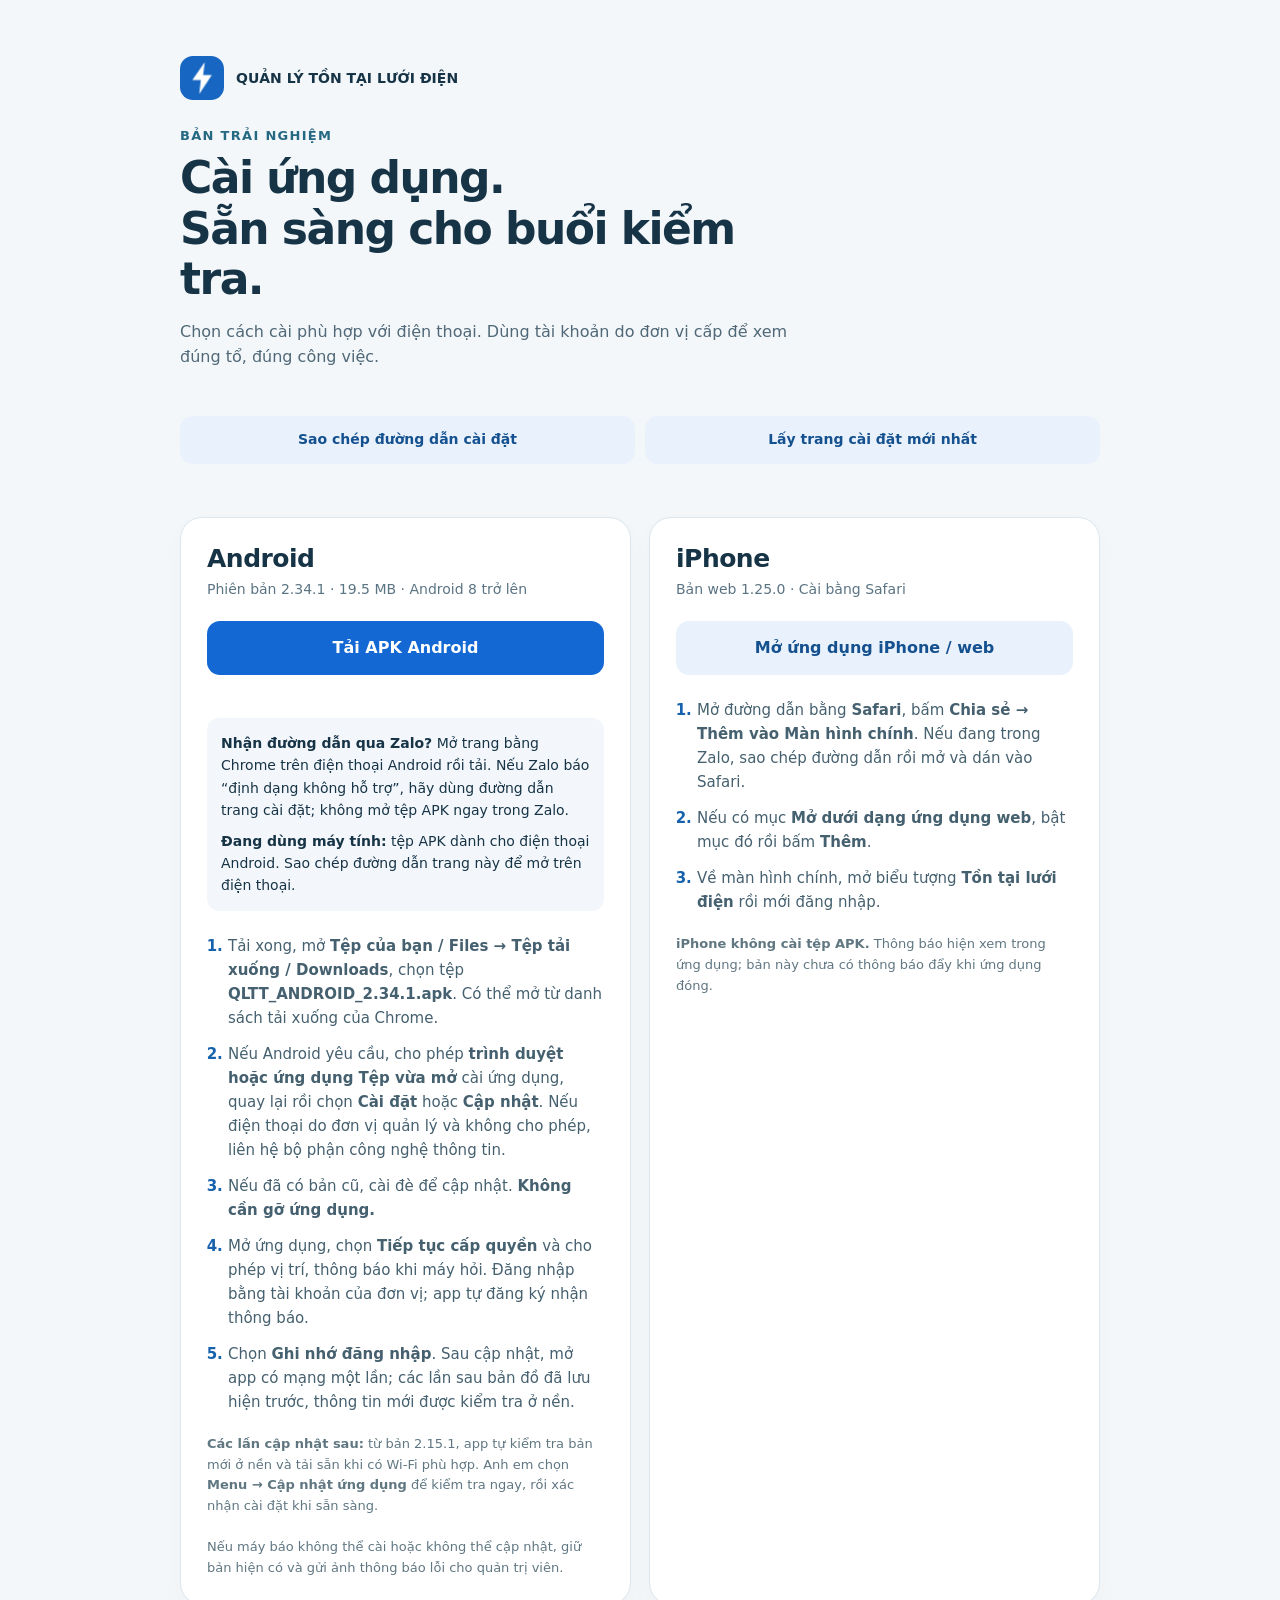
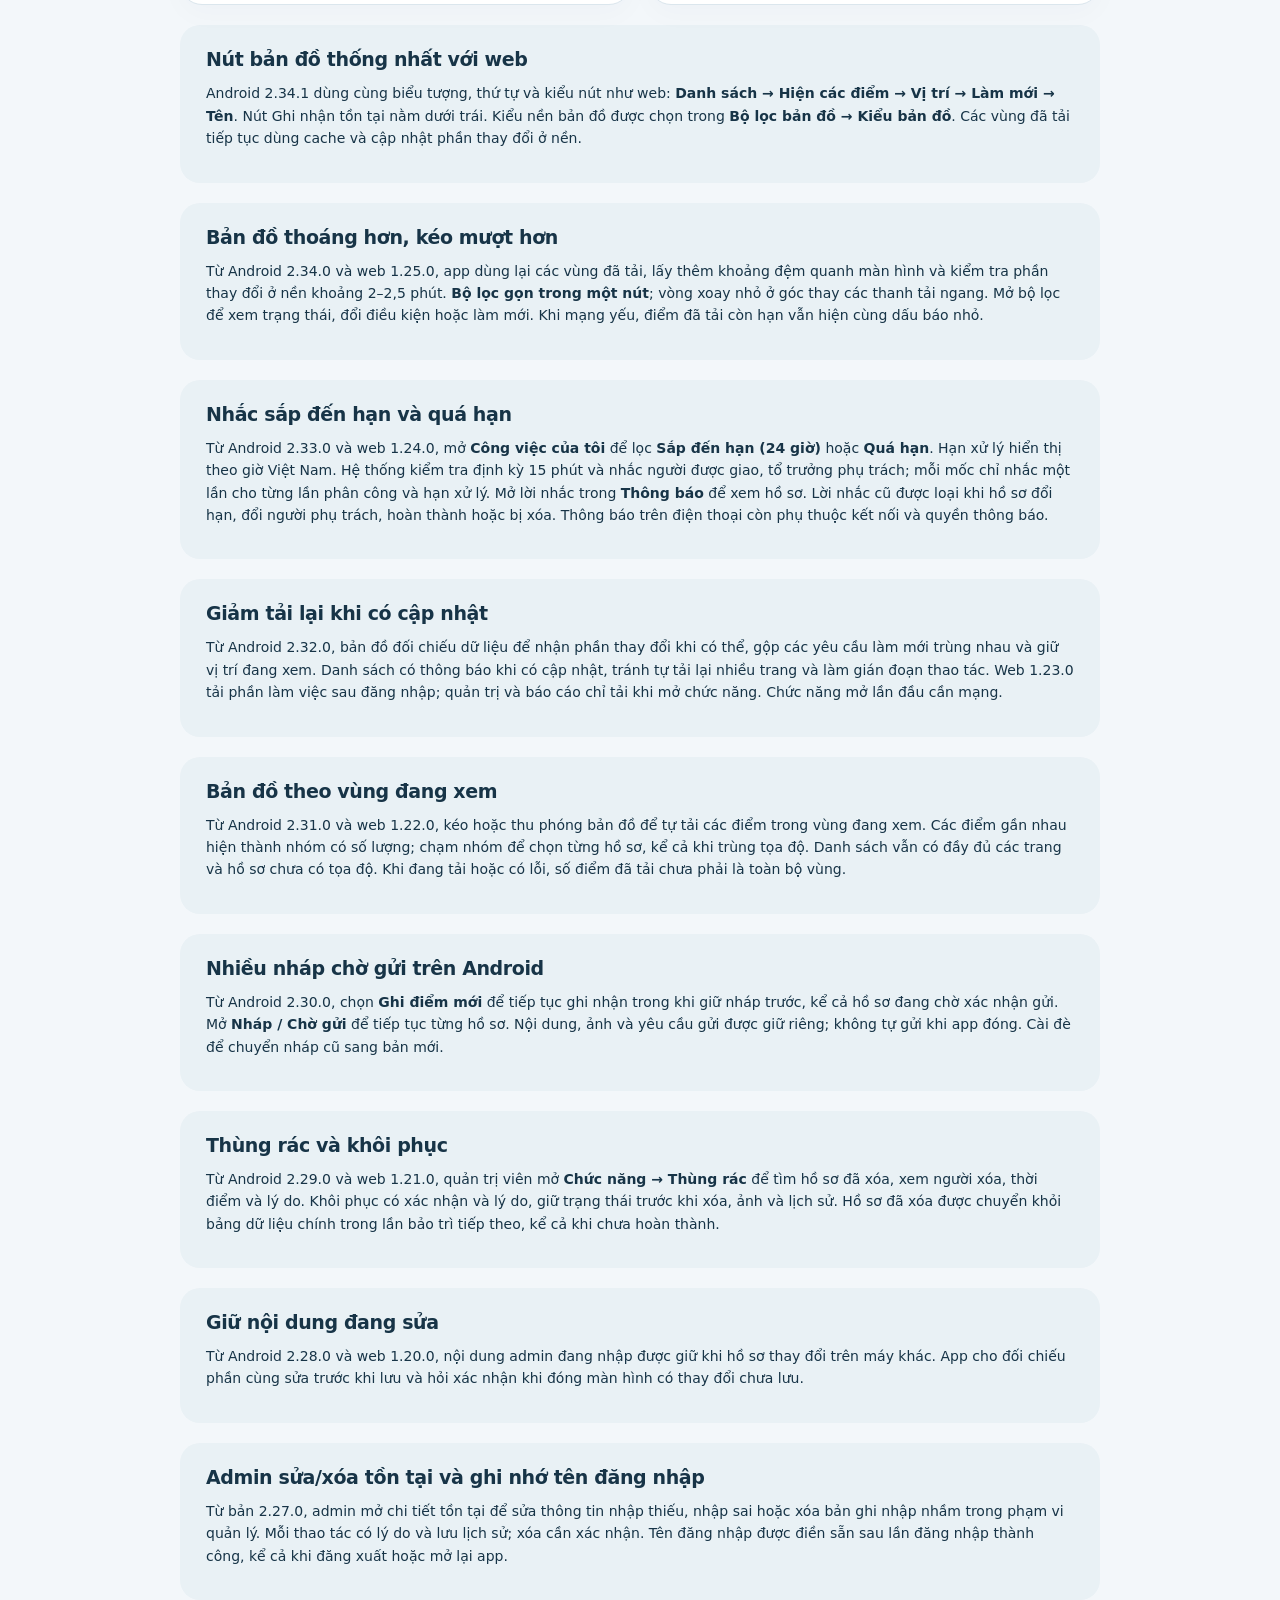
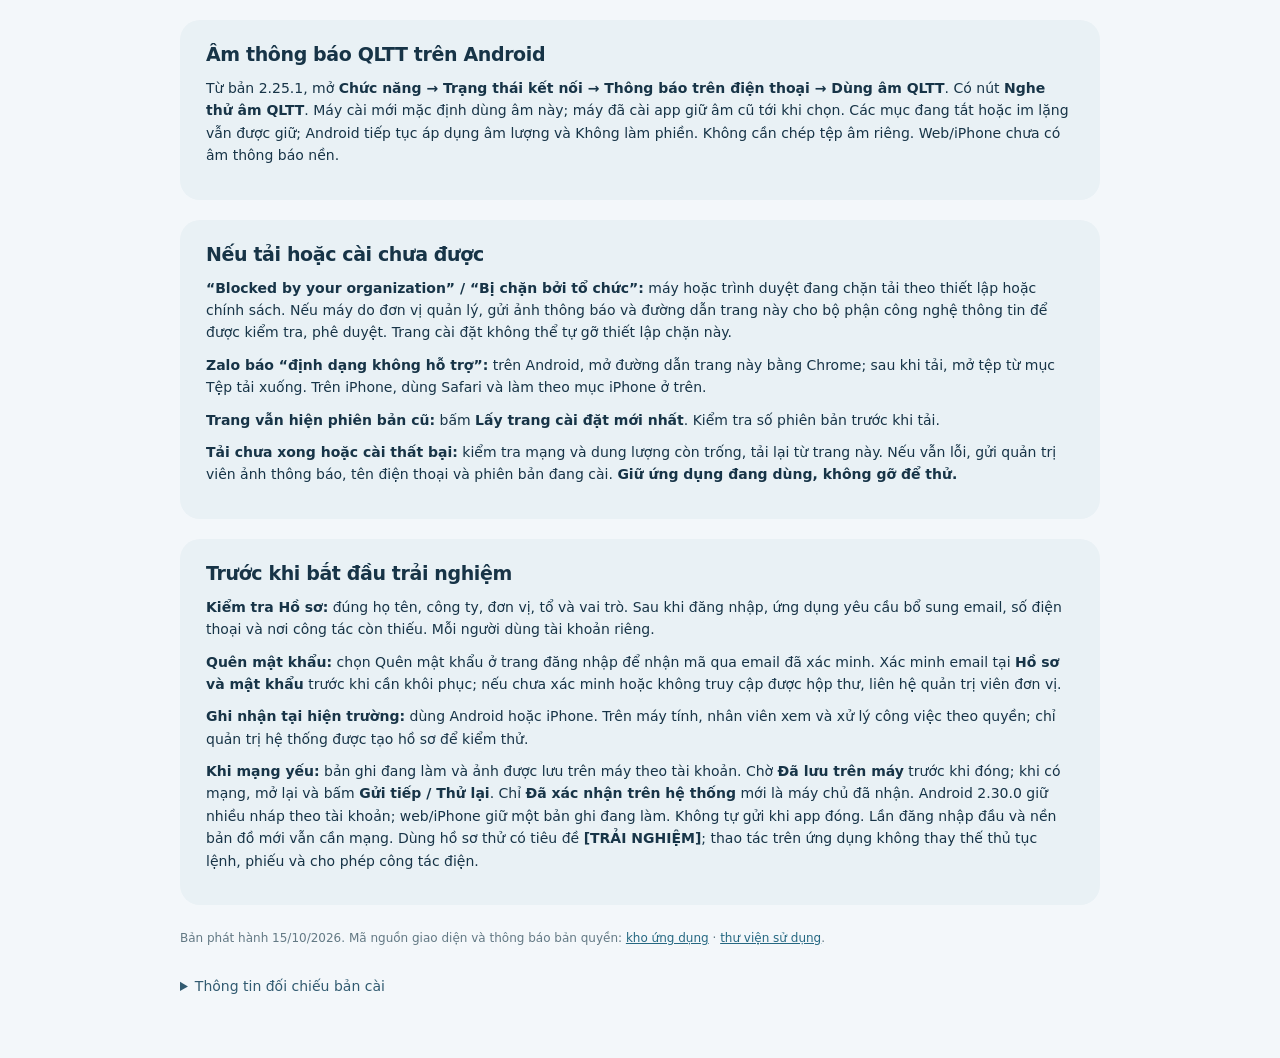
==== commit e69f6949: "Release Android 2.34.1 with map controls matching the web" ====
--- a/install.html
+++ b/install.html
@@ -6,9 +6,10 @@
 <header><div class="brand"><img src="icons/app-180.png" alt="" width="44" height="44"><span>QUẢN LÝ TỒN TẠI LƯỚI ĐIỆN</span></div><p class="tag">BẢN TRẢI NGHIỆM</p><h1>Cài ứng dụng.<br>Sẵn sàng cho buổi kiểm tra.</h1><p class="intro">Chọn cách cài phù hợp với điện thoại. Dùng tài khoản do đơn vị cấp để xem đúng tổ, đúng công việc.</p></header>
 <section class="browser-help" id="browser-help" aria-labelledby="browser-help-title" hidden><h2 id="browser-help-title">Mở trang bằng trình duyệt của điện thoại</h2><p id="browser-help-text"></p><a id="open-chrome" class="button" hidden>Mở trang bằng Chrome</a><p class="note" id="chrome-fallback" hidden>Nếu nút không mở được Chrome, dùng “Sao chép đường dẫn cài đặt” bên dưới, mở Chrome và dán vào thanh địa chỉ.</p></section>
 <div class="link-tools"><div class="actions"><button class="button secondary" type="button" id="copy-link">Sao chép đường dẫn cài đặt</button><a class="button secondary" id="refresh-page" href="https://dlthoibinh.github.io/qltt-luoi-dien/install.html?latest=1">Lấy trang cài đặt mới nhất</a></div><p class="status" id="link-status" role="status" aria-live="polite"></p><label id="manual-link-label" class="note" for="manual-link" hidden>Nhấn giữ đường dẫn để sao chép, rồi dán vào trình duyệt:</label><input id="manual-link" class="manual-link" type="text" value="https://dlthoibinh.github.io/qltt-luoi-dien/install.html" readonly hidden></div>
-<div class="cards"><section class="card" id="android-card" aria-labelledby="android"><h2 id="android">Android</h2><p class="version" id="android-version">Phiên bản 2.34.0 · 19.5 MB · Android 8 trở lên</p><a class="button" id="download-apk" href="downloads/QLTT_ANDROID_2.34.0.apk" download>Tải APK Android</a><p class="status" id="release-status" role="status" aria-live="polite"></p><div class="download-help"><p><strong>Nhận đường dẫn qua Zalo?</strong> Mở trang bằng Chrome trên điện thoại Android rồi tải. Nếu Zalo báo “định dạng không hỗ trợ”, hãy dùng đường dẫn trang cài đặt; không mở tệp APK ngay trong Zalo.</p><p id="desktop-hint" hidden><strong>Đang dùng máy tính:</strong> tệp APK dành cho điện thoại Android. Sao chép đường dẫn trang này để mở trên điện thoại.</p></div><ol><li>Tải xong, mở <strong>Tệp của bạn / Files → Tệp tải xuống / Downloads</strong>, chọn tệp <strong>QLTT_ANDROID_<span id="apk-file-version">2.34.0</span>.apk</strong>. Có thể mở từ danh sách tải xuống của Chrome.</li><li>Nếu Android yêu cầu, cho phép <strong>trình duyệt hoặc ứng dụng Tệp vừa mở</strong> cài ứng dụng, quay lại rồi chọn <strong>Cài đặt</strong> hoặc <strong>Cập nhật</strong>. Nếu điện thoại do đơn vị quản lý và không cho phép, liên hệ bộ phận công nghệ thông tin.</li><li>Nếu đã có bản cũ, cài đè để cập nhật. <strong>Không cần gỡ ứng dụng.</strong></li><li>Mở ứng dụng, chọn <strong>Tiếp tục cấp quyền</strong> và cho phép vị trí, thông báo khi máy hỏi. Đăng nhập bằng tài khoản của đơn vị; app tự đăng ký nhận thông báo.</li><li>Chọn <strong>Ghi nhớ đăng nhập</strong>. Sau cập nhật, mở app có mạng một lần; các lần sau bản đồ đã lưu hiện trước, thông tin mới được kiểm tra ở nền.</li></ol><p class="note"><strong>Các lần cập nhật sau:</strong> từ bản 2.15.1, app tự kiểm tra bản mới ở nền và tải sẵn khi có Wi-Fi phù hợp. Anh em chọn <strong>Menu → Cập nhật ứng dụng</strong> để kiểm tra ngay, rồi xác nhận cài đặt khi sẵn sàng.</p><p class="note">Nếu máy báo không thể cài hoặc không thể cập nhật, giữ bản hiện có và gửi ảnh thông báo lỗi cho quản trị viên.</p></section>
+<div class="cards"><section class="card" id="android-card" aria-labelledby="android"><h2 id="android">Android</h2><p class="version" id="android-version">Phiên bản 2.34.1 · 19.5 MB · Android 8 trở lên</p><a class="button" id="download-apk" href="downloads/QLTT_ANDROID_2.34.1.apk" download>Tải APK Android</a><p class="status" id="release-status" role="status" aria-live="polite"></p><div class="download-help"><p><strong>Nhận đường dẫn qua Zalo?</strong> Mở trang bằng Chrome trên điện thoại Android rồi tải. Nếu Zalo báo “định dạng không hỗ trợ”, hãy dùng đường dẫn trang cài đặt; không mở tệp APK ngay trong Zalo.</p><p id="desktop-hint" hidden><strong>Đang dùng máy tính:</strong> tệp APK dành cho điện thoại Android. Sao chép đường dẫn trang này để mở trên điện thoại.</p></div><ol><li>Tải xong, mở <strong>Tệp của bạn / Files → Tệp tải xuống / Downloads</strong>, chọn tệp <strong>QLTT_ANDROID_<span id="apk-file-version">2.34.1</span>.apk</strong>. Có thể mở từ danh sách tải xuống của Chrome.</li><li>Nếu Android yêu cầu, cho phép <strong>trình duyệt hoặc ứng dụng Tệp vừa mở</strong> cài ứng dụng, quay lại rồi chọn <strong>Cài đặt</strong> hoặc <strong>Cập nhật</strong>. Nếu điện thoại do đơn vị quản lý và không cho phép, liên hệ bộ phận công nghệ thông tin.</li><li>Nếu đã có bản cũ, cài đè để cập nhật. <strong>Không cần gỡ ứng dụng.</strong></li><li>Mở ứng dụng, chọn <strong>Tiếp tục cấp quyền</strong> và cho phép vị trí, thông báo khi máy hỏi. Đăng nhập bằng tài khoản của đơn vị; app tự đăng ký nhận thông báo.</li><li>Chọn <strong>Ghi nhớ đăng nhập</strong>. Sau cập nhật, mở app có mạng một lần; các lần sau bản đồ đã lưu hiện trước, thông tin mới được kiểm tra ở nền.</li></ol><p class="note"><strong>Các lần cập nhật sau:</strong> từ bản 2.15.1, app tự kiểm tra bản mới ở nền và tải sẵn khi có Wi-Fi phù hợp. Anh em chọn <strong>Menu → Cập nhật ứng dụng</strong> để kiểm tra ngay, rồi xác nhận cài đặt khi sẵn sàng.</p><p class="note">Nếu máy báo không thể cài hoặc không thể cập nhật, giữ bản hiện có và gửi ảnh thông báo lỗi cho quản trị viên.</p></section>
 <section class="card" id="iphone-card" aria-labelledby="iphone"><h2 id="iphone">iPhone</h2><p class="version">Bản web 1.25.0 · Cài bằng Safari</p><a class="button secondary" href="./">Mở ứng dụng iPhone / web</a><ol><li>Mở đường dẫn bằng <strong>Safari</strong>, bấm <strong>Chia sẻ → Thêm vào Màn hình chính</strong>. Nếu đang trong Zalo, sao chép đường dẫn rồi mở và dán vào Safari.</li><li>Nếu có mục <strong>Mở dưới dạng ứng dụng web</strong>, bật mục đó rồi bấm <strong>Thêm</strong>.</li><li>Về màn hình chính, mở biểu tượng <strong>Tồn tại lưới điện</strong> rồi mới đăng nhập.</li></ol><p class="note"><strong>iPhone không cài tệp APK.</strong> Thông báo hiện xem trong ứng dụng; bản này chưa có thông báo đẩy khi ứng dụng đóng.</p></section></div>
-<section class="support" aria-labelledby="map-cache"><h2 id="map-cache">Bản đồ thoáng hơn, kéo mượt hơn</h2><p>Android 2.34.0 và web 1.25.0 dùng lại các vùng đã tải, lấy thêm khoảng đệm quanh màn hình và kiểm tra phần thay đổi ở nền khoảng 2–2,5 phút. <strong>Bộ lọc gọn trong một nút</strong>; vòng xoay nhỏ ở góc thay các thanh tải ngang. Mở bộ lọc để xem trạng thái, đổi điều kiện hoặc làm mới. Khi mạng yếu, điểm đã tải còn hạn vẫn hiện cùng dấu báo nhỏ.</p></section>
+<section class="support" aria-labelledby="map-buttons"><h2 id="map-buttons">Nút bản đồ thống nhất với web</h2><p>Android 2.34.1 dùng cùng biểu tượng, thứ tự và kiểu nút như web: <strong>Danh sách → Hiện các điểm → Vị trí → Làm mới → Tên</strong>. Nút Ghi nhận tồn tại nằm dưới trái. Kiểu nền bản đồ được chọn trong <strong>Bộ lọc bản đồ → Kiểu bản đồ</strong>. Các vùng đã tải tiếp tục dùng cache và cập nhật phần thay đổi ở nền.</p></section>
+<section class="support" aria-labelledby="map-cache"><h2 id="map-cache">Bản đồ thoáng hơn, kéo mượt hơn</h2><p>Từ Android 2.34.0 và web 1.25.0, app dùng lại các vùng đã tải, lấy thêm khoảng đệm quanh màn hình và kiểm tra phần thay đổi ở nền khoảng 2–2,5 phút. <strong>Bộ lọc gọn trong một nút</strong>; vòng xoay nhỏ ở góc thay các thanh tải ngang. Mở bộ lọc để xem trạng thái, đổi điều kiện hoặc làm mới. Khi mạng yếu, điểm đã tải còn hạn vẫn hiện cùng dấu báo nhỏ.</p></section>
 <section class="support" aria-labelledby="deadline-reminders"><h2 id="deadline-reminders">Nhắc sắp đến hạn và quá hạn</h2><p>Từ Android 2.33.0 và web 1.24.0, mở <strong>Công việc của tôi</strong> để lọc <strong>Sắp đến hạn (24 giờ)</strong> hoặc <strong>Quá hạn</strong>. Hạn xử lý hiển thị theo giờ Việt Nam. Hệ thống kiểm tra định kỳ 15 phút và nhắc người được giao, tổ trưởng phụ trách; mỗi mốc chỉ nhắc một lần cho từng lần phân công và hạn xử lý. Mở lời nhắc trong <strong>Thông báo</strong> để xem hồ sơ. Lời nhắc cũ được loại khi hồ sơ đổi hạn, đổi người phụ trách, hoàn thành hoặc bị xóa. Thông báo trên điện thoại còn phụ thuộc kết nối và quyền thông báo.</p></section>
 <section class="support" aria-labelledby="reload-efficiency"><h2 id="reload-efficiency">Giảm tải lại khi có cập nhật</h2><p>Từ Android 2.32.0, bản đồ đối chiếu dữ liệu để nhận phần thay đổi khi có thể, gộp các yêu cầu làm mới trùng nhau và giữ vị trí đang xem. Danh sách có thông báo khi có cập nhật, tránh tự tải lại nhiều trang và làm gián đoạn thao tác. Web 1.23.0 tải phần làm việc sau đăng nhập; quản trị và báo cáo chỉ tải khi mở chức năng. Chức năng mở lần đầu cần mạng.</p></section>
 <section class="support" aria-labelledby="viewport-map"><h2 id="viewport-map">Bản đồ theo vùng đang xem</h2><p>Từ Android 2.31.0 và web 1.22.0, kéo hoặc thu phóng bản đồ để tự tải các điểm trong vùng đang xem. Các điểm gần nhau hiện thành nhóm có số lượng; chạm nhóm để chọn từng hồ sơ, kể cả khi trùng tọa độ. Danh sách vẫn có đầy đủ các trang và hồ sơ chưa có tọa độ. Khi đang tải hoặc có lỗi, số điểm đã tải chưa phải là toàn bộ vùng.</p></section>
@@ -20,7 +21,7 @@
 <section class="support" aria-labelledby="download-errors"><h2 id="download-errors">Nếu tải hoặc cài chưa được</h2><p><strong>“Blocked by your organization” / “Bị chặn bởi tổ chức”:</strong> máy hoặc trình duyệt đang chặn tải theo thiết lập hoặc chính sách. Nếu máy do đơn vị quản lý, gửi ảnh thông báo và đường dẫn trang này cho bộ phận công nghệ thông tin để được kiểm tra, phê duyệt. Trang cài đặt không thể tự gỡ thiết lập chặn này.</p><p><strong>Zalo báo “định dạng không hỗ trợ”:</strong> trên Android, mở đường dẫn trang này bằng Chrome; sau khi tải, mở tệp từ mục Tệp tải xuống. Trên iPhone, dùng Safari và làm theo mục iPhone ở trên.</p><p><strong>Trang vẫn hiện phiên bản cũ:</strong> bấm <strong>Lấy trang cài đặt mới nhất</strong>. Kiểm tra số phiên bản trước khi tải.</p><p><strong>Tải chưa xong hoặc cài thất bại:</strong> kiểm tra mạng và dung lượng còn trống, tải lại từ trang này. Nếu vẫn lỗi, gửi quản trị viên ảnh thông báo, tên điện thoại và phiên bản đang cài. <strong>Giữ ứng dụng đang dùng, không gỡ để thử.</strong></p></section>
 <section class="support"><h2>Trước khi bắt đầu trải nghiệm</h2><p><strong>Kiểm tra Hồ sơ:</strong> đúng họ tên, công ty, đơn vị, tổ và vai trò. Sau khi đăng nhập, ứng dụng yêu cầu bổ sung email, số điện thoại và nơi công tác còn thiếu. Mỗi người dùng tài khoản riêng.</p><p><strong>Quên mật khẩu:</strong> chọn Quên mật khẩu ở trang đăng nhập để nhận mã qua email đã xác minh. Xác minh email tại <strong>Hồ sơ và mật khẩu</strong> trước khi cần khôi phục; nếu chưa xác minh hoặc không truy cập được hộp thư, liên hệ quản trị viên đơn vị.</p><p><strong>Ghi nhận tại hiện trường:</strong> dùng Android hoặc iPhone. Trên máy tính, nhân viên xem và xử lý công việc theo quyền; chỉ quản trị hệ thống được tạo hồ sơ để kiểm thử.</p><p><strong>Khi mạng yếu:</strong> bản ghi đang làm và ảnh được lưu trên máy theo tài khoản. Chờ <strong>Đã lưu trên máy</strong> trước khi đóng; khi có mạng, mở lại và bấm <strong>Gửi tiếp / Thử lại</strong>. Chỉ <strong>Đã xác nhận trên hệ thống</strong> mới là máy chủ đã nhận. Android 2.30.0 giữ nhiều nháp theo tài khoản; web/iPhone giữ một bản ghi đang làm. Không tự gửi khi app đóng. Lần đăng nhập đầu và nền bản đồ mới vẫn cần mạng. Dùng hồ sơ thử có tiêu đề <strong>[TRẢI NGHIỆM]</strong>; thao tác trên ứng dụng không thay thế thủ tục lệnh, phiếu và cho phép công tác điện.</p></section>
 <p class="foot">Bản phát hành <span id="release-date">15/10/2026</span>. Mã nguồn giao diện và thông báo bản quyền: <a href="https://github.com/dlthoibinh/qltt-luoi-dien">kho ứng dụng</a> · <a href="THIRD_PARTY_LICENSES.txt">thư viện sử dụng</a>.</p>
-<details><summary>Thông tin đối chiếu bản cài</summary><p class="note">SHA-256 APK: <code id="apk-sha256">2b208852235a8161c5e1310440c26a34aa909bfbade9eee667a90a4cb100939b</code></p><p class="note">Bản dùng thử được ký cùng chứng thư với APK đã bàn giao trước. Chưa phát hành qua Google Play.</p></details>
+<details><summary>Thông tin đối chiếu bản cài</summary><p class="note">SHA-256 APK: <code id="apk-sha256">6cc4dae2228be780892a61f7b55c9ede4e1573ea255ca25c420fb19f7a8b98b8</code></p><p class="note">Bản dùng thử được ký cùng chứng thư với APK đã bàn giao trước. Chưa phát hành qua Google Play.</p></details>
 </main><script>
 (function () {
   'use strict';
@@ -85,16 +86,16 @@
   }
   function validRelease(value) {
     var next = value && versionParts(value.versionName);
-    var current = versionParts('2.34.0');
-    var currentCode = 234000;
+    var current = versionParts('2.34.1');
+    var currentCode = 234001;
     if (!next || !current || isOlder(next, current)) return false;
     if (value.schemaVersion !== 1 || value.channel !== 'stable' || value.applicationId !== 'vn.qlsc.luoidien') return false;
     if (!Number.isSafeInteger(value.versionCode) || value.versionCode < currentCode || value.versionCode > 2147483647) return false;
-    if (value.versionCode === currentCode && (value.versionName !== '2.34.0' || value.sha256 !== '2b208852235a8161c5e1310440c26a34aa909bfbade9eee667a90a4cb100939b')) return false;
+    if (value.versionCode === currentCode && (value.versionName !== '2.34.1' || value.sha256 !== '6cc4dae2228be780892a61f7b55c9ede4e1573ea255ca25c420fb19f7a8b98b8')) return false;
     if (!Number.isSafeInteger(value.sizeBytes) || value.sizeBytes <= 0 || value.sizeBytes > 50 * 1024 * 1024) return false;
     if (!Number.isSafeInteger(value.minSdk) || value.minSdk !== 26) return false;
     if (typeof value.sha256 !== 'string' || !/^[a-f0-9]{64}$/.test(value.sha256)) return false;
-    if (value.versionName === '2.34.0' && value.sha256 !== '2b208852235a8161c5e1310440c26a34aa909bfbade9eee667a90a4cb100939b') return false;
+    if (value.versionName === '2.34.1' && value.sha256 !== '6cc4dae2228be780892a61f7b55c9ede4e1573ea255ca25c420fb19f7a8b98b8') return false;
     if (value.apkUrl !== apkBase + 'QLTT_ANDROID_' + value.versionName + '.apk') return false;
     if (typeof value.publishedAt !== 'string' || !/^\d{4}-\d{2}-\d{2}T/.test(value.publishedAt) || !Number.isFinite(Date.parse(value.publishedAt))) return false;
     return true;
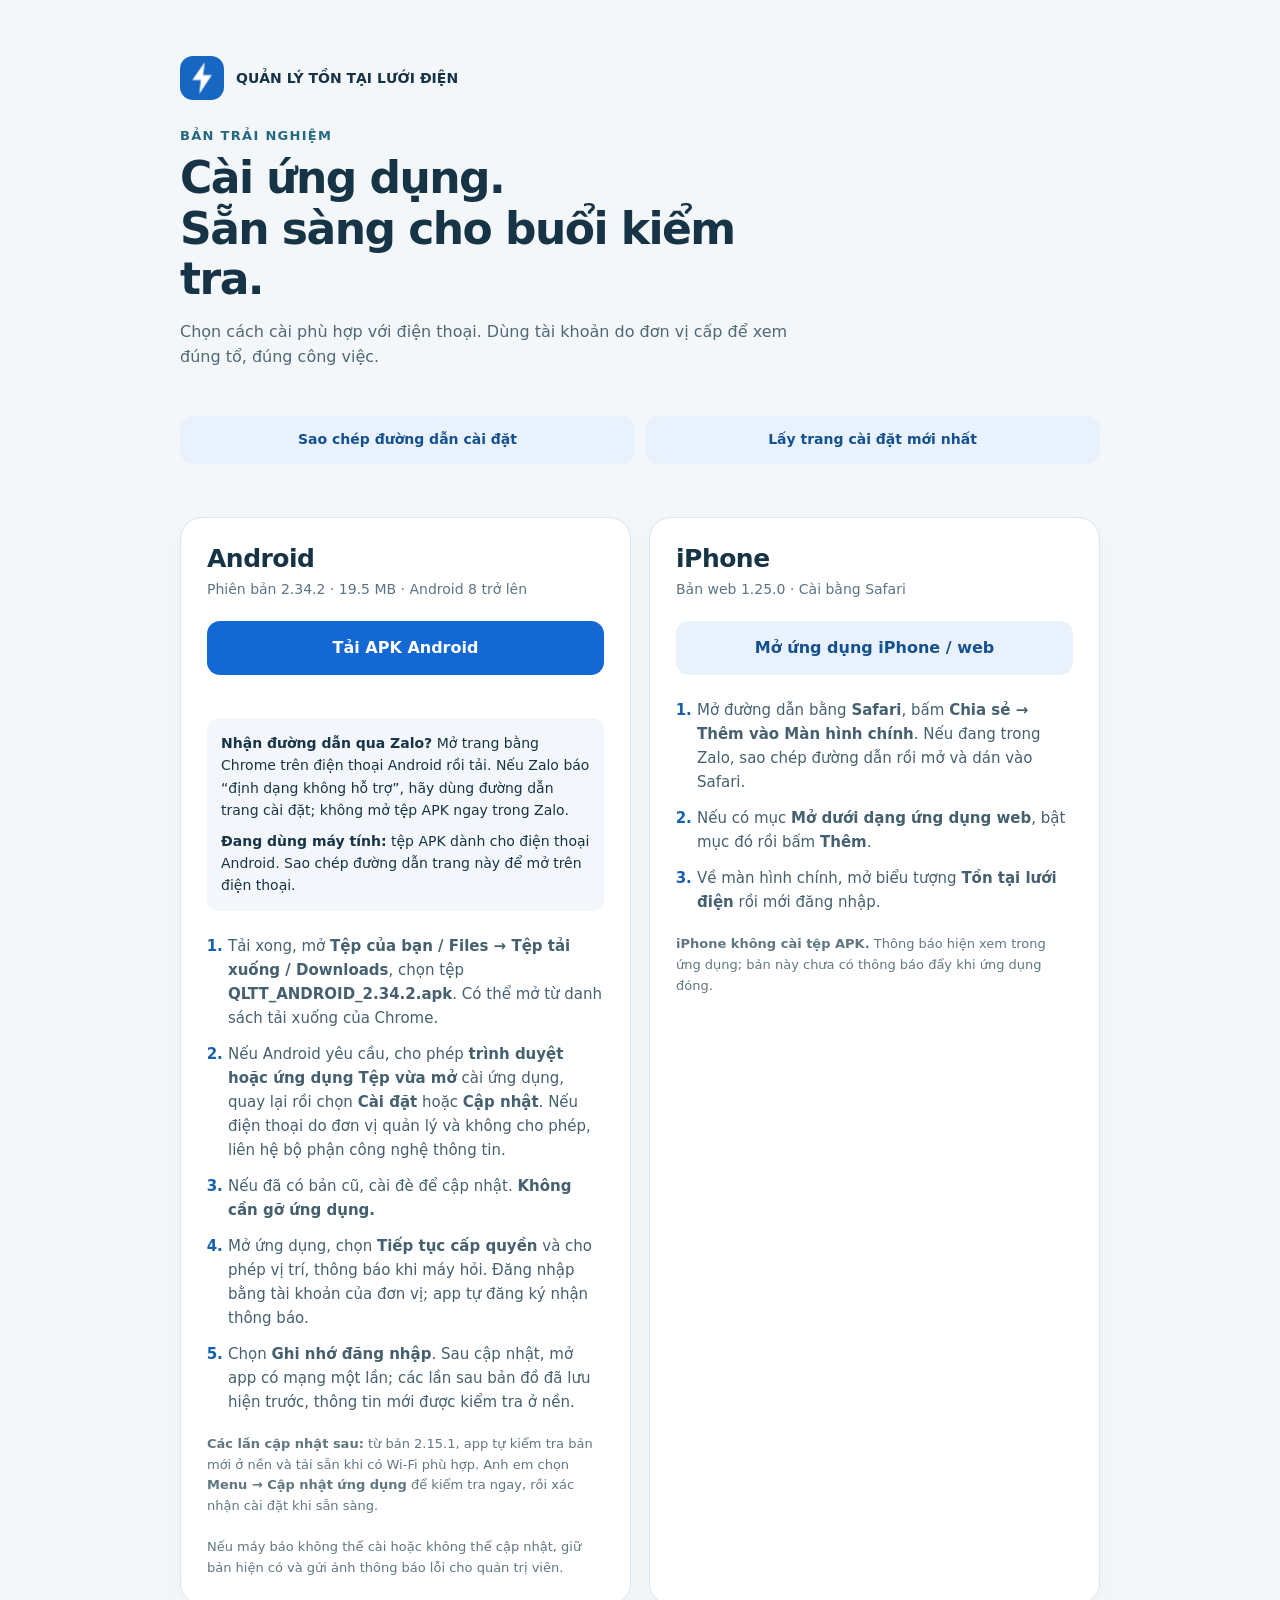
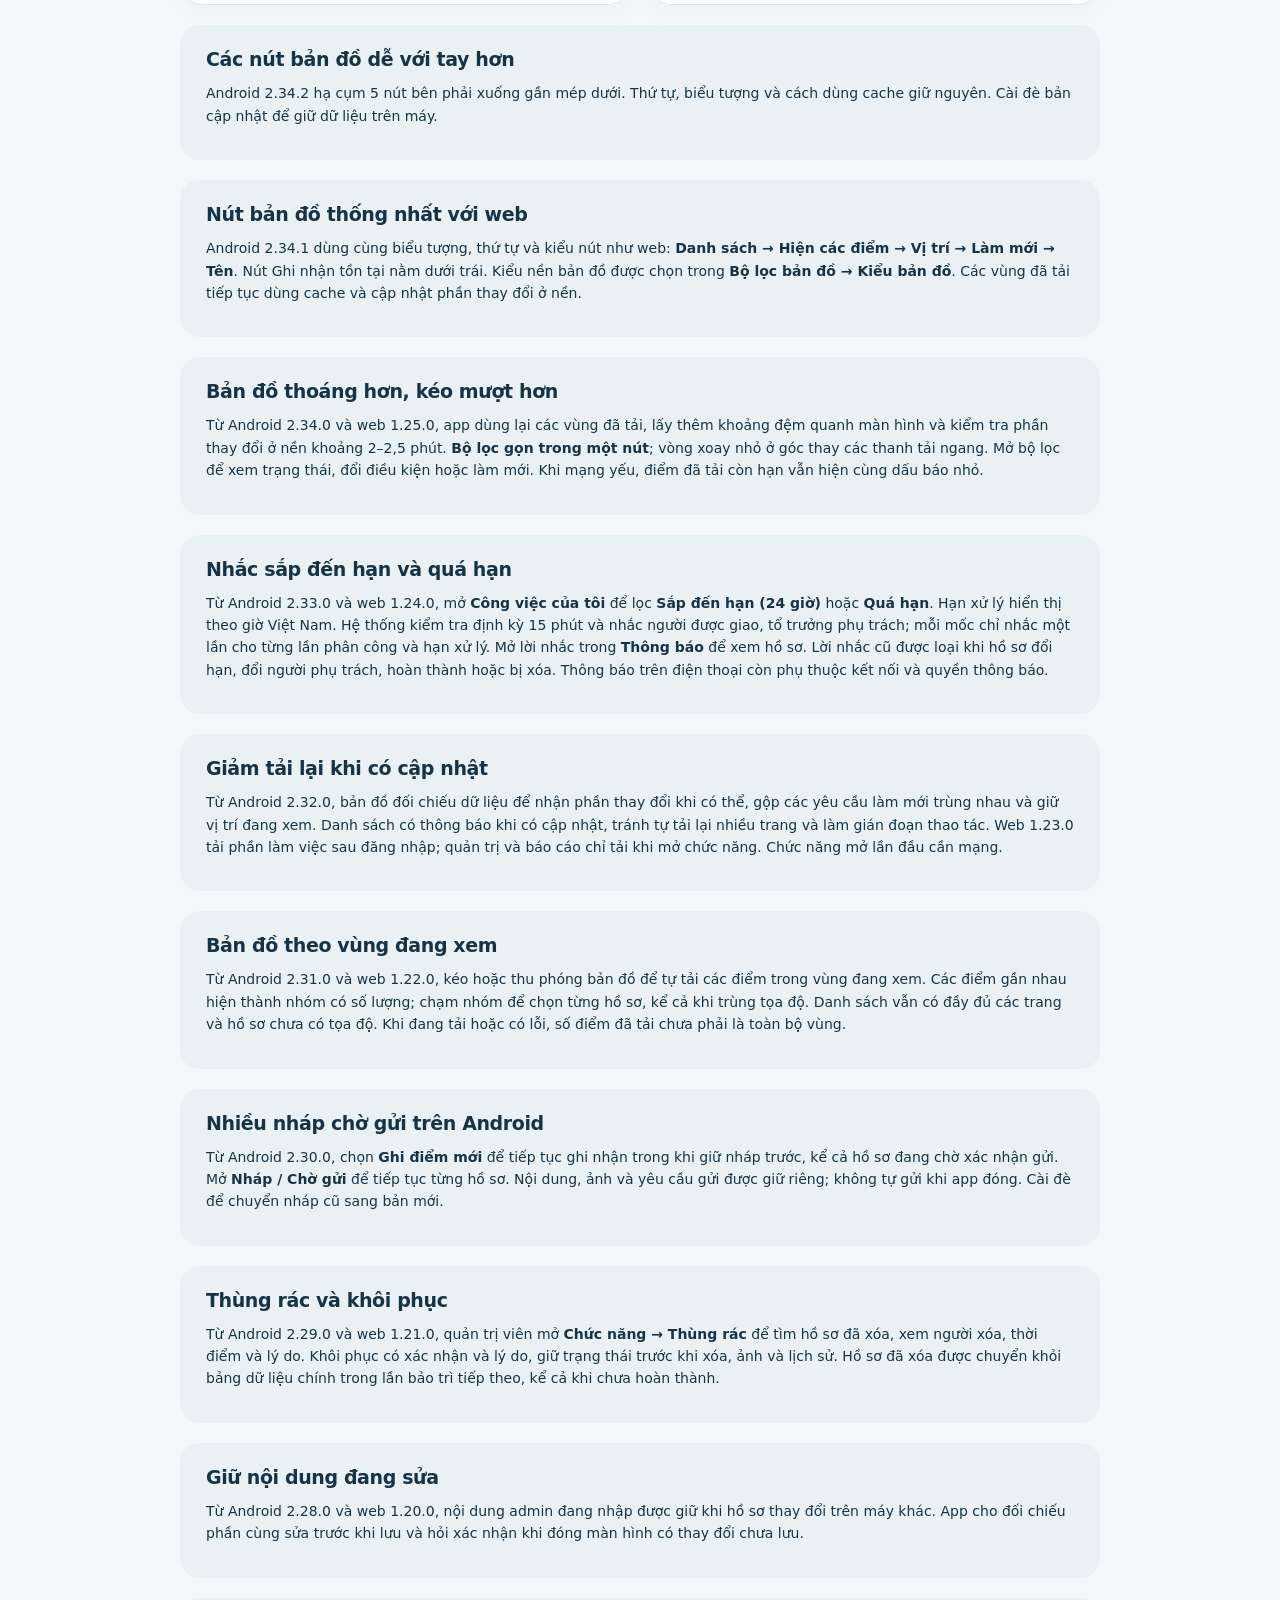
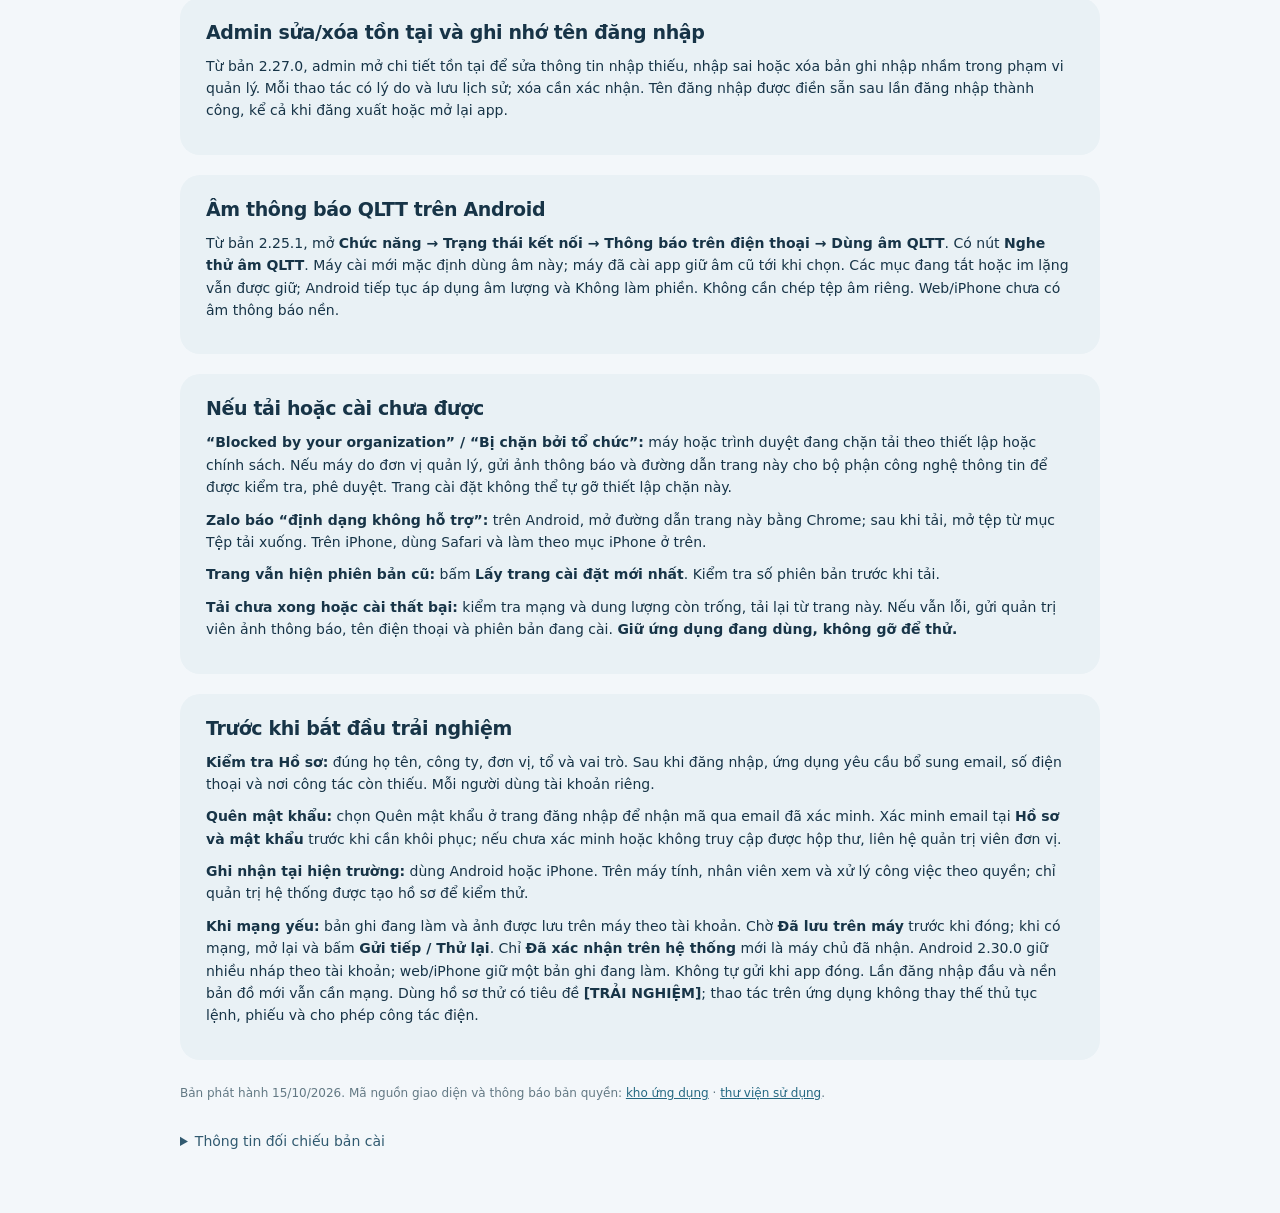
==== commit bee0f141: "Release Android 2.34.2 with lower map controls" ====
--- a/install.html
+++ b/install.html
@@ -6,8 +6,9 @@
 <header><div class="brand"><img src="icons/app-180.png" alt="" width="44" height="44"><span>QUẢN LÝ TỒN TẠI LƯỚI ĐIỆN</span></div><p class="tag">BẢN TRẢI NGHIỆM</p><h1>Cài ứng dụng.<br>Sẵn sàng cho buổi kiểm tra.</h1><p class="intro">Chọn cách cài phù hợp với điện thoại. Dùng tài khoản do đơn vị cấp để xem đúng tổ, đúng công việc.</p></header>
 <section class="browser-help" id="browser-help" aria-labelledby="browser-help-title" hidden><h2 id="browser-help-title">Mở trang bằng trình duyệt của điện thoại</h2><p id="browser-help-text"></p><a id="open-chrome" class="button" hidden>Mở trang bằng Chrome</a><p class="note" id="chrome-fallback" hidden>Nếu nút không mở được Chrome, dùng “Sao chép đường dẫn cài đặt” bên dưới, mở Chrome và dán vào thanh địa chỉ.</p></section>
 <div class="link-tools"><div class="actions"><button class="button secondary" type="button" id="copy-link">Sao chép đường dẫn cài đặt</button><a class="button secondary" id="refresh-page" href="https://dlthoibinh.github.io/qltt-luoi-dien/install.html?latest=1">Lấy trang cài đặt mới nhất</a></div><p class="status" id="link-status" role="status" aria-live="polite"></p><label id="manual-link-label" class="note" for="manual-link" hidden>Nhấn giữ đường dẫn để sao chép, rồi dán vào trình duyệt:</label><input id="manual-link" class="manual-link" type="text" value="https://dlthoibinh.github.io/qltt-luoi-dien/install.html" readonly hidden></div>
-<div class="cards"><section class="card" id="android-card" aria-labelledby="android"><h2 id="android">Android</h2><p class="version" id="android-version">Phiên bản 2.34.1 · 19.5 MB · Android 8 trở lên</p><a class="button" id="download-apk" href="downloads/QLTT_ANDROID_2.34.1.apk" download>Tải APK Android</a><p class="status" id="release-status" role="status" aria-live="polite"></p><div class="download-help"><p><strong>Nhận đường dẫn qua Zalo?</strong> Mở trang bằng Chrome trên điện thoại Android rồi tải. Nếu Zalo báo “định dạng không hỗ trợ”, hãy dùng đường dẫn trang cài đặt; không mở tệp APK ngay trong Zalo.</p><p id="desktop-hint" hidden><strong>Đang dùng máy tính:</strong> tệp APK dành cho điện thoại Android. Sao chép đường dẫn trang này để mở trên điện thoại.</p></div><ol><li>Tải xong, mở <strong>Tệp của bạn / Files → Tệp tải xuống / Downloads</strong>, chọn tệp <strong>QLTT_ANDROID_<span id="apk-file-version">2.34.1</span>.apk</strong>. Có thể mở từ danh sách tải xuống của Chrome.</li><li>Nếu Android yêu cầu, cho phép <strong>trình duyệt hoặc ứng dụng Tệp vừa mở</strong> cài ứng dụng, quay lại rồi chọn <strong>Cài đặt</strong> hoặc <strong>Cập nhật</strong>. Nếu điện thoại do đơn vị quản lý và không cho phép, liên hệ bộ phận công nghệ thông tin.</li><li>Nếu đã có bản cũ, cài đè để cập nhật. <strong>Không cần gỡ ứng dụng.</strong></li><li>Mở ứng dụng, chọn <strong>Tiếp tục cấp quyền</strong> và cho phép vị trí, thông báo khi máy hỏi. Đăng nhập bằng tài khoản của đơn vị; app tự đăng ký nhận thông báo.</li><li>Chọn <strong>Ghi nhớ đăng nhập</strong>. Sau cập nhật, mở app có mạng một lần; các lần sau bản đồ đã lưu hiện trước, thông tin mới được kiểm tra ở nền.</li></ol><p class="note"><strong>Các lần cập nhật sau:</strong> từ bản 2.15.1, app tự kiểm tra bản mới ở nền và tải sẵn khi có Wi-Fi phù hợp. Anh em chọn <strong>Menu → Cập nhật ứng dụng</strong> để kiểm tra ngay, rồi xác nhận cài đặt khi sẵn sàng.</p><p class="note">Nếu máy báo không thể cài hoặc không thể cập nhật, giữ bản hiện có và gửi ảnh thông báo lỗi cho quản trị viên.</p></section>
+<div class="cards"><section class="card" id="android-card" aria-labelledby="android"><h2 id="android">Android</h2><p class="version" id="android-version">Phiên bản 2.34.2 · 19.5 MB · Android 8 trở lên</p><a class="button" id="download-apk" href="downloads/QLTT_ANDROID_2.34.2.apk" download>Tải APK Android</a><p class="status" id="release-status" role="status" aria-live="polite"></p><div class="download-help"><p><strong>Nhận đường dẫn qua Zalo?</strong> Mở trang bằng Chrome trên điện thoại Android rồi tải. Nếu Zalo báo “định dạng không hỗ trợ”, hãy dùng đường dẫn trang cài đặt; không mở tệp APK ngay trong Zalo.</p><p id="desktop-hint" hidden><strong>Đang dùng máy tính:</strong> tệp APK dành cho điện thoại Android. Sao chép đường dẫn trang này để mở trên điện thoại.</p></div><ol><li>Tải xong, mở <strong>Tệp của bạn / Files → Tệp tải xuống / Downloads</strong>, chọn tệp <strong>QLTT_ANDROID_<span id="apk-file-version">2.34.2</span>.apk</strong>. Có thể mở từ danh sách tải xuống của Chrome.</li><li>Nếu Android yêu cầu, cho phép <strong>trình duyệt hoặc ứng dụng Tệp vừa mở</strong> cài ứng dụng, quay lại rồi chọn <strong>Cài đặt</strong> hoặc <strong>Cập nhật</strong>. Nếu điện thoại do đơn vị quản lý và không cho phép, liên hệ bộ phận công nghệ thông tin.</li><li>Nếu đã có bản cũ, cài đè để cập nhật. <strong>Không cần gỡ ứng dụng.</strong></li><li>Mở ứng dụng, chọn <strong>Tiếp tục cấp quyền</strong> và cho phép vị trí, thông báo khi máy hỏi. Đăng nhập bằng tài khoản của đơn vị; app tự đăng ký nhận thông báo.</li><li>Chọn <strong>Ghi nhớ đăng nhập</strong>. Sau cập nhật, mở app có mạng một lần; các lần sau bản đồ đã lưu hiện trước, thông tin mới được kiểm tra ở nền.</li></ol><p class="note"><strong>Các lần cập nhật sau:</strong> từ bản 2.15.1, app tự kiểm tra bản mới ở nền và tải sẵn khi có Wi-Fi phù hợp. Anh em chọn <strong>Menu → Cập nhật ứng dụng</strong> để kiểm tra ngay, rồi xác nhận cài đặt khi sẵn sàng.</p><p class="note">Nếu máy báo không thể cài hoặc không thể cập nhật, giữ bản hiện có và gửi ảnh thông báo lỗi cho quản trị viên.</p></section>
 <section class="card" id="iphone-card" aria-labelledby="iphone"><h2 id="iphone">iPhone</h2><p class="version">Bản web 1.25.0 · Cài bằng Safari</p><a class="button secondary" href="./">Mở ứng dụng iPhone / web</a><ol><li>Mở đường dẫn bằng <strong>Safari</strong>, bấm <strong>Chia sẻ → Thêm vào Màn hình chính</strong>. Nếu đang trong Zalo, sao chép đường dẫn rồi mở và dán vào Safari.</li><li>Nếu có mục <strong>Mở dưới dạng ứng dụng web</strong>, bật mục đó rồi bấm <strong>Thêm</strong>.</li><li>Về màn hình chính, mở biểu tượng <strong>Tồn tại lưới điện</strong> rồi mới đăng nhập.</li></ol><p class="note"><strong>iPhone không cài tệp APK.</strong> Thông báo hiện xem trong ứng dụng; bản này chưa có thông báo đẩy khi ứng dụng đóng.</p></section></div>
+<section class="support" aria-labelledby="lower-map-buttons"><h2 id="lower-map-buttons">Các nút bản đồ dễ với tay hơn</h2><p>Android 2.34.2 hạ cụm 5 nút bên phải xuống gần mép dưới. Thứ tự, biểu tượng và cách dùng cache giữ nguyên. Cài đè bản cập nhật để giữ dữ liệu trên máy.</p></section>
 <section class="support" aria-labelledby="map-buttons"><h2 id="map-buttons">Nút bản đồ thống nhất với web</h2><p>Android 2.34.1 dùng cùng biểu tượng, thứ tự và kiểu nút như web: <strong>Danh sách → Hiện các điểm → Vị trí → Làm mới → Tên</strong>. Nút Ghi nhận tồn tại nằm dưới trái. Kiểu nền bản đồ được chọn trong <strong>Bộ lọc bản đồ → Kiểu bản đồ</strong>. Các vùng đã tải tiếp tục dùng cache và cập nhật phần thay đổi ở nền.</p></section>
 <section class="support" aria-labelledby="map-cache"><h2 id="map-cache">Bản đồ thoáng hơn, kéo mượt hơn</h2><p>Từ Android 2.34.0 và web 1.25.0, app dùng lại các vùng đã tải, lấy thêm khoảng đệm quanh màn hình và kiểm tra phần thay đổi ở nền khoảng 2–2,5 phút. <strong>Bộ lọc gọn trong một nút</strong>; vòng xoay nhỏ ở góc thay các thanh tải ngang. Mở bộ lọc để xem trạng thái, đổi điều kiện hoặc làm mới. Khi mạng yếu, điểm đã tải còn hạn vẫn hiện cùng dấu báo nhỏ.</p></section>
 <section class="support" aria-labelledby="deadline-reminders"><h2 id="deadline-reminders">Nhắc sắp đến hạn và quá hạn</h2><p>Từ Android 2.33.0 và web 1.24.0, mở <strong>Công việc của tôi</strong> để lọc <strong>Sắp đến hạn (24 giờ)</strong> hoặc <strong>Quá hạn</strong>. Hạn xử lý hiển thị theo giờ Việt Nam. Hệ thống kiểm tra định kỳ 15 phút và nhắc người được giao, tổ trưởng phụ trách; mỗi mốc chỉ nhắc một lần cho từng lần phân công và hạn xử lý. Mở lời nhắc trong <strong>Thông báo</strong> để xem hồ sơ. Lời nhắc cũ được loại khi hồ sơ đổi hạn, đổi người phụ trách, hoàn thành hoặc bị xóa. Thông báo trên điện thoại còn phụ thuộc kết nối và quyền thông báo.</p></section>
@@ -21,7 +22,7 @@
 <section class="support" aria-labelledby="download-errors"><h2 id="download-errors">Nếu tải hoặc cài chưa được</h2><p><strong>“Blocked by your organization” / “Bị chặn bởi tổ chức”:</strong> máy hoặc trình duyệt đang chặn tải theo thiết lập hoặc chính sách. Nếu máy do đơn vị quản lý, gửi ảnh thông báo và đường dẫn trang này cho bộ phận công nghệ thông tin để được kiểm tra, phê duyệt. Trang cài đặt không thể tự gỡ thiết lập chặn này.</p><p><strong>Zalo báo “định dạng không hỗ trợ”:</strong> trên Android, mở đường dẫn trang này bằng Chrome; sau khi tải, mở tệp từ mục Tệp tải xuống. Trên iPhone, dùng Safari và làm theo mục iPhone ở trên.</p><p><strong>Trang vẫn hiện phiên bản cũ:</strong> bấm <strong>Lấy trang cài đặt mới nhất</strong>. Kiểm tra số phiên bản trước khi tải.</p><p><strong>Tải chưa xong hoặc cài thất bại:</strong> kiểm tra mạng và dung lượng còn trống, tải lại từ trang này. Nếu vẫn lỗi, gửi quản trị viên ảnh thông báo, tên điện thoại và phiên bản đang cài. <strong>Giữ ứng dụng đang dùng, không gỡ để thử.</strong></p></section>
 <section class="support"><h2>Trước khi bắt đầu trải nghiệm</h2><p><strong>Kiểm tra Hồ sơ:</strong> đúng họ tên, công ty, đơn vị, tổ và vai trò. Sau khi đăng nhập, ứng dụng yêu cầu bổ sung email, số điện thoại và nơi công tác còn thiếu. Mỗi người dùng tài khoản riêng.</p><p><strong>Quên mật khẩu:</strong> chọn Quên mật khẩu ở trang đăng nhập để nhận mã qua email đã xác minh. Xác minh email tại <strong>Hồ sơ và mật khẩu</strong> trước khi cần khôi phục; nếu chưa xác minh hoặc không truy cập được hộp thư, liên hệ quản trị viên đơn vị.</p><p><strong>Ghi nhận tại hiện trường:</strong> dùng Android hoặc iPhone. Trên máy tính, nhân viên xem và xử lý công việc theo quyền; chỉ quản trị hệ thống được tạo hồ sơ để kiểm thử.</p><p><strong>Khi mạng yếu:</strong> bản ghi đang làm và ảnh được lưu trên máy theo tài khoản. Chờ <strong>Đã lưu trên máy</strong> trước khi đóng; khi có mạng, mở lại và bấm <strong>Gửi tiếp / Thử lại</strong>. Chỉ <strong>Đã xác nhận trên hệ thống</strong> mới là máy chủ đã nhận. Android 2.30.0 giữ nhiều nháp theo tài khoản; web/iPhone giữ một bản ghi đang làm. Không tự gửi khi app đóng. Lần đăng nhập đầu và nền bản đồ mới vẫn cần mạng. Dùng hồ sơ thử có tiêu đề <strong>[TRẢI NGHIỆM]</strong>; thao tác trên ứng dụng không thay thế thủ tục lệnh, phiếu và cho phép công tác điện.</p></section>
 <p class="foot">Bản phát hành <span id="release-date">15/10/2026</span>. Mã nguồn giao diện và thông báo bản quyền: <a href="https://github.com/dlthoibinh/qltt-luoi-dien">kho ứng dụng</a> · <a href="THIRD_PARTY_LICENSES.txt">thư viện sử dụng</a>.</p>
-<details><summary>Thông tin đối chiếu bản cài</summary><p class="note">SHA-256 APK: <code id="apk-sha256">6cc4dae2228be780892a61f7b55c9ede4e1573ea255ca25c420fb19f7a8b98b8</code></p><p class="note">Bản dùng thử được ký cùng chứng thư với APK đã bàn giao trước. Chưa phát hành qua Google Play.</p></details>
+<details><summary>Thông tin đối chiếu bản cài</summary><p class="note">SHA-256 APK: <code id="apk-sha256">180a615cff2c1a829186b1390184e66ce2771ce21b271747b7d55f39925f47ea</code></p><p class="note">Bản dùng thử được ký cùng chứng thư với APK đã bàn giao trước. Chưa phát hành qua Google Play.</p></details>
 </main><script>
 (function () {
   'use strict';
@@ -86,16 +87,16 @@
   }
   function validRelease(value) {
     var next = value && versionParts(value.versionName);
-    var current = versionParts('2.34.1');
-    var currentCode = 234001;
+    var current = versionParts('2.34.2');
+    var currentCode = 234002;
     if (!next || !current || isOlder(next, current)) return false;
     if (value.schemaVersion !== 1 || value.channel !== 'stable' || value.applicationId !== 'vn.qlsc.luoidien') return false;
     if (!Number.isSafeInteger(value.versionCode) || value.versionCode < currentCode || value.versionCode > 2147483647) return false;
-    if (value.versionCode === currentCode && (value.versionName !== '2.34.1' || value.sha256 !== '6cc4dae2228be780892a61f7b55c9ede4e1573ea255ca25c420fb19f7a8b98b8')) return false;
+    if (value.versionCode === currentCode && (value.versionName !== '2.34.2' || value.sha256 !== '180a615cff2c1a829186b1390184e66ce2771ce21b271747b7d55f39925f47ea')) return false;
     if (!Number.isSafeInteger(value.sizeBytes) || value.sizeBytes <= 0 || value.sizeBytes > 50 * 1024 * 1024) return false;
     if (!Number.isSafeInteger(value.minSdk) || value.minSdk !== 26) return false;
     if (typeof value.sha256 !== 'string' || !/^[a-f0-9]{64}$/.test(value.sha256)) return false;
-    if (value.versionName === '2.34.1' && value.sha256 !== '6cc4dae2228be780892a61f7b55c9ede4e1573ea255ca25c420fb19f7a8b98b8') return false;
+    if (value.versionName === '2.34.2' && value.sha256 !== '180a615cff2c1a829186b1390184e66ce2771ce21b271747b7d55f39925f47ea') return false;
     if (value.apkUrl !== apkBase + 'QLTT_ANDROID_' + value.versionName + '.apk') return false;
     if (typeof value.publishedAt !== 'string' || !/^\d{4}-\d{2}-\d{2}T/.test(value.publishedAt) || !Number.isFinite(Date.parse(value.publishedAt))) return false;
     return true;
